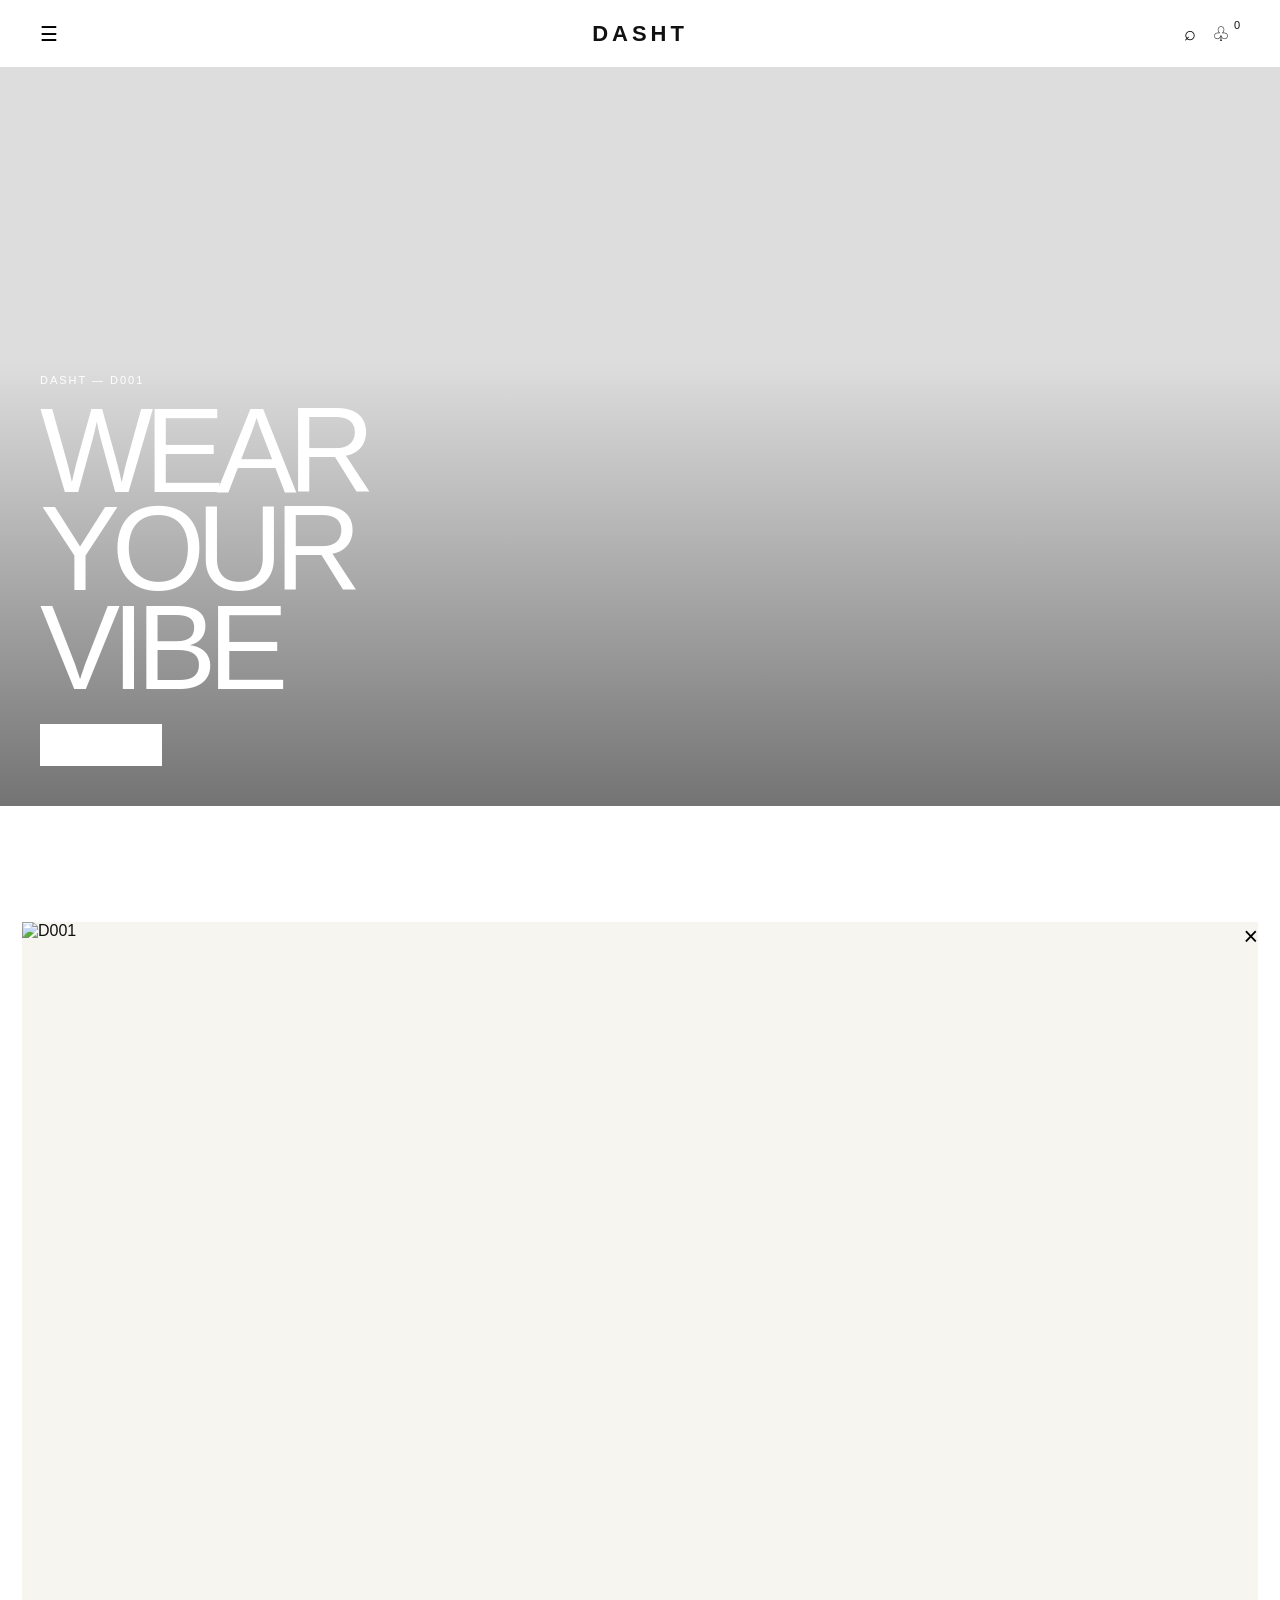
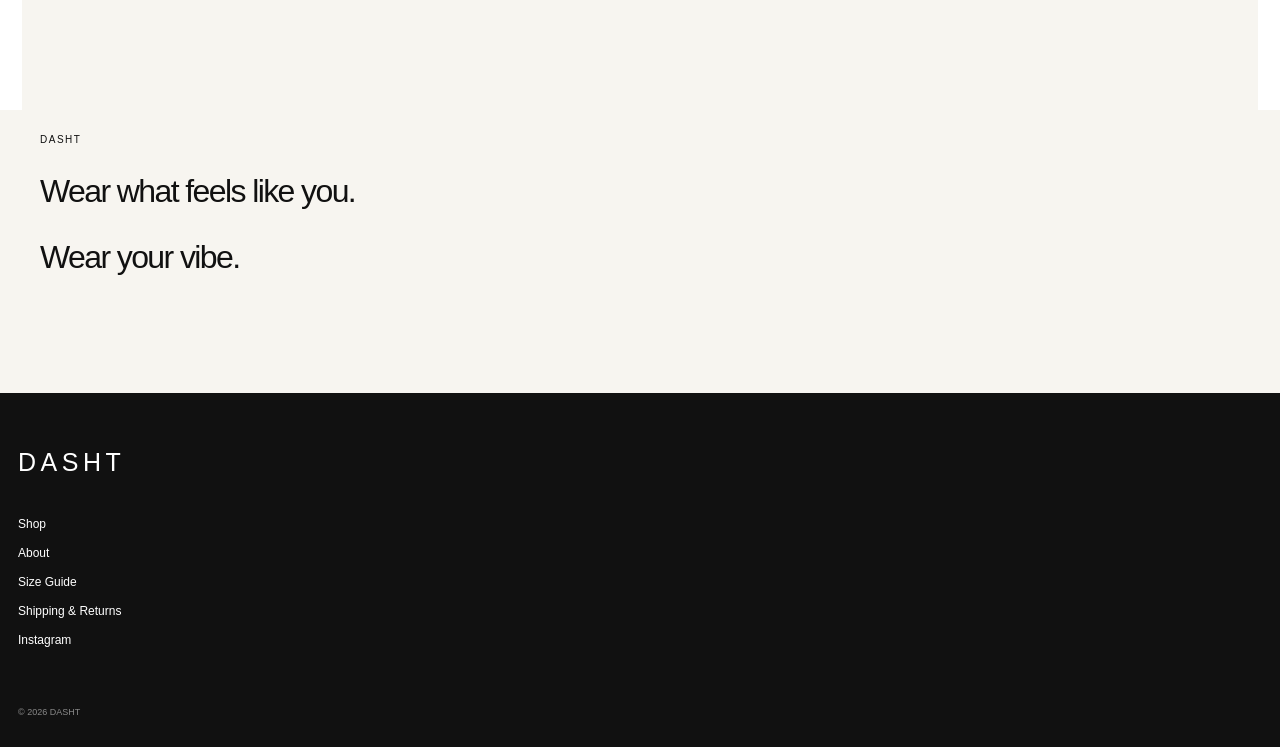
==== index.html @ ffdd3805 "Dasht website index" ====
<!DOCTYPE html>
<html lang="en">
<head>
<meta charset="UTF-8">
<meta name="viewport" content="width=device-width, initial-scale=1.0">
<title>DASHT — Wear Your Vibe</title>

<style>
*{
  box-sizing:border-box;
  margin:0;
  padding:0;
}

:root{
  --black:#111111;
  --white:#ffffff;
  --cream:#f7f5f0;
  --grey:#777;
  --line:#ddddda;
}

body{
  font-family:Arial,Helvetica,sans-serif;
  color:var(--black);
  background:var(--white);
}

button{
  font-family:inherit;
  cursor:pointer;
}

a{
  color:inherit;
  text-decoration:none;
}

/* HEADER */

.header{
  height:68px;
  border-bottom:1px solid var(--line);
  display:flex;
  align-items:center;
  justify-content:space-between;
  padding:0 18px;
  position:sticky;
  top:0;
  background:white;
  z-index:50;
}

.menu-btn,
.header-icon{
  border:0;
  background:none;
  font-size:20px;
}

.logo{
  position:absolute;
  left:50%;
  transform:translateX(-50%);
  font-size:22px;
  font-weight:bold;
  letter-spacing:.18em;
}

.header-right{
  display:flex;
  align-items:center;
  gap:16px;
}

.cart-count{
  font-size:11px;
  margin-left:-12px;
  margin-top:-17px;
}

/* MENU */

.menu{
  position:fixed;
  left:0;
  top:0;
  height:100vh;
  width:min(360px,88%);
  background:white;
  z-index:100;
  transform:translateX(-100%);
  transition:.35s ease;
  padding:25px;
}

.menu.open{
  transform:translateX(0);
}

.menu-top{
  display:flex;
  justify-content:space-between;
  align-items:center;
  margin-bottom:55px;
}

.menu-close{
  border:0;
  background:none;
  font-size:25px;
}

.menu a{
  display:block;
  font-size:25px;
  padding:14px 0;
  border-bottom:1px solid var(--line);
}

.menu-small{
  margin-top:45px;
}

.menu-small a{
  font-size:13px;
  border:0;
  padding:8px 0;
}

.menu-overlay{
  position:fixed;
  inset:0;
  background:rgba(0,0,0,.35);
  z-index:90;
  display:none;
}

.menu-overlay.open{
  display:block;
}

/* HERO */

.hero{
  min-height:78vh;
  background:#ddd;
  position:relative;
  display:flex;
  align-items:flex-end;
  padding:25px 18px;
  overflow:hidden;
}

.hero-photo{
  position:absolute;
  inset:0;
  background:
    linear-gradient(
      to top,
      rgba(0,0,0,.48),
      transparent 60%
    ),
    url("https://images.unsplash.com/photo-1521572163474-6864f9cf17ab?auto=format&fit=crop&w=1800&q=85")
    center/cover;
}

.hero-content{
  position:relative;
  color:white;
  z-index:2;
}

.hero-small{
  font-size:11px;
  letter-spacing:.18em;
  text-transform:uppercase;
  margin-bottom:15px;
}

.hero h1{
  font-size:clamp(55px,14vw,120px);
  line-height:.82;
  font-weight:500;
  letter-spacing:-.07em;
  text-transform:uppercase;
}

.hero-button{
  display:inline-block;
  background:white;
  padding:15px 24px;
  margin-top:28px;
  font-size:11px;
  letter-spacing:.14em;
  text-transform:uppercase;
}

/* COLLECTION */

.collection{
  padding:70px 18px;
}

.collection-head{
  display:flex;
  justify-content:space-between;
  align-items:end;
  margin-bottom:30px;
}

.collection-head h2{
  font-size:46px;
  font-weight:400;
  letter-spacing:-.06em;
}

.collection-head span{
  font-size:10px;
  letter-spacing:.15em;
  text-transform:uppercase;
}

/* PRODUCTS */

.products{
  display:grid;
  grid-template-columns:repeat(2,1fr);
  gap:12px;
}

.product-image{
  aspect-ratio:.78;
  background:var(--cream);
  position:relative;
  overflow:hidden;
}

.product-image img{
  width:100%;
  height:100%;
  object-fit:cover;
}

.product-info{
  padding:12px 2px 35px;
}

.product-name{
  font-size:13px;
  margin-bottom:5px;
}

.product-price{
  font-size:13px;
}

.product-colors{
  display:flex;
  gap:6px;
  margin-top:10px;
}

.color-dot{
  width:16px;
  height:16px;
  border-radius:50%;
  border:1px solid #bbb;
}

.black{
  background:#111;
}

.white{
  background:#fff;
}

.quick-add{
  width:100%;
  border:1px solid var(--black);
  background:white;
  padding:12px;
  margin-top:12px;
  font-size:10px;
  letter-spacing:.12em;
  text-transform:uppercase;
}

/* PRODUCT MODAL */

.modal-overlay{
  position:fixed;
  inset:0;
  background:rgba(0,0,0,.4);
  z-index:110;
  display:none;
}

.modal-overlay.open{
  display:block;
}

.product-modal{
  position:fixed;
  bottom:0;
  left:0;
  width:100%;
  max-height:90vh;
  background:white;
  z-index:120;
  transform:translateY(100%);
  transition:.35s ease;
  overflow:auto;
  padding:22px;
}

.product-modal.open{
  transform:translateY(0);
}

.modal-close{
  border:0;
  background:none;
  font-size:25px;
  float:right;
}

.modal-image{
  width:100%;
  aspect-ratio:1;
  background:var(--cream);
  margin-bottom:22px;
}

.modal-image img{
  width:100%;
  height:100%;
  object-fit:cover;
}

.modal-name{
  font-size:26px;
  font-weight:400;
  letter-spacing:-.04em;
}

.modal-price{
  margin-top:8px;
  font-size:15px;
}

.option-title{
  margin-top:25px;
  font-size:10px;
  text-transform:uppercase;
  letter-spacing:.14em;
}

.options{
  display:flex;
  gap:8px;
  margin-top:10px;
}

.option{
  background:white;
  border:1px solid #bbb;
  padding:12px 20px;
  font-size:11px;
}

.option.selected{
  border-color:black;
  background:black;
  color:white;
}

.add-cart{
  width:100%;
  margin-top:28px;
  background:black;
  color:white;
  border:0;
  padding:17px;
  font-size:11px;
  letter-spacing:.15em;
  text-transform:uppercase;
}

/* ABOUT */

.about{
  background:var(--cream);
  padding:80px 18px;
}

.about-label{
  font-size:10px;
  text-transform:uppercase;
  letter-spacing:.15em;
  margin-bottom:30px;
}

.about-text{
  font-size:32px;
  line-height:1.02;
  letter-spacing:-.05em;
}

/* CART */

.cart{
  position:fixed;
  right:0;
  top:0;
  height:100vh;
  width:min(430px,92%);
  background:white;
  z-index:150;
  transform:translateX(100%);
  transition:.35s ease;
  padding:25px;
  overflow:auto;
}

.cart.open{
  transform:translateX(0);
}

.cart-head{
  display:flex;
  justify-content:space-between;
  padding-bottom:22px;
  border-bottom:1px solid var(--line);
}

.cart-close{
  border:0;
  background:none;
  font-size:24px;
}

.cart-item{
  padding:20px 0;
  border-bottom:1px solid var(--line);
}

.cart-item-title{
  font-size:14px;
}

.cart-item-info{
  font-size:11px;
  color:var(--grey);
  margin-top:7px;
}

.cart-total{
  margin-top:30px;
}

.total-row{
  display:flex;
  justify-content:space-between;
  margin-bottom:10px;
  font-size:13px;
}

.total-row.final{
  font-size:18px;
  padding-top:15px;
  border-top:1px solid var(--line);
}

.checkout-button{
  width:100%;
  background:black;
  color:white;
  border:0;
  padding:17px;
  margin-top:25px;
  text-transform:uppercase;
  letter-spacing:.14em;
  font-size:11px;
}

/* FOOTER */

footer{
  background:#111;
  color:white;
  padding:55px 18px 30px;
}

.footer-logo{
  font-size:25px;
  letter-spacing:.18em;
  margin-bottom:40px;
}

.footer-links a{
  display:block;
  font-size:12px;
  margin-bottom:15px;
}

.copyright{
  margin-top:60px;
  font-size:9px;
  opacity:.5;
}

/* DESKTOP */

@media(min-width:800px){

  .header{
    padding:0 40px;
  }

  .products{
    grid-template-columns:repeat(4,1fr);
    gap:18px;
  }

  .collection{
    padding:100px 40px;
  }

  .hero{
    min-height:82vh;
    padding:40px;
  }

  .about{
    padding:120px 40px;
  }

}

</style>
</head>

<body>

<!-- HEADER -->

<header class="header">

  <button class="menu-btn" onclick="openMenu()">☰</button>

  <div class="logo">DASHT</div>

  <div class="header-right">

    <button class="header-icon">⌕</button>

    <button class="header-icon" onclick="openCart()">♧</button>

    <span class="cart-count" id="cartCount">0</span>

  </div>

</header>


<!-- MENU -->

<div class="menu-overlay" id="menuOverlay" onclick="closeMenu()"></div>

<div class="menu" id="menu">

  <div class="menu-top">

    <strong>DASHT</strong>

    <button class="menu-close" onclick="closeMenu()">×</button>

  </div>

  <a href="#collection" onclick="closeMenu()">Shop</a>
  <a href="#collection" onclick="closeMenu()">D001</a>
  <a href="#about" onclick="closeMenu()">About Dasht</a>

  <div class="menu-small">

    <a href="#">Size Guide</a>
    <a href="#">Shipping & Returns</a>
    <a href="#">Contact</a>
    <a href="#">Instagram</a>

  </div>

</div>


<!-- HERO -->

<section class="hero">

  <div class="hero-photo"></div>

  <div class="hero-content">

    <div class="hero-small">
      DASHT — D001
    </div>

    <h1>
      Wear<br>
      Your<br>
      Vibe
    </h1>

    <a class="hero-button" href="#collection">
      Shop D001
    </a>

  </div>

</section>


<!-- COLLECTION -->

<section class="collection" id="collection">

  <div class="collection-head">

    <h2>D001</h2>

    <span>4 Articles</span>

  </div>


  <div class="products">


    <!-- PRODUCT 1 -->

    <article class="product">

      <div class="product-image">

        <img
          src="https://images.unsplash.com/photo-1521572163474-6864f9cf17ab?auto=format&fit=crop&w=900&q=85"
          alt="D001"
        >

      </div>

      <div class="product-info">

        <div class="product-name">
          D001 — 01
        </div>

        <div class="product-price">
          Rs. 1,699
        </div>

        <div class="product-colors">

          <span class="color-dot black"></span>
          <span class="color-dot white"></span>

        </div>

        <button
          class="quick-add"
          onclick="openProduct('D001 — 01')"
        >
          Quick Add
        </button>

      </div>

    </article>


    <!-- PRODUCT 2 -->

    <article class="product">

      <div class="product-image">

        <img
          src="https://images.unsplash.com/photo-1583743814966-8936f37f4678?auto=format&fit=crop&w=900&q=85"
          alt="D001"
        >

      </div>

      <div class="product-info">

        <div class="product-name">
          D001 — 02
        </div>

        <div class="product-price">
          Rs. 1,699
        </div>

        <div class="product-colors">

          <span class="color-dot black"></span>
          <span class="color-dot white"></span>

        </div>

        <button
          class="quick-add"
          onclick="openProduct('D001 — 02')"
        >
          Quick Add
        </button>

      </div>

    </article>


    <!-- PRODUCT 3 -->

    <article class="product">

      <div class="product-image">

        <img
          src="https://images.unsplash.com/photo-1503341504253-dff4815485f1?auto=format&fit=crop&w=900&q=85"
          alt="D001"
        >

      </div>

      <div class="product-info">

        <div class="product-name">
          D001 — 03
        </div>

        <div class="product-price">
          Rs. 1,699
        </div>

        <div class="product-colors">

          <span class="color-dot black"></span>
          <span class="color-dot white"></span>

        </div>

        <button
          class="quick-add"
          onclick="openProduct('D001 — 03')"
        >
          Quick Add
        </button>

      </div>

    </article>


    <!-- PRODUCT 4 -->

    <article class="product">

      <div class="product-image">

        <img
          src="https://images.unsplash.com/photo-1618354691373-d851c5c3a990?auto=format&fit=crop&w=900&q=85"
          alt="D001"
        >

      </div>

      <div class="product-info">

        <div class="product-name">
          D001 — 04
        </div>

        <div class="product-price">
          Rs. 1,699
        </div>

        <div class="product-colors">

          <span class="color-dot black"></span>
          <span class="color-dot white"></span>

        </div>

        <button
          class="quick-add"
          onclick="openProduct('D001 — 04')"
        >
          Quick Add
        </button>

      </div>

    </article>

  </div>

</section>


<!-- ABOUT -->

<section class="about" id="about">

  <div class="about-label">
    DASHT
  </div>

  <div class="about-text">

    Wear what feels like you.
    <br><br>
    Wear your vibe.

  </div>

</section>


<!-- FOOTER -->

<footer>

  <div class="footer-logo">
    DASHT
  </div>

  <div class="footer-links">

    <a href="#collection">Shop</a>
    <a href="#about">About</a>
    <a href="#">Size Guide</a>
    <a href="#">Shipping & Returns</a>
    <a href="#">Instagram</a>

  </div>

  <div class="copyright">
    © 2026 DASHT
  </div>

</footer>


<!-- PRODUCT MODAL -->

<div class="modal-overlay" id="modalOverlay"></div>

<div class="product-modal" id="productModal">

  <button class="modal-close" onclick="closeProduct()">×</button>

  <div class="modal-image">

    <img
      id="modalImage"
      src="https://images.unsplash.com/photo-1521572163474-6864f9cf17ab?auto=format&fit=crop&w=900&q=85"
      alt="D001"
    >

  </div>

  <div class="modal-name" id="modalName">
    D001
  </div>

  <div class="modal-price">
    Rs. 1,699
  </div>


  <div class="option-title">
    Color
  </div>

  <div class="options">

    <button
      class="option selected"
      onclick="selectOption(this)"
    >
      Black
    </button>

    <button
      class="option"
      onclick="selectOption(this)"
    >
      White
    </button>

  </div>


  <div class="option-title">
    Size
  </div>

  <div class="options">

    <button
      class="option"
      onclick="selectOption(this)"
    >
      S
    </button>

    <button
      class="option selected"
      onclick="selectOption(this)"
    >
      M
    </button>

    <button
      class="option"
      onclick="selectOption(this)"
    >
      L
    </button>

  </div>


  <button
    class="add-cart"
    onclick="addToCart()"
  >
    Add to Bag
  </button>

</div>


<!-- CART -->

<div class="cart" id="cart">

  <div class="cart-head">

    <strong>Your Bag</strong>

    <button
      class="cart-close"
      onclick="closeCart()"
    >
      ×
    </button>

  </div>

  <div id="cartItems"></div>


  <div class="cart-total">

    <div class="total-row">

      <span>Subtotal</span>

      <span>
        Rs. <span id="subtotal">0</span>
      </span>

    </div>


    <div class="total-row">

      <span>Shipping</span>

      <span>Rs. 250</span>

    </div>


    <div class="total-row final">

      <strong>Total</strong>

      <strong>
        Rs. <span id="total">250</span>
      </strong>

    </div>


    <button class="checkout-button">
      Checkout
    </button>

  </div>

</div>


<script>

let cart = [];

let currentProduct = "";


function openMenu(){

  document
    .getElementById("menu")
    .classList.add("open");

  document
    .getElementById("menuOverlay")
    .classList.add("open");

}


function closeMenu(){

  document
    .getElementById("menu")
    .classList.remove("open");

  document
    .getElementById("menuOverlay")
    .classList.remove("open");

}


function openProduct(name){

  currentProduct = name;

  document
    .getElementById("modalName")
    .innerText = name;

  document
    .getElementById("productModal")
    .classList.add("open");

  document
    .getElementById("modalOverlay")
    .classList.add("open");

}


function closeProduct(){

  document
    .getElementById("productModal")
    .classList.remove("open");

  document
    .getElementById("modalOverlay")
    .classList.remove("open");

}


function selectOption(button){

  const parent = button.parentElement;

  parent
    .querySelectorAll(".option")
    .forEach(option => {

      option.classList.remove("selected");

    });

  button.classList.add("selected");

}


function addToCart(){

  const selected =
    document.querySelectorAll(
      "#productModal .option.selected"
    );

  const color = selected[0].innerText;

  const size = selected[1].innerText;

  cart.push({

    product:currentProduct,

    color:color,

    size:size,

    price:1699

  });

  updateCart();

  closeProduct();

  openCart();

}


function updateCart(){

  const container =
    document.getElementById("cartItems");

  const count =
    document.getElementById("cartCount");

  count.innerText = cart.length;


  if(cart.length === 0){

    container.innerHTML =
      "<p style='margin-top:25px;color:#777;font-size:13px'>Your bag is empty.</p>";

    document.getElementById("subtotal")
      .innerText = "0";

    document.getElementById("total")
      .innerText = "250";

    return;

  }


  let subtotal = 0;

  container.innerHTML = "";


  cart.forEach((item,index)=>{

    subtotal += item.price;


    const div =
      document.createElement("div");

    div.className = "cart-item";


    div.innerHTML = `

      <div class="cart-item-title">
        ${item.product}
      </div>

      <div class="cart-item-info">
        ${item.color} / ${item.size}
        <br>
        Rs. ${item.price.toLocaleString()}
      </div>

      <button
        onclick="removeItem(${index})"
        style="
          border:0;
          background:none;
          margin-top:10px;
          text-decoration:underline;
          font-size:10px;
        "
      >
        Remove
      </button>

    `;


    container.appendChild(div);

  });


  document.getElementById("subtotal")
    .innerText =
    subtotal.toLocaleString();


  document.getElementById("total")
    .innerText =
    (subtotal + 250).toLocaleString();

}


function removeItem(index){

  cart.splice(index,1);

  updateCart();

}


function openCart(){

  updateCart();

  document
    .getElementById("cart")
    .classList.add("open");

}


function closeCart(){

  document
    .getElementById("cart")
    .classList.remove("open");

}


document
  .getElementById("modalOverlay")
  .addEventListener(
    "click",
    closeProduct
  );

</script>

</body>
</html>
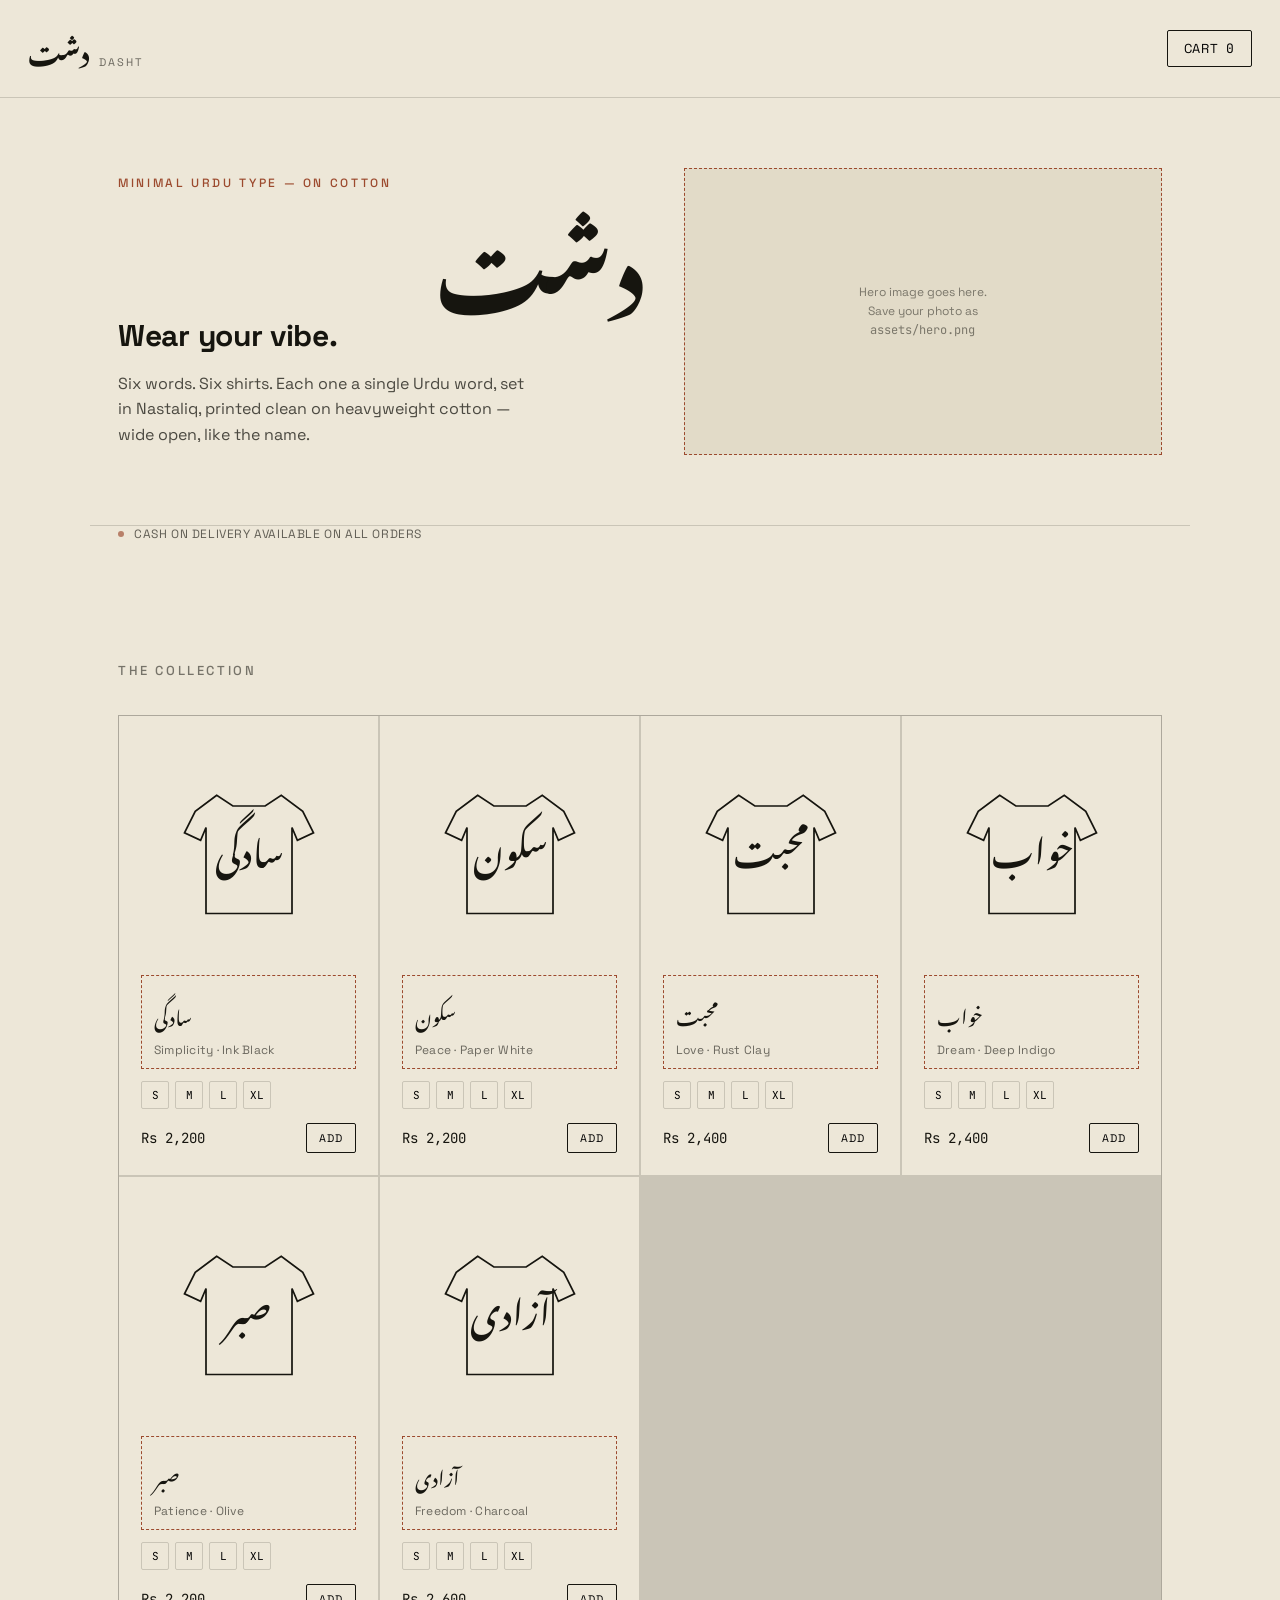
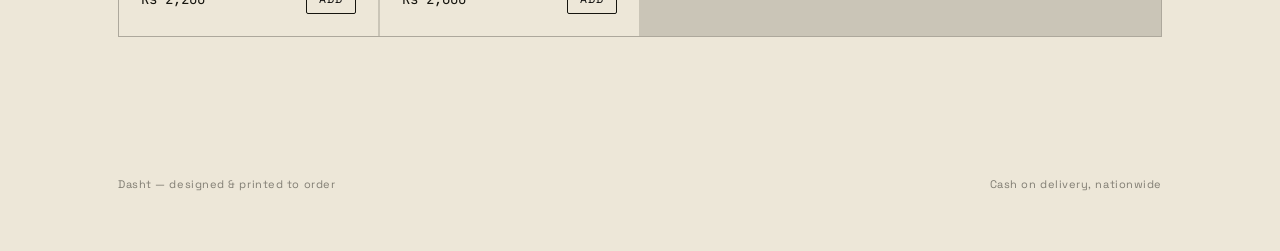
==== commit c37b41e6: "Add files via upload" ====
--- a/index.html
+++ b/index.html
@@ -3,1248 +3,497 @@
 <head>
 <meta charset="UTF-8">
 <meta name="viewport" content="width=device-width, initial-scale=1.0">
-<title>DASHT — Wear Your Vibe</title>
-
+<title>دشت — Dasht | Minimal Urdu Tees</title>
+<link rel="preconnect" href="https://fonts.googleapis.com">
+<link href="https://fonts.googleapis.com/css2?family=Noto+Nastaliq+Urdu:wght@400;700&family=Space+Grotesk:wght@400;500;700&family=JetBrains+Mono:wght@400;500&display=swap" rel="stylesheet">
 <style>
-*{
-  box-sizing:border-box;
-  margin:0;
-  padding:0;
-}
-
-:root{
-  --black:#111111;
-  --white:#ffffff;
-  --cream:#f7f5f0;
-  --grey:#777;
-  --line:#ddddda;
-}
-
-body{
-  font-family:Arial,Helvetica,sans-serif;
-  color:var(--black);
-  background:var(--white);
-}
-
-button{
-  font-family:inherit;
-  cursor:pointer;
-}
-
-a{
-  color:inherit;
-  text-decoration:none;
-}
-
-/* HEADER */
-
-.header{
-  height:68px;
-  border-bottom:1px solid var(--line);
-  display:flex;
-  align-items:center;
-  justify-content:space-between;
-  padding:0 18px;
-  position:sticky;
-  top:0;
-  background:white;
-  z-index:50;
-}
-
-.menu-btn,
-.header-icon{
-  border:0;
-  background:none;
-  font-size:20px;
-}
-
-.logo{
-  position:absolute;
-  left:50%;
-  transform:translateX(-50%);
-  font-size:22px;
-  font-weight:bold;
-  letter-spacing:.18em;
-}
-
-.header-right{
-  display:flex;
-  align-items:center;
-  gap:16px;
-}
-
-.cart-count{
-  font-size:11px;
-  margin-left:-12px;
-  margin-top:-17px;
-}
-
-/* MENU */
-
-.menu{
-  position:fixed;
-  left:0;
-  top:0;
-  height:100vh;
-  width:min(360px,88%);
-  background:white;
-  z-index:100;
-  transform:translateX(-100%);
-  transition:.35s ease;
-  padding:25px;
-}
-
-.menu.open{
-  transform:translateX(0);
-}
-
-.menu-top{
-  display:flex;
-  justify-content:space-between;
-  align-items:center;
-  margin-bottom:55px;
-}
-
-.menu-close{
-  border:0;
-  background:none;
-  font-size:25px;
-}
-
-.menu a{
-  display:block;
-  font-size:25px;
-  padding:14px 0;
-  border-bottom:1px solid var(--line);
-}
-
-.menu-small{
-  margin-top:45px;
-}
-
-.menu-small a{
-  font-size:13px;
-  border:0;
-  padding:8px 0;
-}
-
-.menu-overlay{
-  position:fixed;
-  inset:0;
-  background:rgba(0,0,0,.35);
-  z-index:90;
-  display:none;
-}
-
-.menu-overlay.open{
-  display:block;
-}
-
-/* HERO */
-
-.hero{
-  min-height:78vh;
-  background:#ddd;
-  position:relative;
-  display:flex;
-  align-items:flex-end;
-  padding:25px 18px;
-  overflow:hidden;
-}
-
-.hero-photo{
-  position:absolute;
-  inset:0;
-  background:
-    linear-gradient(
-      to top,
-      rgba(0,0,0,.48),
-      transparent 60%
-    ),
-    url("https://images.unsplash.com/photo-1521572163474-6864f9cf17ab?auto=format&fit=crop&w=1800&q=85")
-    center/cover;
-}
-
-.hero-content{
-  position:relative;
-  color:white;
-  z-index:2;
-}
-
-.hero-small{
-  font-size:11px;
-  letter-spacing:.18em;
-  text-transform:uppercase;
-  margin-bottom:15px;
-}
-
-.hero h1{
-  font-size:clamp(55px,14vw,120px);
-  line-height:.82;
-  font-weight:500;
-  letter-spacing:-.07em;
-  text-transform:uppercase;
-}
-
-.hero-button{
-  display:inline-block;
-  background:white;
-  padding:15px 24px;
-  margin-top:28px;
-  font-size:11px;
-  letter-spacing:.14em;
-  text-transform:uppercase;
-}
-
-/* COLLECTION */
-
-.collection{
-  padding:70px 18px;
-}
-
-.collection-head{
-  display:flex;
-  justify-content:space-between;
-  align-items:end;
-  margin-bottom:30px;
-}
-
-.collection-head h2{
-  font-size:46px;
-  font-weight:400;
-  letter-spacing:-.06em;
-}
-
-.collection-head span{
-  font-size:10px;
-  letter-spacing:.15em;
-  text-transform:uppercase;
-}
-
-/* PRODUCTS */
-
-.products{
-  display:grid;
-  grid-template-columns:repeat(2,1fr);
-  gap:12px;
-}
-
-.product-image{
-  aspect-ratio:.78;
-  background:var(--cream);
-  position:relative;
-  overflow:hidden;
-}
-
-.product-image img{
-  width:100%;
-  height:100%;
-  object-fit:cover;
-}
-
-.product-info{
-  padding:12px 2px 35px;
-}
-
-.product-name{
-  font-size:13px;
-  margin-bottom:5px;
-}
-
-.product-price{
-  font-size:13px;
-}
-
-.product-colors{
-  display:flex;
-  gap:6px;
-  margin-top:10px;
-}
-
-.color-dot{
-  width:16px;
-  height:16px;
-  border-radius:50%;
-  border:1px solid #bbb;
-}
-
-.black{
-  background:#111;
-}
-
-.white{
-  background:#fff;
-}
-
-.quick-add{
-  width:100%;
-  border:1px solid var(--black);
-  background:white;
-  padding:12px;
-  margin-top:12px;
-  font-size:10px;
-  letter-spacing:.12em;
-  text-transform:uppercase;
-}
-
-/* PRODUCT MODAL */
-
-.modal-overlay{
-  position:fixed;
-  inset:0;
-  background:rgba(0,0,0,.4);
-  z-index:110;
-  display:none;
-}
-
-.modal-overlay.open{
-  display:block;
-}
-
-.product-modal{
-  position:fixed;
-  bottom:0;
-  left:0;
-  width:100%;
-  max-height:90vh;
-  background:white;
-  z-index:120;
-  transform:translateY(100%);
-  transition:.35s ease;
-  overflow:auto;
-  padding:22px;
-}
-
-.product-modal.open{
-  transform:translateY(0);
-}
-
-.modal-close{
-  border:0;
-  background:none;
-  font-size:25px;
-  float:right;
-}
-
-.modal-image{
-  width:100%;
-  aspect-ratio:1;
-  background:var(--cream);
-  margin-bottom:22px;
-}
-
-.modal-image img{
-  width:100%;
-  height:100%;
-  object-fit:cover;
-}
-
-.modal-name{
-  font-size:26px;
-  font-weight:400;
-  letter-spacing:-.04em;
-}
-
-.modal-price{
-  margin-top:8px;
-  font-size:15px;
-}
-
-.option-title{
-  margin-top:25px;
-  font-size:10px;
-  text-transform:uppercase;
-  letter-spacing:.14em;
-}
-
-.options{
-  display:flex;
-  gap:8px;
-  margin-top:10px;
-}
-
-.option{
-  background:white;
-  border:1px solid #bbb;
-  padding:12px 20px;
-  font-size:11px;
-}
-
-.option.selected{
-  border-color:black;
-  background:black;
-  color:white;
-}
-
-.add-cart{
-  width:100%;
-  margin-top:28px;
-  background:black;
-  color:white;
-  border:0;
-  padding:17px;
-  font-size:11px;
-  letter-spacing:.15em;
-  text-transform:uppercase;
-}
-
-/* ABOUT */
-
-.about{
-  background:var(--cream);
-  padding:80px 18px;
-}
-
-.about-label{
-  font-size:10px;
-  text-transform:uppercase;
-  letter-spacing:.15em;
-  margin-bottom:30px;
-}
-
-.about-text{
-  font-size:32px;
-  line-height:1.02;
-  letter-spacing:-.05em;
-}
-
-/* CART */
-
-.cart{
-  position:fixed;
-  right:0;
-  top:0;
-  height:100vh;
-  width:min(430px,92%);
-  background:white;
-  z-index:150;
-  transform:translateX(100%);
-  transition:.35s ease;
-  padding:25px;
-  overflow:auto;
-}
-
-.cart.open{
-  transform:translateX(0);
-}
-
-.cart-head{
-  display:flex;
-  justify-content:space-between;
-  padding-bottom:22px;
-  border-bottom:1px solid var(--line);
-}
-
-.cart-close{
-  border:0;
-  background:none;
-  font-size:24px;
-}
-
-.cart-item{
-  padding:20px 0;
-  border-bottom:1px solid var(--line);
-}
-
-.cart-item-title{
-  font-size:14px;
-}
-
-.cart-item-info{
-  font-size:11px;
-  color:var(--grey);
-  margin-top:7px;
-}
-
-.cart-total{
-  margin-top:30px;
-}
-
-.total-row{
-  display:flex;
-  justify-content:space-between;
-  margin-bottom:10px;
-  font-size:13px;
-}
-
-.total-row.final{
-  font-size:18px;
-  padding-top:15px;
-  border-top:1px solid var(--line);
-}
-
-.checkout-button{
-  width:100%;
-  background:black;
-  color:white;
-  border:0;
-  padding:17px;
-  margin-top:25px;
-  text-transform:uppercase;
-  letter-spacing:.14em;
-  font-size:11px;
-}
-
-/* FOOTER */
-
-footer{
-  background:#111;
-  color:white;
-  padding:55px 18px 30px;
-}
-
-.footer-logo{
-  font-size:25px;
-  letter-spacing:.18em;
-  margin-bottom:40px;
-}
-
-.footer-links a{
-  display:block;
-  font-size:12px;
-  margin-bottom:15px;
-}
-
-.copyright{
-  margin-top:60px;
-  font-size:9px;
-  opacity:.5;
-}
-
-/* DESKTOP */
-
-@media(min-width:800px){
-
-  .header{
-    padding:0 40px;
-  }
-
-  .products{
-    grid-template-columns:repeat(4,1fr);
-    gap:18px;
-  }
-
-  .collection{
-    padding:100px 40px;
-  }
-
+  :root{
+    --ink:#16150F;
+    --paper:#EDE7D8;
+    --paper-dim:#E2DBC8;
+    --indigo:#2C3A63;
+    --rust:#9C4A2E;
+    --line: rgba(22,21,15,0.16);
+  }
+  *{box-sizing:border-box; margin:0; padding:0;}
+  body{
+    background:var(--paper);
+    color:var(--ink);
+    font-family:'Space Grotesk', sans-serif;
+    -webkit-font-smoothing:antialiased;
+  }
+  .urdu{ font-family:'Noto Nastaliq Urdu', serif; direction:rtl; }
+  .mono{ font-family:'JetBrains Mono', monospace; }
+  a{ color:inherit; text-decoration:none; }
+  button{ font-family:inherit; cursor:pointer; border:none; background:none; }
+  input, textarea{ font-family:inherit; }
+
+  /* ---------- NAV ---------- */
+  header{
+    position:sticky; top:0; z-index:40;
+    background:var(--paper);
+    border-bottom:1px solid var(--line);
+    display:flex; align-items:center; justify-content:space-between;
+    padding:16px 28px;
+  }
+  .brand{ display:flex; align-items:center; gap:12px; }
+  .brand img{ height:50px; width:auto; display:block; }
+  .brand-fallback{ display:flex; align-items:baseline; gap:10px; }
+  .brand-fallback .urdu{ font-size:26px; font-weight:700; }
+  .brand-fallback .latin{ font-size:11px; letter-spacing:.18em; text-transform:uppercase; opacity:.6; }
+  .cart-btn{
+    display:flex; align-items:center; gap:8px;
+    font-size:13px; letter-spacing:.05em; text-transform:uppercase;
+    border:1px solid var(--ink); padding:9px 16px; border-radius:2px;
+    transition:background .15s, color .15s;
+  }
+  .cart-btn:hover{ background:var(--ink); color:var(--paper); }
+  .cart-count{ font-family:'JetBrains Mono', monospace; }
+
+  /* ---------- HERO ---------- */
   .hero{
-    min-height:82vh;
-    padding:40px;
-  }
-
-  .about{
-    padding:120px 40px;
-  }
-
-}
-
+    position:relative;
+    max-width:1100px; margin:0 auto;
+    border-bottom:1px solid var(--line);
+    display:grid; grid-template-columns:1.1fr 1fr; align-items:center;
+    gap:40px;
+    padding:70px 28px;
+  }
+  .hero-copy .eyebrow{
+    font-size:12px; letter-spacing:.22em; text-transform:uppercase;
+    color:var(--rust); margin-bottom:18px; font-weight:500;
+  }
+  .hero-copy .urdu{
+    font-size:clamp(48px, 7vw, 88px);
+    line-height:1.05; font-weight:700; margin-bottom:14px;
+  }
+  .hero-copy .tagline{
+    font-family:'Space Grotesk', sans-serif;
+    font-size:clamp(22px, 3vw, 30px);
+    font-weight:700; letter-spacing:-0.01em;
+    margin-bottom:16px;
+  }
+  .hero-copy .sub{
+    max-width:420px; font-size:16px; line-height:1.6; opacity:.75;
+  }
+  .hero-image{
+    width:100%; aspect-ratio:5/3;
+    border:1px dashed var(--rust);
+    display:flex; align-items:center; justify-content:center;
+    overflow:hidden; background:var(--paper-dim);
+  }
+  .hero-image img{ width:100%; height:100%; object-fit:cover; display:block; }
+  .hero-image .placeholder-text{
+    font-size:12px; opacity:.5; text-align:center; padding:20px; line-height:1.6;
+  }
+  @media (max-width:760px){
+    .hero{ grid-template-columns:1fr; padding:50px 20px; }
+    .hero-image{ order:-1; aspect-ratio:16/10; }
+  }
+
+  /* ---------- PRODUCT GRID ---------- */
+  .shop{ max-width:1100px; margin:0 auto; padding:70px 28px 100px; }
+  .shop h2{
+    font-size:13px; letter-spacing:.2em; text-transform:uppercase;
+    opacity:.55; margin-bottom:36px; font-weight:500;
+  }
+  .grid{
+    display:grid; grid-template-columns:repeat(auto-fill, minmax(230px, 1fr));
+    gap:2px; background:var(--line);
+    border:1px solid var(--line);
+  }
+  .card{ background:var(--paper); padding:26px 22px 22px; display:flex; flex-direction:column; position:relative; }
+  .tee-art{ width:100%; aspect-ratio:1/1; display:flex; align-items:center; justify-content:center; margin-bottom:18px; }
+  .tee-svg path.body{ fill:none; stroke:var(--ink); stroke-width:1.6; }
+  .tee-word{ font-family:'Noto Nastaliq Urdu', serif; font-size:34px; fill:var(--ink); }
+  .card-tag{ border:1px dashed var(--rust); padding:12px 12px 10px; display:flex; flex-direction:column; gap:4px; }
+  .card-word{ font-family:'Noto Nastaliq Urdu', serif; font-size:20px; }
+  .card-meaning{ font-size:12px; opacity:.6; letter-spacing:.02em; }
+  .card-bottom{ display:flex; align-items:center; justify-content:space-between; margin-top:14px; }
+  .card-price{ font-family:'JetBrains Mono', monospace; font-size:14px; }
+  .add-btn{ font-size:11px; letter-spacing:.08em; text-transform:uppercase; border:1px solid var(--ink); padding:7px 12px; border-radius:2px; transition:background .15s, color .15s; }
+  .add-btn:hover{ background:var(--ink); color:var(--paper); }
+  .add-btn.added{ background:var(--indigo); border-color:var(--indigo); color:var(--paper); }
+  .size-row{ display:flex; gap:6px; margin-top:12px; }
+  .size-btn{ font-family:'JetBrains Mono', monospace; font-size:11px; width:28px; height:28px; border:1px solid var(--line); display:flex; align-items:center; justify-content:center; border-radius:2px; }
+  .size-btn.selected{ border-color:var(--ink); background:var(--ink); color:var(--paper); }
+
+  .cod-strip{
+    max-width:1100px; margin:0 auto; padding:0 28px 50px;
+    display:flex; align-items:center; gap:10px;
+    font-size:12px; letter-spacing:.05em; text-transform:uppercase; opacity:.65;
+  }
+  .cod-dot{ width:6px; height:6px; border-radius:50%; background:var(--rust); }
+
+  /* ---------- CART DRAWER ---------- */
+  .overlay{ position:fixed; inset:0; background:rgba(22,21,15,0.4); opacity:0; pointer-events:none; transition:opacity .25s; z-index:50; }
+  .overlay.open{ opacity:1; pointer-events:all; }
+  .drawer{
+    position:fixed; top:0; right:0; height:100%; width:min(420px, 92vw);
+    background:var(--paper); z-index:60;
+    transform:translateX(100%); transition:transform .3s ease;
+    display:flex; flex-direction:column; border-left:1px solid var(--line);
+  }
+  .drawer.open{ transform:translateX(0); }
+  .drawer-head{ padding:22px 24px; border-bottom:1px solid var(--line); display:flex; align-items:center; justify-content:space-between; }
+  .drawer-head h3{ font-size:13px; letter-spacing:.18em; text-transform:uppercase; }
+  .close-btn{ font-size:20px; line-height:1; }
+  .drawer-body{ flex:1; overflow-y:auto; padding:8px 24px; }
+
+  .drawer-item{ display:flex; justify-content:space-between; align-items:flex-start; padding:16px 0; border-bottom:1px solid var(--line); gap:10px; }
+  .di-word{ font-family:'Noto Nastaliq Urdu', serif; font-size:20px; }
+  .di-meta{ font-size:11px; opacity:.55; margin-top:3px; }
+  .di-qty{ display:flex; align-items:center; gap:8px; margin-top:8px; }
+  .qty-btn{ width:20px; height:20px; border:1px solid var(--line); font-size:12px; border-radius:2px; }
+  .di-remove{ font-size:11px; opacity:.5; text-decoration:underline; margin-top:8px; display:inline-block; }
+  .di-price{ font-family:'JetBrains Mono', monospace; font-size:13px; white-space:nowrap; }
+  .empty-cart{ padding:40px 0; text-align:center; opacity:.5; font-size:13px; }
+
+  .drawer-foot{ padding:20px 24px; border-top:1px solid var(--line); }
+  .total-row{ display:flex; justify-content:space-between; margin-bottom:16px; font-size:14px; }
+  .total-row .mono{ font-size:16px; }
+  .primary-btn{
+    display:block; width:100%; text-align:center;
+    background:var(--indigo); color:var(--paper);
+    padding:14px; font-size:13px; letter-spacing:.1em; text-transform:uppercase;
+    border-radius:2px; transition:opacity .15s;
+  }
+  .primary-btn:hover{ opacity:.85; }
+  .primary-btn.disabled{ opacity:.35; pointer-events:none; }
+  .foot-note{ font-size:10.5px; opacity:.5; margin-top:10px; line-height:1.5; }
+
+  /* ---------- CHECKOUT FORM (inside drawer, step 2) ---------- */
+  .field{ margin-bottom:14px; }
+  .field label{ display:block; font-size:11px; letter-spacing:.08em; text-transform:uppercase; opacity:.6; margin-bottom:6px; }
+  .field input, .field textarea{
+    width:100%; border:1px solid var(--line); background:var(--paper);
+    padding:10px 12px; font-size:14px; border-radius:2px; color:var(--ink);
+  }
+  .field input:focus, .field textarea:focus{ outline:2px solid var(--indigo); outline-offset:1px; }
+  .field textarea{ resize:vertical; min-height:60px; }
+  .back-link{ font-size:11px; letter-spacing:.05em; text-transform:uppercase; opacity:.6; margin-bottom:16px; display:inline-block; }
+  .back-link:hover{ opacity:1; }
+  .order-summary-mini{ font-size:11px; opacity:.6; margin-bottom:18px; line-height:1.7; border-bottom:1px solid var(--line); padding-bottom:14px; }
+  .error-text{ font-size:11px; color:var(--rust); margin-top:-8px; margin-bottom:12px; display:none; }
+
+  /* ---------- SUCCESS STATE ---------- */
+  .success-state{ padding:60px 10px; text-align:center; }
+  .success-state .urdu{ font-size:40px; margin-bottom:16px; }
+  .success-state h4{ font-size:16px; margin-bottom:10px; }
+  .success-state p{ font-size:13px; opacity:.65; line-height:1.6; margin-bottom:24px; }
+
+  footer{
+    max-width:1100px; margin:0 auto; padding:40px 28px 60px;
+    display:flex; justify-content:space-between; flex-wrap:wrap; gap:16px;
+    font-size:11px; opacity:.5; letter-spacing:.05em;
+  }
+
+  @media (max-width:560px){
+    header{ padding:14px 18px; }
+    .shop{ padding:50px 18px 70px; }
+    .cod-strip{ padding:0 18px 40px; }
+  }
 </style>
 </head>
-
 <body>
 
-<!-- HEADER -->
-
-<header class="header">
-
-  <button class="menu-btn" onclick="openMenu()">☰</button>
-
-  <div class="logo">DASHT</div>
-
-  <div class="header-right">
-
-    <button class="header-icon">⌕</button>
-
-    <button class="header-icon" onclick="openCart()">♧</button>
-
-    <span class="cart-count" id="cartCount">0</span>
-
-  </div>
-
+<header>
+  <div class="brand">
+    <img src="assets/logo.png" alt="Dasht" onerror="this.style.display='none'; document.getElementById('brandFallback').style.display='flex';">
+    <div class="brand-fallback" id="brandFallback" style="display:none;">
+      <span class="urdu">دشت</span>
+      <span class="latin">Dasht</span>
+    </div>
+  </div>
+  <button class="cart-btn" onclick="openCart()">
+    Cart <span class="cart-count mono" id="cartCount">0</span>
+  </button>
 </header>
 
-
-<!-- MENU -->
-
-<div class="menu-overlay" id="menuOverlay" onclick="closeMenu()"></div>
-
-<div class="menu" id="menu">
-
-  <div class="menu-top">
-
-    <strong>DASHT</strong>
-
-    <button class="menu-close" onclick="closeMenu()">×</button>
-
-  </div>
-
-  <a href="#collection" onclick="closeMenu()">Shop</a>
-  <a href="#collection" onclick="closeMenu()">D001</a>
-  <a href="#about" onclick="closeMenu()">About Dasht</a>
-
-  <div class="menu-small">
-
-    <a href="#">Size Guide</a>
-    <a href="#">Shipping & Returns</a>
-    <a href="#">Contact</a>
-    <a href="#">Instagram</a>
-
+<section class="hero">
+  <div class="hero-copy">
+    <div class="eyebrow">Minimal Urdu Type — On Cotton</div>
+    <div class="urdu">دشت</div>
+    <h1 class="tagline">Wear your vibe.</h1>
+    <p class="sub">Six words. Six shirts. Each one a single Urdu word, set in Nastaliq, printed clean on heavyweight cotton — wide open, like the name.</p>
+  </div>
+  <div class="hero-image">
+    <img src="assets/hero.png" alt="Dasht hero" onerror="this.style.display='none'; this.nextElementSibling.style.display='flex';">
+    <div class="placeholder-text" style="display:flex; flex-direction:column; align-items:center; justify-content:center; height:100%;">
+      Hero image goes here.<br>Save your photo as <span class="mono">assets/hero.png</span>
+    </div>
+  </div>
+</section>
+
+<div class="cod-strip"><span class="cod-dot"></span> Cash on delivery available on all orders</div>
+
+<section class="shop" id="shop">
+  <h2>The Collection</h2>
+  <div class="grid" id="grid"></div>
+</section>
+
+<footer>
+  <span>Dasht — designed &amp; printed to order</span>
+  <span>Cash on delivery, nationwide</span>
+</footer>
+
+<div class="overlay" id="overlay" onclick="closeCart()"></div>
+<div class="drawer" id="drawer">
+
+  <!-- STEP 1: CART -->
+  <div id="cartView">
+    <div class="drawer-head">
+      <h3>Your Cart</h3>
+      <button class="close-btn" onclick="closeCart()">&times;</button>
+    </div>
+    <div class="drawer-body" id="drawerItems"></div>
+    <div class="drawer-foot">
+      <div class="total-row"><span>Total</span><span class="mono" id="cartTotal">Rs 0</span></div>
+      <button class="primary-btn" id="toCheckoutBtn" onclick="goToCheckout()">Checkout — Cash on Delivery</button>
+      <p class="foot-note">No card needed. Pay in cash when your order arrives.</p>
+    </div>
+  </div>
+
+  <!-- STEP 2: CHECKOUT FORM -->
+  <div id="checkoutView" style="display:none;">
+    <div class="drawer-head">
+      <h3>Delivery Details</h3>
+      <button class="close-btn" onclick="closeCart()">&times;</button>
+    </div>
+    <div class="drawer-body">
+      <a class="back-link" onclick="backToCart()">&larr; Back to cart</a>
+      <div class="order-summary-mini" id="orderSummaryMini"></div>
+      <form id="checkoutForm">
+        <div class="field">
+          <label for="fName">Full name</label>
+          <input type="text" id="fName" required>
+        </div>
+        <div class="field">
+          <label for="fPhone">Phone number</label>
+          <input type="tel" id="fPhone" required placeholder="03XX-XXXXXXX">
+        </div>
+        <div class="field">
+          <label for="fAddress">Delivery address</label>
+          <textarea id="fAddress" required></textarea>
+        </div>
+        <div class="field">
+          <label for="fCity">City</label>
+          <input type="text" id="fCity" required>
+        </div>
+        <div class="field">
+          <label for="fNotes">Notes (optional)</label>
+          <textarea id="fNotes" placeholder="Landmark, delivery time preference, etc."></textarea>
+        </div>
+      </form>
+    </div>
+    <div class="drawer-foot">
+      <div class="total-row"><span>Total (Cash on Delivery)</span><span class="mono" id="checkoutTotal">Rs 0</span></div>
+      <button class="primary-btn" id="placeOrderBtn" onclick="placeOrder()">Place Order</button>
+      <p class="foot-note">By placing this order you agree to pay cash on delivery. We'll call to confirm before dispatch.</p>
+    </div>
+  </div>
+
+  <!-- STEP 3: SUCCESS -->
+  <div id="successView" style="display:none;">
+    <div class="drawer-head">
+      <h3>Order Placed</h3>
+      <button class="close-btn" onclick="closeCart()">&times;</button>
+    </div>
+    <div class="drawer-body">
+      <div class="success-state">
+        <div class="urdu">شکریہ</div>
+        <h4>Thank you — your order is in.</h4>
+        <p>We've received your details and will call to confirm before we dispatch. Pay in cash when it arrives.</p>
+        <button class="primary-btn" style="display:inline-block; width:auto; padding:12px 24px;" onclick="closeCart()">Continue shopping</button>
+      </div>
+    </div>
   </div>
 
 </div>
 
-
-<!-- HERO -->
-
-<section class="hero">
-
-  <div class="hero-photo"></div>
-
-  <div class="hero-content">
-
-    <div class="hero-small">
-      DASHT — D001
-    </div>
-
-    <h1>
-      Wear<br>
-      Your<br>
-      Vibe
-    </h1>
-
-    <a class="hero-button" href="#collection">
-      Shop D001
-    </a>
-
-  </div>
-
-</section>
-
-
-<!-- COLLECTION -->
-
-<section class="collection" id="collection">
-
-  <div class="collection-head">
-
-    <h2>D001</h2>
-
-    <span>4 Articles</span>
-
-  </div>
-
-
-  <div class="products">
-
-
-    <!-- PRODUCT 1 -->
-
-    <article class="product">
-
-      <div class="product-image">
-
-        <img
-          src="https://images.unsplash.com/photo-1521572163474-6864f9cf17ab?auto=format&fit=crop&w=900&q=85"
-          alt="D001"
-        >
-
+<script>
+/* ====== EDIT THIS: paste your Google Apps Script Web App URL here ====== */
+const GOOGLE_SCRIPT_URL = "PASTE_YOUR_APPS_SCRIPT_WEB_APP_URL_HERE";
+
+const PRODUCTS = [
+  { id:'sadagi',  word:'سادگی', meaning:'Simplicity', price:2200, color:'Ink Black' },
+  { id:'sukoon',  word:'سکون',  meaning:'Peace',       price:2200, color:'Paper White' },
+  { id:'mohabbat',word:'محبت',  meaning:'Love',        price:2400, color:'Rust Clay' },
+  { id:'khwab',   word:'خواب',  meaning:'Dream',       price:2400, color:'Deep Indigo' },
+  { id:'sabr',    word:'صبر',   meaning:'Patience',    price:2200, color:'Olive' },
+  { id:'azadi',   word:'آزادی', meaning:'Freedom',     price:2600, color:'Charcoal' },
+];
+const SIZES = ['S','M','L','XL'];
+
+let cart = JSON.parse(localStorage.getItem('dasht_cart') || '[]');
+let selectedSize = {};
+
+function teeSVG(p){
+  return `<svg class="tee-svg" viewBox="0 0 160 160" width="80%" height="80%">
+    <path class="body" d="M50 30 L30 45 L20 65 L35 72 L40 60 L40 140 L120 140 L120 60 L125 72 L140 65 L130 45 L110 30 L95 40 L65 40 Z" />
+    <text x="80" y="98" text-anchor="middle" class="tee-word">${p.word}</text>
+  </svg>`;
+}
+
+function renderGrid(){
+  const grid = document.getElementById('grid');
+  grid.innerHTML = PRODUCTS.map(p => {
+    selectedSize[p.id] = selectedSize[p.id] || null;
+    return `
+    <div class="card">
+      <div class="tee-art">${teeSVG(p)}</div>
+      <div class="card-tag">
+        <span class="card-word">${p.word}</span>
+        <span class="card-meaning">${p.meaning} · ${p.color}</span>
       </div>
-
-      <div class="product-info">
-
-        <div class="product-name">
-          D001 — 01
-        </div>
-
-        <div class="product-price">
-          Rs. 1,699
-        </div>
-
-        <div class="product-colors">
-
-          <span class="color-dot black"></span>
-          <span class="color-dot white"></span>
-
-        </div>
-
-        <button
-          class="quick-add"
-          onclick="openProduct('D001 — 01')"
-        >
-          Quick Add
-        </button>
-
+      <div class="size-row" id="sizes-${p.id}">
+        ${SIZES.map(s => `<button class="size-btn" onclick="pickSize('${p.id}','${s}')" id="size-${p.id}-${s}">${s}</button>`).join('')}
       </div>
-
-    </article>
-
-
-    <!-- PRODUCT 2 -->
-
-    <article class="product">
-
-      <div class="product-image">
-
-        <img
-          src="https://images.unsplash.com/photo-1583743814966-8936f37f4678?auto=format&fit=crop&w=900&q=85"
-          alt="D001"
-        >
-
+      <div class="card-bottom">
+        <span class="card-price mono">Rs ${p.price.toLocaleString()}</span>
+        <button class="add-btn" id="add-${p.id}" onclick="addToCart('${p.id}')">Add</button>
       </div>
-
-      <div class="product-info">
-
-        <div class="product-name">
-          D001 — 02
-        </div>
-
-        <div class="product-price">
-          Rs. 1,699
-        </div>
-
-        <div class="product-colors">
-
-          <span class="color-dot black"></span>
-          <span class="color-dot white"></span>
-
-        </div>
-
-        <button
-          class="quick-add"
-          onclick="openProduct('D001 — 02')"
-        >
-          Quick Add
-        </button>
-
+    </div>`;
+  }).join('');
+}
+
+function pickSize(pid, size){
+  selectedSize[pid] = size;
+  SIZES.forEach(s => document.getElementById(`size-${pid}-${s}`).classList.toggle('selected', s === size));
+}
+
+function addToCart(pid){
+  const size = selectedSize[pid];
+  if(!size){
+    const row = document.getElementById(`sizes-${pid}`);
+    row.style.outline = '1px solid #9C4A2E';
+    setTimeout(()=> row.style.outline = 'none', 900);
+    return;
+  }
+  const product = PRODUCTS.find(p => p.id === pid);
+  const existing = cart.find(i => i.id === pid && i.size === size);
+  if(existing){ existing.qty += 1; }
+  else{ cart.push({ id:pid, word:product.word, meaning:product.meaning, price:product.price, size, qty:1 }); }
+  saveCart();
+  const btn = document.getElementById(`add-${pid}`);
+  btn.textContent = 'Added ✓'; btn.classList.add('added');
+  setTimeout(()=>{ btn.textContent = 'Add'; btn.classList.remove('added'); }, 1200);
+}
+
+function changeQty(idx, delta){
+  cart[idx].qty += delta;
+  if(cart[idx].qty <= 0) cart.splice(idx, 1);
+  saveCart();
+}
+function removeItem(idx){ cart.splice(idx, 1); saveCart(); }
+
+function saveCart(){
+  localStorage.setItem('dasht_cart', JSON.stringify(cart));
+  renderCart();
+}
+
+function cartTotal(){ return cart.reduce((a,i) => a + i.qty * i.price, 0); }
+
+function renderCart(){
+  const itemsEl = document.getElementById('drawerItems');
+  const countEl = document.getElementById('cartCount');
+  const totalEl = document.getElementById('cartTotal');
+  const toCheckoutBtn = document.getElementById('toCheckoutBtn');
+
+  countEl.textContent = cart.reduce((a,i) => a + i.qty, 0);
+  totalEl.textContent = `Rs ${cartTotal().toLocaleString()}`;
+
+  if(cart.length === 0){
+    itemsEl.innerHTML = `<div class="empty-cart">Your cart is empty.<br>Add a word that means something to you.</div>`;
+    toCheckoutBtn.classList.add('disabled');
+  } else {
+    toCheckoutBtn.classList.remove('disabled');
+    itemsEl.innerHTML = cart.map((item, idx) => `
+      <div class="drawer-item">
+        <div>
+          <div class="di-word">${item.word}</div>
+          <div class="di-meta">${item.meaning} · Size ${item.size}</div>
+          <div class="di-qty">
+            <button class="qty-btn" onclick="changeQty(${idx},-1)">−</button>
+            <span class="mono">${item.qty}</span>
+            <button class="qty-btn" onclick="changeQty(${idx},1)">+</button>
+          </div>
+          <span class="di-remove" onclick="removeItem(${idx})">Remove</span>
+        </div>
+        <span class="di-price mono">Rs ${(item.price * item.qty).toLocaleString()}</span>
       </div>
-
-    </article>
-
-
-    <!-- PRODUCT 3 -->
-
-    <article class="product">
-
-      <div class="product-image">
-
-        <img
-          src="https://images.unsplash.com/photo-1503341504253-dff4815485f1?auto=format&fit=crop&w=900&q=85"
-          alt="D001"
-        >
-
-      </div>
-
-      <div class="product-info">
-
-        <div class="product-name">
-          D001 — 03
-        </div>
-
-        <div class="product-price">
-          Rs. 1,699
-        </div>
-
-        <div class="product-colors">
-
-          <span class="color-dot black"></span>
-          <span class="color-dot white"></span>
-
-        </div>
-
-        <button
-          class="quick-add"
-          onclick="openProduct('D001 — 03')"
-        >
-          Quick Add
-        </button>
-
-      </div>
-
-    </article>
-
-
-    <!-- PRODUCT 4 -->
-
-    <article class="product">
-
-      <div class="product-image">
-
-        <img
-          src="https://images.unsplash.com/photo-1618354691373-d851c5c3a990?auto=format&fit=crop&w=900&q=85"
-          alt="D001"
-        >
-
-      </div>
-
-      <div class="product-info">
-
-        <div class="product-name">
-          D001 — 04
-        </div>
-
-        <div class="product-price">
-          Rs. 1,699
-        </div>
-
-        <div class="product-colors">
-
-          <span class="color-dot black"></span>
-          <span class="color-dot white"></span>
-
-        </div>
-
-        <button
-          class="quick-add"
-          onclick="openProduct('D001 — 04')"
-        >
-          Quick Add
-        </button>
-
-      </div>
-
-    </article>
-
-  </div>
-
-</section>
-
-
-<!-- ABOUT -->
-
-<section class="about" id="about">
-
-  <div class="about-label">
-    DASHT
-  </div>
-
-  <div class="about-text">
-
-    Wear what feels like you.
-    <br><br>
-    Wear your vibe.
-
-  </div>
-
-</section>
-
-
-<!-- FOOTER -->
-
-<footer>
-
-  <div class="footer-logo">
-    DASHT
-  </div>
-
-  <div class="footer-links">
-
-    <a href="#collection">Shop</a>
-    <a href="#about">About</a>
-    <a href="#">Size Guide</a>
-    <a href="#">Shipping & Returns</a>
-    <a href="#">Instagram</a>
-
-  </div>
-
-  <div class="copyright">
-    © 2026 DASHT
-  </div>
-
-</footer>
-
-
-<!-- PRODUCT MODAL -->
-
-<div class="modal-overlay" id="modalOverlay"></div>
-
-<div class="product-modal" id="productModal">
-
-  <button class="modal-close" onclick="closeProduct()">×</button>
-
-  <div class="modal-image">
-
-    <img
-      id="modalImage"
-      src="https://images.unsplash.com/photo-1521572163474-6864f9cf17ab?auto=format&fit=crop&w=900&q=85"
-      alt="D001"
-    >
-
-  </div>
-
-  <div class="modal-name" id="modalName">
-    D001
-  </div>
-
-  <div class="modal-price">
-    Rs. 1,699
-  </div>
-
-
-  <div class="option-title">
-    Color
-  </div>
-
-  <div class="options">
-
-    <button
-      class="option selected"
-      onclick="selectOption(this)"
-    >
-      Black
-    </button>
-
-    <button
-      class="option"
-      onclick="selectOption(this)"
-    >
-      White
-    </button>
-
-  </div>
-
-
-  <div class="option-title">
-    Size
-  </div>
-
-  <div class="options">
-
-    <button
-      class="option"
-      onclick="selectOption(this)"
-    >
-      S
-    </button>
-
-    <button
-      class="option selected"
-      onclick="selectOption(this)"
-    >
-      M
-    </button>
-
-    <button
-      class="option"
-      onclick="selectOption(this)"
-    >
-      L
-    </button>
-
-  </div>
-
-
-  <button
-    class="add-cart"
-    onclick="addToCart()"
-  >
-    Add to Bag
-  </button>
-
-</div>
-
-
-<!-- CART -->
-
-<div class="cart" id="cart">
-
-  <div class="cart-head">
-
-    <strong>Your Bag</strong>
-
-    <button
-      class="cart-close"
-      onclick="closeCart()"
-    >
-      ×
-    </button>
-
-  </div>
-
-  <div id="cartItems"></div>
-
-
-  <div class="cart-total">
-
-    <div class="total-row">
-
-      <span>Subtotal</span>
-
-      <span>
-        Rs. <span id="subtotal">0</span>
-      </span>
-
-    </div>
-
-
-    <div class="total-row">
-
-      <span>Shipping</span>
-
-      <span>Rs. 250</span>
-
-    </div>
-
-
-    <div class="total-row final">
-
-      <strong>Total</strong>
-
-      <strong>
-        Rs. <span id="total">250</span>
-      </strong>
-
-    </div>
-
-
-    <button class="checkout-button">
-      Checkout
-    </button>
-
-  </div>
-
-</div>
-
-
-<script>
-
-let cart = [];
-
-let currentProduct = "";
-
-
-function openMenu(){
-
-  document
-    .getElementById("menu")
-    .classList.add("open");
-
-  document
-    .getElementById("menuOverlay")
-    .classList.add("open");
-
-}
-
-
-function closeMenu(){
-
-  document
-    .getElementById("menu")
-    .classList.remove("open");
-
-  document
-    .getElementById("menuOverlay")
-    .classList.remove("open");
-
-}
-
-
-function openProduct(name){
-
-  currentProduct = name;
-
-  document
-    .getElementById("modalName")
-    .innerText = name;
-
-  document
-    .getElementById("productModal")
-    .classList.add("open");
-
-  document
-    .getElementById("modalOverlay")
-    .classList.add("open");
-
-}
-
-
-function closeProduct(){
-
-  document
-    .getElementById("productModal")
-    .classList.remove("open");
-
-  document
-    .getElementById("modalOverlay")
-    .classList.remove("open");
-
-}
-
-
-function selectOption(button){
-
-  const parent = button.parentElement;
-
-  parent
-    .querySelectorAll(".option")
-    .forEach(option => {
-
-      option.classList.remove("selected");
-
+    `).join('');
+  }
+}
+
+function openCart(){
+  document.getElementById('overlay').classList.add('open');
+  document.getElementById('drawer').classList.add('open');
+  backToCart();
+}
+function closeCart(){
+  document.getElementById('overlay').classList.remove('open');
+  document.getElementById('drawer').classList.remove('open');
+}
+
+function goToCheckout(){
+  if(cart.length === 0) return;
+  document.getElementById('cartView').style.display = 'none';
+  document.getElementById('checkoutView').style.display = 'block';
+  document.getElementById('successView').style.display = 'none';
+  document.getElementById('orderSummaryMini').innerHTML = cart.map(i =>
+    `${i.meaning} (${i.word}) · Size ${i.size} × ${i.qty} — Rs ${(i.price*i.qty).toLocaleString()}`
+  ).join('<br>');
+  document.getElementById('checkoutTotal').textContent = `Rs ${cartTotal().toLocaleString()}`;
+}
+
+function backToCart(){
+  document.getElementById('cartView').style.display = 'block';
+  document.getElementById('checkoutView').style.display = 'none';
+  document.getElementById('successView').style.display = 'none';
+}
+
+async function placeOrder(){
+  const name = document.getElementById('fName').value.trim();
+  const phone = document.getElementById('fPhone').value.trim();
+  const address = document.getElementById('fAddress').value.trim();
+  const city = document.getElementById('fCity').value.trim();
+  const notes = document.getElementById('fNotes').value.trim();
+
+  if(!name || !phone || !address || !city){
+    document.getElementById('checkoutForm').reportValidity();
+    return;
+  }
+
+  const itemsText = cart.map(i => `${i.meaning} (${i.word}) x${i.qty} [${i.size}]`).join(', ');
+  const payload = { name, phone, address, city, notes, items: itemsText, total: cartTotal() };
+
+  const btn = document.getElementById('placeOrderBtn');
+  btn.textContent = 'Placing order...';
+  btn.classList.add('disabled');
+
+  try{
+    await fetch(GOOGLE_SCRIPT_URL, {
+      method: 'POST',
+      mode: 'no-cors',
+      headers: { 'Content-Type': 'text/plain' },
+      body: JSON.stringify(payload)
     });
-
-  button.classList.add("selected");
-
-}
-
-
-function addToCart(){
-
-  const selected =
-    document.querySelectorAll(
-      "#productModal .option.selected"
-    );
-
-  const color = selected[0].innerText;
-
-  const size = selected[1].innerText;
-
-  cart.push({
-
-    product:currentProduct,
-
-    color:color,
-
-    size:size,
-
-    price:1699
-
-  });
-
-  updateCart();
-
-  closeProduct();
-
-  openCart();
-
-}
-
-
-function updateCart(){
-
-  const container =
-    document.getElementById("cartItems");
-
-  const count =
-    document.getElementById("cartCount");
-
-  count.innerText = cart.length;
-
-
-  if(cart.length === 0){
-
-    container.innerHTML =
-      "<p style='margin-top:25px;color:#777;font-size:13px'>Your bag is empty.</p>";
-
-    document.getElementById("subtotal")
-      .innerText = "0";
-
-    document.getElementById("total")
-      .innerText = "250";
-
-    return;
-
-  }
-
-
-  let subtotal = 0;
-
-  container.innerHTML = "";
-
-
-  cart.forEach((item,index)=>{
-
-    subtotal += item.price;
-
-
-    const div =
-      document.createElement("div");
-
-    div.className = "cart-item";
-
-
-    div.innerHTML = `
-
-      <div class="cart-item-title">
-        ${item.product}
-      </div>
-
-      <div class="cart-item-info">
-        ${item.color} / ${item.size}
-        <br>
-        Rs. ${item.price.toLocaleString()}
-      </div>
-
-      <button
-        onclick="removeItem(${index})"
-        style="
-          border:0;
-          background:none;
-          margin-top:10px;
-          text-decoration:underline;
-          font-size:10px;
-        "
-      >
-        Remove
-      </button>
-
-    `;
-
-
-    container.appendChild(div);
-
-  });
-
-
-  document.getElementById("subtotal")
-    .innerText =
-    subtotal.toLocaleString();
-
-
-  document.getElementById("total")
-    .innerText =
-    (subtotal + 250).toLocaleString();
-
-}
-
-
-function removeItem(index){
-
-  cart.splice(index,1);
-
-  updateCart();
-
-}
-
-
-function openCart(){
-
-  updateCart();
-
-  document
-    .getElementById("cart")
-    .classList.add("open");
-
-}
-
-
-function closeCart(){
-
-  document
-    .getElementById("cart")
-    .classList.remove("open");
-
-}
-
-
-document
-  .getElementById("modalOverlay")
-  .addEventListener(
-    "click",
-    closeProduct
-  );
-
+  } catch(err){
+    console.error('Order send failed', err);
+  }
+
+  cart = [];
+  saveCart();
+  document.getElementById('cartView').style.display = 'none';
+  document.getElementById('checkoutView').style.display = 'none';
+  document.getElementById('successView').style.display = 'block';
+  btn.textContent = 'Place Order';
+  btn.classList.remove('disabled');
+}
+
+renderGrid();
+renderCart();
 </script>
-
 </body>
 </html>
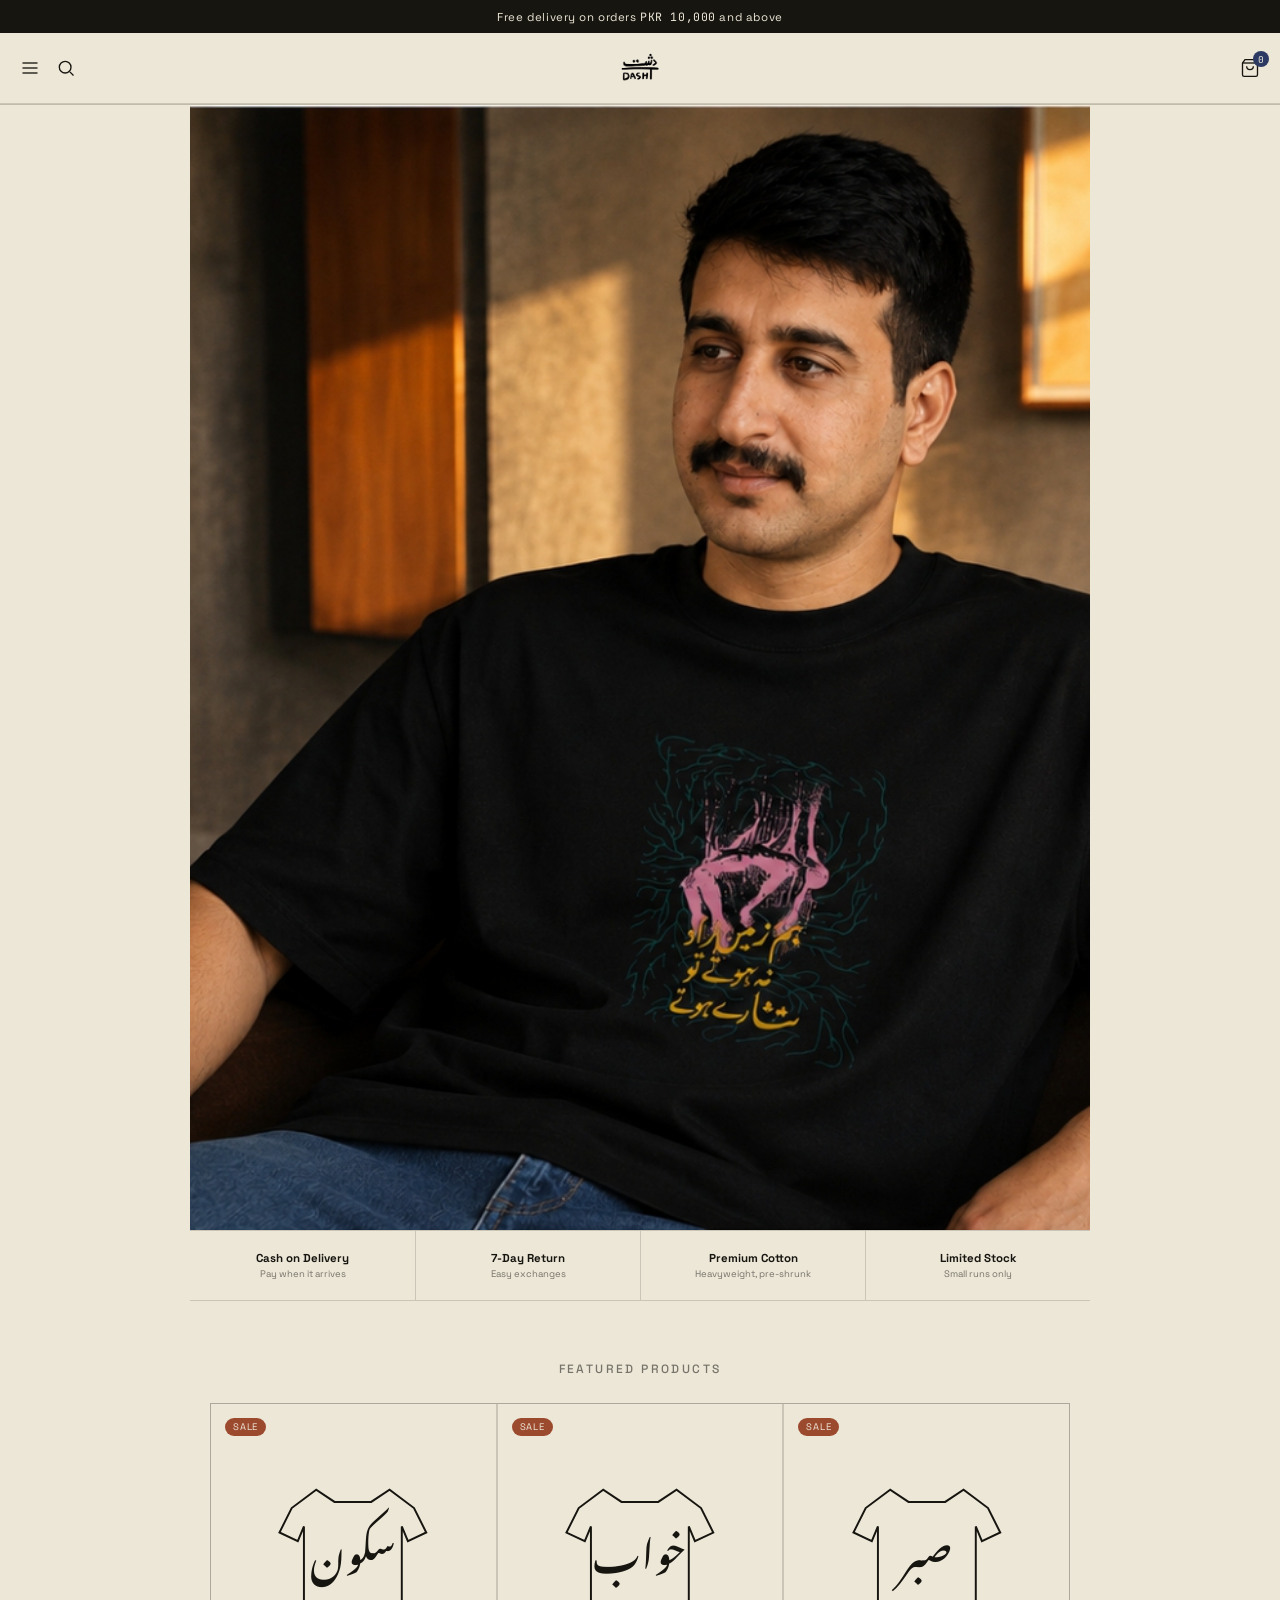
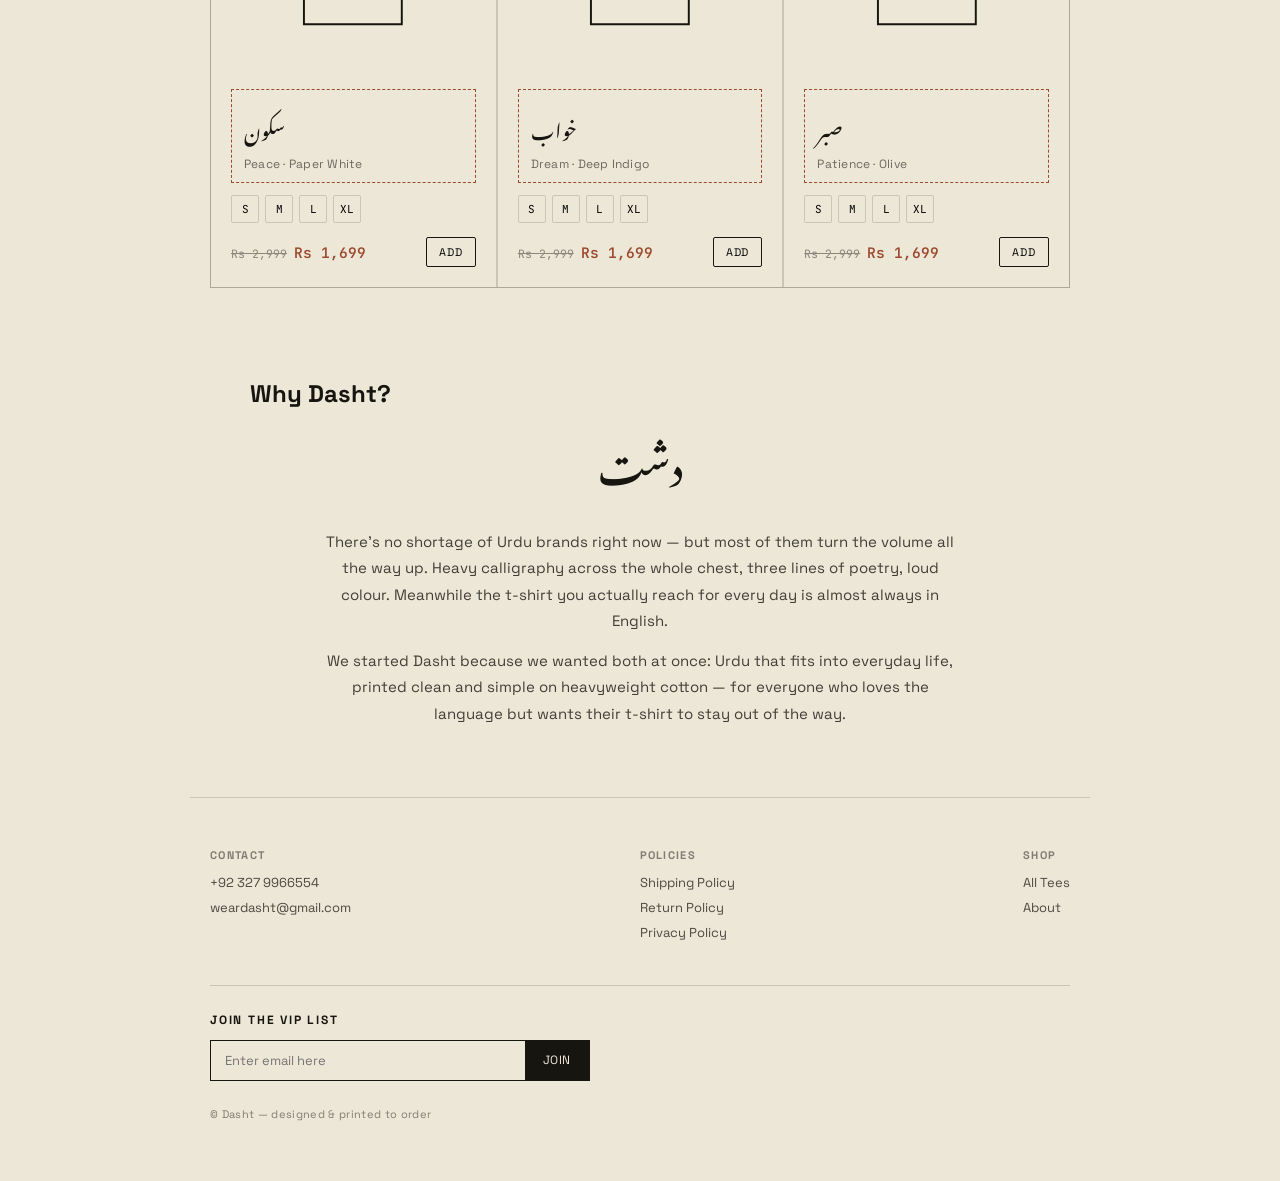
==== commit 8689c8da: "Add files via upload" ====
--- a/index.html
+++ b/index.html
@@ -8,138 +8,151 @@
 <link href="https://fonts.googleapis.com/css2?family=Noto+Nastaliq+Urdu:wght@400;700&family=Space+Grotesk:wght@400;500;700&family=JetBrains+Mono:wght@400;500&display=swap" rel="stylesheet">
 <style>
   :root{
-    --ink:#16150F;
-    --paper:#EDE7D8;
-    --paper-dim:#E2DBC8;
-    --indigo:#2C3A63;
-    --rust:#9C4A2E;
-    --line: rgba(22,21,15,0.16);
+    --ink:#16150F; --paper:#EDE7D8; --paper-dim:#E2DBC8;
+    --indigo:#2C3A63; --rust:#9C4A2E; --line: rgba(22,21,15,0.16);
   }
   *{box-sizing:border-box; margin:0; padding:0;}
-  body{
-    background:var(--paper);
-    color:var(--ink);
-    font-family:'Space Grotesk', sans-serif;
-    -webkit-font-smoothing:antialiased;
-  }
+  body{ background:var(--paper); color:var(--ink); font-family:'Space Grotesk', sans-serif; -webkit-font-smoothing:antialiased; }
   .urdu{ font-family:'Noto Nastaliq Urdu', serif; direction:rtl; }
   .mono{ font-family:'JetBrains Mono', monospace; }
   a{ color:inherit; text-decoration:none; }
   button{ font-family:inherit; cursor:pointer; border:none; background:none; }
   input, textarea{ font-family:inherit; }
-
-  /* ---------- NAV ---------- */
+  section{ scroll-margin-top:110px; }
+  svg.icon{ width:20px; height:20px; stroke:var(--ink); fill:none; stroke-width:1.6; }
+
+  /* ---------- ANNOUNCEMENT BAR ---------- */
+  .announce{
+    background:var(--ink); color:var(--paper); text-align:center;
+    font-size:11.5px; letter-spacing:.05em; padding:9px 12px;
+  }
+
+  /* ---------- HEADER ---------- */
   header{
     position:sticky; top:0; z-index:40;
-    background:var(--paper);
+    background:var(--paper); border-bottom:1px solid var(--line);
+    display:grid; grid-template-columns:1fr auto 1fr;
+    align-items:center; padding:14px 20px;
+  }
+  .head-left{ display:flex; align-items:center; gap:16px; }
+  .head-right{ display:flex; align-items:center; gap:16px; justify-content:flex-end; }
+  .icon-btn{ display:flex; align-items:center; justify-content:center; position:relative; }
+  .brand{ display:flex; justify-content:center; }
+  .brand img{ height:42px; width:auto; display:block; }
+  .brand-fallback{ display:flex; align-items:baseline; gap:8px; }
+  .brand-fallback .urdu{ font-size:24px; font-weight:700; }
+  .brand-fallback .latin{ font-size:10px; letter-spacing:.18em; text-transform:uppercase; opacity:.6; }
+  .cart-count{
+    position:absolute; top:-7px; right:-9px; background:var(--indigo); color:var(--paper);
+    font-size:9.5px; font-family:'JetBrains Mono', monospace; width:16px; height:16px;
+    border-radius:50%; display:flex; align-items:center; justify-content:center;
+  }
+
+  /* search bar */
+  .search-bar{
+    max-height:0; overflow:hidden; transition:max-height .25s ease;
+    background:var(--paper-dim); border-bottom:1px solid var(--line);
+  }
+  .search-bar.open{ max-height:70px; }
+  .search-bar input{
+    width:100%; border:none; background:transparent; padding:16px 20px;
+    font-size:14px; color:var(--ink); outline:none;
+  }
+
+  /* mobile nav drawer */
+  .nav-overlay{ position:fixed; inset:0; background:rgba(22,21,15,0.4); opacity:0; pointer-events:none; transition:opacity .2s; z-index:55; }
+  .nav-overlay.open{ opacity:1; pointer-events:all; }
+  .nav-drawer{
+    position:fixed; top:0; left:0; height:100%; width:min(280px, 80vw);
+    background:var(--paper); z-index:56; border-right:1px solid var(--line);
+    transform:translateX(-100%); transition:transform .3s ease;
+    display:flex; flex-direction:column; padding:22px 0;
+  }
+  .nav-drawer.open{ transform:translateX(0); }
+  .nav-drawer-head{ display:flex; justify-content:space-between; align-items:center; padding:0 22px 22px; border-bottom:1px solid var(--line); margin-bottom:10px; }
+  .nav-drawer a{
+    display:block; padding:14px 22px; font-size:15px; letter-spacing:.02em;
     border-bottom:1px solid var(--line);
-    display:flex; align-items:center; justify-content:space-between;
-    padding:16px 28px;
-  }
-  .brand{ display:flex; align-items:center; gap:12px; }
-  .brand img{ height:50px; width:auto; display:block; }
-  .brand-fallback{ display:flex; align-items:baseline; gap:10px; }
-  .brand-fallback .urdu{ font-size:26px; font-weight:700; }
-  .brand-fallback .latin{ font-size:11px; letter-spacing:.18em; text-transform:uppercase; opacity:.6; }
-  .cart-btn{
-    display:flex; align-items:center; gap:8px;
-    font-size:13px; letter-spacing:.05em; text-transform:uppercase;
-    border:1px solid var(--ink); padding:9px 16px; border-radius:2px;
-    transition:background .15s, color .15s;
-  }
-  .cart-btn:hover{ background:var(--ink); color:var(--paper); }
-  .cart-count{ font-family:'JetBrains Mono', monospace; }
+  }
+  .nav-drawer a:active{ background:var(--paper-dim); }
 
   /* ---------- HERO ---------- */
-  .hero{
-    position:relative;
-    max-width:1100px; margin:0 auto;
-    border-bottom:1px solid var(--line);
-    display:grid; grid-template-columns:1.1fr 1fr; align-items:center;
-    gap:40px;
-    padding:70px 28px;
-  }
-  .hero-copy .eyebrow{
-    font-size:12px; letter-spacing:.22em; text-transform:uppercase;
-    color:var(--rust); margin-bottom:18px; font-weight:500;
-  }
-  .hero-copy .urdu{
-    font-size:clamp(48px, 7vw, 88px);
-    line-height:1.05; font-weight:700; margin-bottom:14px;
-  }
-  .hero-copy .tagline{
-    font-family:'Space Grotesk', sans-serif;
-    font-size:clamp(22px, 3vw, 30px);
-    font-weight:700; letter-spacing:-0.01em;
-    margin-bottom:16px;
-  }
-  .hero-copy .sub{
-    max-width:420px; font-size:16px; line-height:1.6; opacity:.75;
-  }
-  .hero-image{
-    width:100%; aspect-ratio:5/3;
-    border:1px dashed var(--rust);
-    display:flex; align-items:center; justify-content:center;
-    overflow:hidden; background:var(--paper-dim);
-  }
-  .hero-image img{ width:100%; height:100%; object-fit:cover; display:block; }
-  .hero-image .placeholder-text{
-    font-size:12px; opacity:.5; text-align:center; padding:20px; line-height:1.6;
-  }
-  @media (max-width:760px){
-    .hero{ grid-template-columns:1fr; padding:50px 20px; }
-    .hero-image{ order:-1; aspect-ratio:16/10; }
-  }
-
-  /* ---------- PRODUCT GRID ---------- */
-  .shop{ max-width:1100px; margin:0 auto; padding:70px 28px 100px; }
-  .shop h2{
-    font-size:13px; letter-spacing:.2em; text-transform:uppercase;
-    opacity:.55; margin-bottom:36px; font-weight:500;
-  }
-  .grid{
-    display:grid; grid-template-columns:repeat(auto-fill, minmax(230px, 1fr));
-    gap:2px; background:var(--line);
-    border:1px solid var(--line);
-  }
-  .card{ background:var(--paper); padding:26px 22px 22px; display:flex; flex-direction:column; position:relative; }
-  .tee-art{ width:100%; aspect-ratio:1/1; display:flex; align-items:center; justify-content:center; margin-bottom:18px; }
+  .hero{ position:relative; max-width:900px; margin:0 auto; border-bottom:1px solid var(--line); }
+  .hero-slider{ position:relative; width:100%; aspect-ratio:4/5; overflow:hidden; background:var(--paper-dim); }
+  .hero-slide{ position:absolute; inset:0; opacity:0; transition:opacity .6s ease; }
+  .hero-slide.active{ opacity:1; }
+  .hero-slide img{ width:100%; height:100%; object-fit:cover; display:block; }
+  .hero-slide .placeholder-text{ display:flex; align-items:center; justify-content:center; height:100%; font-size:12px; opacity:.5; text-align:center; padding:20px; line-height:1.6; }
+  .hero-dots{ position:absolute; bottom:16px; left:0; right:0; display:flex; justify-content:center; gap:6px; }
+  .hero-dot{ width:6px; height:6px; border-radius:50%; background:rgba(237,231,216,0.5); }
+  .hero-dot.active{ background:var(--paper); }
+  .hero-caption{ text-align:center; padding:26px 20px 30px; }
+  .hero-caption .urdu{ font-size:clamp(38px, 8vw, 56px); line-height:1; margin-bottom:10px; }
+  .hero-caption .tagline{ font-size:clamp(19px,4vw,24px); font-weight:700; margin-bottom:10px; }
+  .hero-caption .sub{ font-size:14px; opacity:.7; max-width:380px; margin:0 auto 18px; line-height:1.6; }
+  .hero-cta{ display:inline-block; background:var(--indigo); color:var(--paper); padding:12px 26px; font-size:13px; letter-spacing:.08em; text-transform:uppercase; border-radius:2px; }
+
+  /* ---------- TRUST STRIP ---------- */
+  .trust-strip{ max-width:900px; margin:0 auto; display:grid; grid-template-columns:repeat(4, 1fr); border-bottom:1px solid var(--line); }
+  .trust-item{ padding:20px 8px; text-align:center; border-left:1px solid var(--line); }
+  .trust-item:first-child{ border-left:none; }
+  .trust-item .t-title{ font-size:11.5px; font-weight:700; margin-bottom:3px; }
+  .trust-item .t-sub{ font-size:9.5px; opacity:.55; line-height:1.3; }
+
+  /* ---------- PRODUCTS ---------- */
+  .shop{ max-width:900px; margin:0 auto; padding:60px 20px 20px; }
+  .shop h2, .story h2{ font-size:12px; letter-spacing:.2em; text-transform:uppercase; opacity:.55; margin-bottom:26px; font-weight:500; text-align:center; }
+  .grid{ display:grid; grid-template-columns:repeat(auto-fill, minmax(220px, 1fr)); gap:2px; background:var(--line); border:1px solid var(--line); }
+  .card{ background:var(--paper); padding:24px 20px 20px; display:flex; flex-direction:column; position:relative; }
+  .card-badge{ position:absolute; top:14px; left:14px; font-size:9.5px; letter-spacing:.08em; text-transform:uppercase; background:var(--rust); color:var(--paper); padding:3px 8px; border-radius:12px; }
+  .tee-art{ width:100%; aspect-ratio:1/1; display:flex; align-items:center; justify-content:center; margin-bottom:16px; }
   .tee-svg path.body{ fill:none; stroke:var(--ink); stroke-width:1.6; }
   .tee-word{ font-family:'Noto Nastaliq Urdu', serif; font-size:34px; fill:var(--ink); }
   .card-tag{ border:1px dashed var(--rust); padding:12px 12px 10px; display:flex; flex-direction:column; gap:4px; }
   .card-word{ font-family:'Noto Nastaliq Urdu', serif; font-size:20px; }
   .card-meaning{ font-size:12px; opacity:.6; letter-spacing:.02em; }
   .card-bottom{ display:flex; align-items:center; justify-content:space-between; margin-top:14px; }
-  .card-price{ font-family:'JetBrains Mono', monospace; font-size:14px; }
+  .price-block{ display:flex; align-items:baseline; gap:7px; }
+  .price-original{ font-family:'JetBrains Mono', monospace; font-size:11.5px; opacity:.45; text-decoration:line-through; }
+  .price-sale{ font-family:'JetBrains Mono', monospace; font-size:14.5px; color:var(--rust); font-weight:600; }
   .add-btn{ font-size:11px; letter-spacing:.08em; text-transform:uppercase; border:1px solid var(--ink); padding:7px 12px; border-radius:2px; transition:background .15s, color .15s; }
   .add-btn:hover{ background:var(--ink); color:var(--paper); }
   .add-btn.added{ background:var(--indigo); border-color:var(--indigo); color:var(--paper); }
   .size-row{ display:flex; gap:6px; margin-top:12px; }
   .size-btn{ font-family:'JetBrains Mono', monospace; font-size:11px; width:28px; height:28px; border:1px solid var(--line); display:flex; align-items:center; justify-content:center; border-radius:2px; }
   .size-btn.selected{ border-color:var(--ink); background:var(--ink); color:var(--paper); }
-
-  .cod-strip{
-    max-width:1100px; margin:0 auto; padding:0 28px 50px;
-    display:flex; align-items:center; gap:10px;
-    font-size:12px; letter-spacing:.05em; text-transform:uppercase; opacity:.65;
-  }
-  .cod-dot{ width:6px; height:6px; border-radius:50%; background:var(--rust); }
+  .no-results{ text-align:center; padding:40px 20px; opacity:.5; font-size:13px; grid-column:1/-1; background:var(--paper); }
+
+  /* ---------- WHY DASHT ---------- */
+  .why{ max-width:820px; margin:0 auto; padding:70px 20px; }
+  .why-grid{ display:grid; grid-template-columns:1fr; gap:2px; background:var(--line); border:1px solid var(--line); margin-top:10px; }
+  @media (min-width:640px){ .why-grid{ grid-template-columns:repeat(3,1fr); } }
+  .why-item{ background:var(--paper); padding:26px 22px; text-align:center; }
+  .why-item svg{ margin-bottom:12px; }
+  .why-item h3{ font-size:14px; margin-bottom:8px; }
+  .why-item p{ font-size:12.5px; opacity:.65; line-height:1.6; }
+
+  /* ---------- STORY ---------- */
+  .story{ max-width:760px; margin:0 auto; padding:20px 20px 80px; text-align:center; }
+  .story .urdu{ font-size:40px; margin-bottom:20px; }
+  .story p{ font-size:15px; line-height:1.75; opacity:.8; }
+  .story p + p{ margin-top:14px; }
 
   /* ---------- CART DRAWER ---------- */
   .overlay{ position:fixed; inset:0; background:rgba(22,21,15,0.4); opacity:0; pointer-events:none; transition:opacity .25s; z-index:50; }
   .overlay.open{ opacity:1; pointer-events:all; }
   .drawer{
     position:fixed; top:0; right:0; height:100%; width:min(420px, 92vw);
-    background:var(--paper); z-index:60;
-    transform:translateX(100%); transition:transform .3s ease;
+    background:var(--paper); z-index:60; transform:translateX(100%); transition:transform .3s ease;
     display:flex; flex-direction:column; border-left:1px solid var(--line);
   }
   .drawer.open{ transform:translateX(0); }
+  .drawer-view{ display:none; flex-direction:column; height:100%; }
+  .drawer-view.active{ display:flex; }
   .drawer-head{ padding:22px 24px; border-bottom:1px solid var(--line); display:flex; align-items:center; justify-content:space-between; }
   .drawer-head h3{ font-size:13px; letter-spacing:.18em; text-transform:uppercase; }
   .close-btn{ font-size:20px; line-height:1; }
   .drawer-body{ flex:1; overflow-y:auto; padding:8px 24px; }
-
   .drawer-item{ display:flex; justify-content:space-between; align-items:flex-start; padding:16px 0; border-bottom:1px solid var(--line); gap:10px; }
   .di-word{ font-family:'Noto Nastaliq Urdu', serif; font-size:20px; }
   .di-meta{ font-size:11px; opacity:.55; margin-top:3px; }
@@ -148,157 +161,196 @@
   .di-remove{ font-size:11px; opacity:.5; text-decoration:underline; margin-top:8px; display:inline-block; }
   .di-price{ font-family:'JetBrains Mono', monospace; font-size:13px; white-space:nowrap; }
   .empty-cart{ padding:40px 0; text-align:center; opacity:.5; font-size:13px; }
-
-  .drawer-foot{ padding:20px 24px; border-top:1px solid var(--line); }
-  .total-row{ display:flex; justify-content:space-between; margin-bottom:16px; font-size:14px; }
+  .drawer-foot{ padding:18px 24px 22px; border-top:1px solid var(--line); }
+  .sum-row{ display:flex; justify-content:space-between; font-size:13px; margin-bottom:8px; opacity:.75; }
+  .sum-row.total-row{ font-size:14px; opacity:1; margin-top:10px; padding-top:10px; border-top:1px solid var(--line); margin-bottom:16px; }
+  .sum-row .mono{ font-size:14px; }
   .total-row .mono{ font-size:16px; }
-  .primary-btn{
-    display:block; width:100%; text-align:center;
-    background:var(--indigo); color:var(--paper);
-    padding:14px; font-size:13px; letter-spacing:.1em; text-transform:uppercase;
-    border-radius:2px; transition:opacity .15s;
-  }
+  .free-ship-note{ font-size:11px; color:var(--indigo); margin-bottom:10px; }
+  .primary-btn{ display:block; width:100%; text-align:center; background:var(--indigo); color:var(--paper); padding:14px; font-size:13px; letter-spacing:.1em; text-transform:uppercase; border-radius:2px; transition:opacity .15s; }
   .primary-btn:hover{ opacity:.85; }
   .primary-btn.disabled{ opacity:.35; pointer-events:none; }
   .foot-note{ font-size:10.5px; opacity:.5; margin-top:10px; line-height:1.5; }
-
-  /* ---------- CHECKOUT FORM (inside drawer, step 2) ---------- */
   .field{ margin-bottom:14px; }
   .field label{ display:block; font-size:11px; letter-spacing:.08em; text-transform:uppercase; opacity:.6; margin-bottom:6px; }
-  .field input, .field textarea{
-    width:100%; border:1px solid var(--line); background:var(--paper);
-    padding:10px 12px; font-size:14px; border-radius:2px; color:var(--ink);
-  }
+  .field input, .field textarea{ width:100%; border:1px solid var(--line); background:var(--paper); padding:10px 12px; font-size:14px; border-radius:2px; color:var(--ink); }
   .field input:focus, .field textarea:focus{ outline:2px solid var(--indigo); outline-offset:1px; }
   .field textarea{ resize:vertical; min-height:60px; }
   .back-link{ font-size:11px; letter-spacing:.05em; text-transform:uppercase; opacity:.6; margin-bottom:16px; display:inline-block; }
-  .back-link:hover{ opacity:1; }
   .order-summary-mini{ font-size:11px; opacity:.6; margin-bottom:18px; line-height:1.7; border-bottom:1px solid var(--line); padding-bottom:14px; }
-  .error-text{ font-size:11px; color:var(--rust); margin-top:-8px; margin-bottom:12px; display:none; }
-
-  /* ---------- SUCCESS STATE ---------- */
   .success-state{ padding:60px 10px; text-align:center; }
   .success-state .urdu{ font-size:40px; margin-bottom:16px; }
   .success-state h4{ font-size:16px; margin-bottom:10px; }
   .success-state p{ font-size:13px; opacity:.65; line-height:1.6; margin-bottom:24px; }
 
-  footer{
-    max-width:1100px; margin:0 auto; padding:40px 28px 60px;
-    display:flex; justify-content:space-between; flex-wrap:wrap; gap:16px;
-    font-size:11px; opacity:.5; letter-spacing:.05em;
-  }
+  /* ---------- POLICY MODAL ---------- */
+  .policy-modal{ position:fixed; inset:0; z-index:70; display:none; align-items:center; justify-content:center; padding:20px; background:rgba(22,21,15,0.5); }
+  .policy-modal.open{ display:flex; }
+  .policy-box{ background:var(--paper); max-width:520px; width:100%; max-height:80vh; overflow-y:auto; padding:32px 28px; border:1px solid var(--line); position:relative; }
+  .policy-box h3{ font-size:16px; margin-bottom:16px; }
+  .policy-box p{ font-size:13.5px; line-height:1.75; opacity:.8; margin-bottom:12px; }
+  .policy-close{ position:absolute; top:18px; right:20px; font-size:20px; }
+
+  /* ---------- FOOTER ---------- */
+  footer{ max-width:900px; margin:0 auto; padding:50px 20px 60px; border-top:1px solid var(--line); }
+  .footer-top{ display:flex; justify-content:space-between; flex-wrap:wrap; gap:30px; margin-bottom:36px; }
+  .footer-col h4{ font-size:11px; letter-spacing:.12em; text-transform:uppercase; opacity:.5; margin-bottom:12px; }
+  .footer-col a, .footer-col span{ display:block; font-size:13px; opacity:.75; margin-bottom:8px; }
+  .footer-col a:hover{ opacity:1; text-decoration:underline; }
+  .vip{ border-top:1px solid var(--line); padding-top:26px; margin-bottom:26px; }
+  .vip h4{ font-size:12px; letter-spacing:.15em; text-transform:uppercase; margin-bottom:12px; }
+  .vip-form{ display:flex; max-width:380px; border:1px solid var(--ink); }
+  .vip-form input{ flex:1; border:none; background:transparent; padding:11px 14px; font-size:13px; outline:none; }
+  .vip-form button{ padding:11px 18px; background:var(--ink); color:var(--paper); font-size:12px; letter-spacing:.05em; text-transform:uppercase; }
+  .vip-msg{ font-size:11.5px; margin-top:8px; opacity:.7; }
+  .footer-bottom{ font-size:11px; opacity:.5; letter-spacing:.03em; }
 
   @media (max-width:560px){
-    header{ padding:14px 18px; }
-    .shop{ padding:50px 18px 70px; }
-    .cod-strip{ padding:0 18px 40px; }
+    header{ padding:12px 16px; }
+    .shop, .why, .story{ padding-left:16px; padding-right:16px; }
   }
 </style>
 </head>
-<body>
+<body id="top">
+
+<div class="announce">Free delivery on orders <span class="mono">PKR 10,000</span> and above</div>
 
 <header>
+  <div class="head-left">
+    <button class="icon-btn" onclick="toggleNav(true)" aria-label="Menu">
+      <svg class="icon" viewBox="0 0 24 24"><line x1="3" y1="6" x2="21" y2="6"/><line x1="3" y1="12" x2="21" y2="12"/><line x1="3" y1="18" x2="21" y2="18"/></svg>
+    </button>
+    <button class="icon-btn" onclick="toggleSearch()" aria-label="Search">
+      <svg class="icon" viewBox="0 0 24 24"><circle cx="11" cy="11" r="7"/><line x1="21" y1="21" x2="16.65" y2="16.65"/></svg>
+    </button>
+  </div>
   <div class="brand">
     <img src="assets/logo.png" alt="Dasht" onerror="this.style.display='none'; document.getElementById('brandFallback').style.display='flex';">
     <div class="brand-fallback" id="brandFallback" style="display:none;">
-      <span class="urdu">دشت</span>
-      <span class="latin">Dasht</span>
-    </div>
-  </div>
-  <button class="cart-btn" onclick="openCart()">
-    Cart <span class="cart-count mono" id="cartCount">0</span>
-  </button>
+      <span class="urdu">دشت</span><span class="latin">Dasht</span>
+    </div>
+  </div>
+  <div class="head-right">
+    <button class="icon-btn" onclick="openCart()" aria-label="Cart">
+      <svg class="icon" viewBox="0 0 24 24"><path d="M6 2 3 6v14a2 2 0 0 0 2 2h14a2 2 0 0 0 2-2V6l-3-4Z"/><line x1="3" y1="6" x2="21" y2="6"/><path d="M16 10a4 4 0 0 1-8 0"/></svg>
+      <span class="cart-count" id="cartCount">0</span>
+    </button>
+  </div>
 </header>
 
+<div class="search-bar" id="searchBar">
+  <input type="text" id="searchInput" placeholder="Search words, meanings..." oninput="applySearch()">
+</div>
+
+<div class="nav-overlay" id="navOverlay" onclick="toggleNav(false)"></div>
+<nav class="nav-drawer" id="navDrawer">
+  <div class="nav-drawer-head">
+    <span class="urdu" style="font-size:22px;">دشت</span>
+    <button class="close-btn" onclick="toggleNav(false)">&times;</button>
+  </div>
+  <a href="#top" onclick="toggleNav(false)">Home</a>
+  <a href="#shop" onclick="toggleNav(false)">Tees</a>
+  <a href="#why" onclick="toggleNav(false)">About</a>
+  <a href="#footer-contact" onclick="toggleNav(false)">Contact</a>
+  <a href="#footer-policies" onclick="toggleNav(false)">Policies</a>
+</nav>
+
 <section class="hero">
-  <div class="hero-copy">
-    <div class="eyebrow">Minimal Urdu Type — On Cotton</div>
-    <div class="urdu">دشت</div>
-    <h1 class="tagline">Wear your vibe.</h1>
-    <p class="sub">Six words. Six shirts. Each one a single Urdu word, set in Nastaliq, printed clean on heavyweight cotton — wide open, like the name.</p>
-  </div>
-  <div class="hero-image">
-    <img src="assets/hero.png" alt="Dasht hero" onerror="this.style.display='none'; this.nextElementSibling.style.display='flex';">
-    <div class="placeholder-text" style="display:flex; flex-direction:column; align-items:center; justify-content:center; height:100%;">
-      Hero image goes here.<br>Save your photo as <span class="mono">assets/hero.png</span>
+  <div class="hero-slider" id="heroSlider">
+    <div class="hero-slide active" data-slide="0">
+      <img src="assets/hero.png" alt="Dasht" onerror="this.style.display='none'; this.nextElementSibling.style.display='flex';">
+      <div class="placeholder-text" style="display:none;">Hero image — save as <span class="mono">assets/hero.png</span></div>
     </div>
   </div>
 </section>
 
-<div class="cod-strip"><span class="cod-dot"></span> Cash on delivery available on all orders</div>
+<div class="trust-strip">
+  <div class="trust-item"><div class="t-title">Cash on Delivery</div><div class="t-sub">Pay when it arrives</div></div>
+  <div class="trust-item"><div class="t-title">7-Day Return</div><div class="t-sub">Easy exchanges</div></div>
+  <div class="trust-item"><div class="t-title">Premium Cotton</div><div class="t-sub">Heavyweight, pre-shrunk</div></div>
+  <div class="trust-item"><div class="t-title">Limited Stock</div><div class="t-sub">Small runs only</div></div>
+</div>
 
 <section class="shop" id="shop">
-  <h2>The Collection</h2>
+  <h2>Featured Products</h2>
   <div class="grid" id="grid"></div>
 </section>
 
+<section class="why" id="why">
+  <h2>Why Dasht?</h2>
+  <div class="urdu" style="text-align:center; font-size:40px; margin-bottom:20px;">دشت</div>
+  <p style="font-size:15px; line-height:1.75; opacity:.8; text-align:center; max-width:640px; margin:0 auto;">There's no shortage of Urdu brands right now — but most of them turn the volume all the way up. Heavy calligraphy across the whole chest, three lines of poetry, loud colour. Meanwhile the t-shirt you actually reach for every day is almost always in English.</p>
+  <p style="font-size:15px; line-height:1.75; opacity:.8; text-align:center; max-width:640px; margin:14px auto 0;">We started Dasht because we wanted both at once: Urdu that fits into everyday life, printed clean and simple on heavyweight cotton — for everyone who loves the language but wants their t-shirt to stay out of the way.</p>
+</section>
+
 <footer>
-  <span>Dasht — designed &amp; printed to order</span>
-  <span>Cash on delivery, nationwide</span>
+  <div class="footer-top">
+    <div class="footer-col" id="footer-contact">
+      <h4>Contact</h4>
+      <span>+92 327 9966554</span>
+      <span>weardasht@gmail.com</span>
+    </div>
+    <div class="footer-col" id="footer-policies">
+      <h4>Policies</h4>
+      <a onclick="openPolicy('shipping')">Shipping Policy</a>
+      <a onclick="openPolicy('returns')">Return Policy</a>
+      <a onclick="openPolicy('privacy')">Privacy Policy</a>
+    </div>
+    <div class="footer-col">
+      <h4>Shop</h4>
+      <a href="#shop">All Tees</a>
+      <a href="#why">About</a>
+    </div>
+  </div>
+  <div class="vip">
+    <h4>Join the VIP List</h4>
+    <form class="vip-form" onsubmit="return joinVIP(event)">
+      <input type="email" id="vipEmail" placeholder="Enter email here" required>
+      <button type="submit">Join</button>
+    </form>
+    <div class="vip-msg" id="vipMsg"></div>
+  </div>
+  <div class="footer-bottom">© Dasht — designed &amp; printed to order</div>
 </footer>
 
+<!-- CART / CHECKOUT DRAWER -->
 <div class="overlay" id="overlay" onclick="closeCart()"></div>
 <div class="drawer" id="drawer">
-
-  <!-- STEP 1: CART -->
-  <div id="cartView">
-    <div class="drawer-head">
-      <h3>Your Cart</h3>
-      <button class="close-btn" onclick="closeCart()">&times;</button>
-    </div>
+  <div id="cartView" class="drawer-view active">
+    <div class="drawer-head"><h3>Your Cart</h3><button class="close-btn" onclick="closeCart()">&times;</button></div>
     <div class="drawer-body" id="drawerItems"></div>
     <div class="drawer-foot">
-      <div class="total-row"><span>Total</span><span class="mono" id="cartTotal">Rs 0</span></div>
+      <div class="sum-row total-row"><span>Total</span><span class="mono" id="cartTotal">Rs 0</span></div>
       <button class="primary-btn" id="toCheckoutBtn" onclick="goToCheckout()">Checkout — Cash on Delivery</button>
-      <p class="foot-note">No card needed. Pay in cash when your order arrives.</p>
-    </div>
-  </div>
-
-  <!-- STEP 2: CHECKOUT FORM -->
-  <div id="checkoutView" style="display:none;">
-    <div class="drawer-head">
-      <h3>Delivery Details</h3>
-      <button class="close-btn" onclick="closeCart()">&times;</button>
-    </div>
+      <p class="foot-note">Shipping is calculated at checkout.</p>
+    </div>
+  </div>
+
+  <div id="checkoutView" class="drawer-view">
+    <div class="drawer-head"><h3>Delivery Details</h3><button class="close-btn" onclick="closeCart()">&times;</button></div>
     <div class="drawer-body">
       <a class="back-link" onclick="backToCart()">&larr; Back to cart</a>
       <div class="order-summary-mini" id="orderSummaryMini"></div>
       <form id="checkoutForm">
-        <div class="field">
-          <label for="fName">Full name</label>
-          <input type="text" id="fName" required>
-        </div>
-        <div class="field">
-          <label for="fPhone">Phone number</label>
-          <input type="tel" id="fPhone" required placeholder="03XX-XXXXXXX">
-        </div>
-        <div class="field">
-          <label for="fAddress">Delivery address</label>
-          <textarea id="fAddress" required></textarea>
-        </div>
-        <div class="field">
-          <label for="fCity">City</label>
-          <input type="text" id="fCity" required>
-        </div>
-        <div class="field">
-          <label for="fNotes">Notes (optional)</label>
-          <textarea id="fNotes" placeholder="Landmark, delivery time preference, etc."></textarea>
-        </div>
+        <div class="field"><label for="fName">Full name</label><input type="text" id="fName" required></div>
+        <div class="field"><label for="fPhone">Phone number</label><input type="tel" id="fPhone" required placeholder="03XX-XXXXXXX"></div>
+        <div class="field"><label for="fAddress">Delivery address</label><textarea id="fAddress" required></textarea></div>
+        <div class="field"><label for="fCity">City</label><input type="text" id="fCity" required></div>
+        <div class="field"><label for="fNotes">Notes (optional)</label><textarea id="fNotes" placeholder="Landmark, delivery time preference, etc."></textarea></div>
       </form>
     </div>
     <div class="drawer-foot">
-      <div class="total-row"><span>Total (Cash on Delivery)</span><span class="mono" id="checkoutTotal">Rs 0</span></div>
+      <div class="sum-row"><span>Subtotal</span><span class="mono" id="checkoutSubtotal">Rs 0</span></div>
+      <div class="sum-row"><span>Shipping</span><span class="mono" id="checkoutShipping">Rs 0</span></div>
+      <div class="free-ship-note" id="freeShipNote" style="display:none;">You've unlocked free delivery 🎉</div>
+      <div class="sum-row total-row"><span>Total (Cash on Delivery)</span><span class="mono" id="checkoutTotal">Rs 0</span></div>
       <button class="primary-btn" id="placeOrderBtn" onclick="placeOrder()">Place Order</button>
       <p class="foot-note">By placing this order you agree to pay cash on delivery. We'll call to confirm before dispatch.</p>
     </div>
   </div>
 
-  <!-- STEP 3: SUCCESS -->
-  <div id="successView" style="display:none;">
-    <div class="drawer-head">
-      <h3>Order Placed</h3>
-      <button class="close-btn" onclick="closeCart()">&times;</button>
-    </div>
+  <div id="successView" class="drawer-view">
+    <div class="drawer-head"><h3>Order Placed</h3><button class="close-btn" onclick="closeCart()">&times;</button></div>
     <div class="drawer-body">
       <div class="success-state">
         <div class="urdu">شکریہ</div>
@@ -308,25 +360,53 @@
       </div>
     </div>
   </div>
-
+</div>
+
+<!-- POLICY MODALS -->
+<div class="policy-modal" id="shippingModal">
+  <div class="policy-box">
+    <button class="policy-close" onclick="closePolicy('shipping')">&times;</button>
+    <h3>Shipping Policy</h3>
+    <p>All orders are processed within 1–2 business days. Standard delivery across Pakistan takes 3–5 business days depending on your city.</p>
+    <p>A flat shipping charge of Rs. 250 applies to orders under Rs. 10,000. Orders of Rs. 10,000 or more ship free.</p>
+    <p>Cash on delivery is available nationwide — pay in cash when your order arrives. Once your order ships, we'll call to confirm delivery details.</p>
+  </div>
+</div>
+<div class="policy-modal" id="returnsModal">
+  <div class="policy-box">
+    <button class="policy-close" onclick="closePolicy('returns')">&times;</button>
+    <h3>Return &amp; Exchange Policy</h3>
+    <p>We want you to love your Dasht tee. If something's wrong — wrong size, damaged in transit, or not what you expected — let us know within 7 days of delivery and we'll arrange an exchange or refund.</p>
+    <p>Items must be unworn, unwashed, and in original condition with tags attached.</p>
+    <p>To start a return, contact us with your order number and reason for return.</p>
+  </div>
+</div>
+<div class="policy-modal" id="privacyModal">
+  <div class="policy-box">
+    <button class="policy-close" onclick="closePolicy('privacy')">&times;</button>
+    <h3>Privacy Policy</h3>
+    <p>We collect only what's needed to process your order: your name, phone number, delivery address, and city. This information is used solely to fulfil and confirm your order.</p>
+    <p>If you join our VIP list, we'll store your email to send occasional updates about new drops. You can ask us to remove it at any time.</p>
+    <p>We do not sell or share your information with third parties beyond what's needed to deliver your order.</p>
+  </div>
 </div>
 
 <script>
 /* ====== EDIT THIS: paste your Google Apps Script Web App URL here ====== */
-const GOOGLE_SCRIPT_URL = "PASTE_YOUR_APPS_SCRIPT_WEB_APP_URL_HERE";
+const GOOGLE_SCRIPT_URL = "https://script.google.com/macros/s/AKfycby_vba8ogC1zI4aVTiuYxy3ouU8z4x2f2NqTO0Dm0UZgAqIwfAOsah394qesOoWHpOJ/exec";
+const SHIPPING_FEE = 250;
+const FREE_SHIPPING_THRESHOLD = 10000;
 
 const PRODUCTS = [
-  { id:'sadagi',  word:'سادگی', meaning:'Simplicity', price:2200, color:'Ink Black' },
-  { id:'sukoon',  word:'سکون',  meaning:'Peace',       price:2200, color:'Paper White' },
-  { id:'mohabbat',word:'محبت',  meaning:'Love',        price:2400, color:'Rust Clay' },
-  { id:'khwab',   word:'خواب',  meaning:'Dream',       price:2400, color:'Deep Indigo' },
-  { id:'sabr',    word:'صبر',   meaning:'Patience',    price:2200, color:'Olive' },
-  { id:'azadi',   word:'آزادی', meaning:'Freedom',     price:2600, color:'Charcoal' },
+  { id:'sukoon', word:'سکون', meaning:'Peace',    originalPrice:2999, salePrice:1699, color:'Paper White' },
+  { id:'khwab',  word:'خواب', meaning:'Dream',    originalPrice:2999, salePrice:1699, color:'Deep Indigo' },
+  { id:'sabr',   word:'صبر',  meaning:'Patience', originalPrice:2999, salePrice:1699, color:'Olive' },
 ];
 const SIZES = ['S','M','L','XL'];
 
 let cart = JSON.parse(localStorage.getItem('dasht_cart') || '[]');
 let selectedSize = {};
+let searchTerm = '';
 
 function teeSVG(p){
   return `<svg class="tee-svg" viewBox="0 0 160 160" width="80%" height="80%">
@@ -337,10 +417,18 @@
 
 function renderGrid(){
   const grid = document.getElementById('grid');
-  grid.innerHTML = PRODUCTS.map(p => {
+  const visible = PRODUCTS.filter(p =>
+    !searchTerm || p.meaning.toLowerCase().includes(searchTerm) || p.word.includes(searchTerm)
+  );
+  if(visible.length === 0){
+    grid.innerHTML = `<div class="no-results">No tees match "${searchTerm}"</div>`;
+    return;
+  }
+  grid.innerHTML = visible.map(p => {
     selectedSize[p.id] = selectedSize[p.id] || null;
     return `
     <div class="card">
+      <span class="card-badge">Sale</span>
       <div class="tee-art">${teeSVG(p)}</div>
       <div class="card-tag">
         <span class="card-word">${p.word}</span>
@@ -350,11 +438,29 @@
         ${SIZES.map(s => `<button class="size-btn" onclick="pickSize('${p.id}','${s}')" id="size-${p.id}-${s}">${s}</button>`).join('')}
       </div>
       <div class="card-bottom">
-        <span class="card-price mono">Rs ${p.price.toLocaleString()}</span>
+        <div class="price-block">
+          <span class="price-original mono">Rs ${p.originalPrice.toLocaleString()}</span>
+          <span class="price-sale mono">Rs ${p.salePrice.toLocaleString()}</span>
+        </div>
         <button class="add-btn" id="add-${p.id}" onclick="addToCart('${p.id}')">Add</button>
       </div>
     </div>`;
   }).join('');
+}
+
+function applySearch(){
+  searchTerm = document.getElementById('searchInput').value.trim().toLowerCase();
+  renderGrid();
+}
+function toggleSearch(){
+  const bar = document.getElementById('searchBar');
+  bar.classList.toggle('open');
+  if(bar.classList.contains('open')) document.getElementById('searchInput').focus();
+}
+
+function toggleNav(open){
+  document.getElementById('navDrawer').classList.toggle('open', open);
+  document.getElementById('navOverlay').classList.toggle('open', open);
 }
 
 function pickSize(pid, size){
@@ -373,7 +479,7 @@
   const product = PRODUCTS.find(p => p.id === pid);
   const existing = cart.find(i => i.id === pid && i.size === size);
   if(existing){ existing.qty += 1; }
-  else{ cart.push({ id:pid, word:product.word, meaning:product.meaning, price:product.price, size, qty:1 }); }
+  else{ cart.push({ id:pid, word:product.word, meaning:product.meaning, price:product.salePrice, size, qty:1 }); }
   saveCart();
   const btn = document.getElementById(`add-${pid}`);
   btn.textContent = 'Added ✓'; btn.classList.add('added');
@@ -392,16 +498,17 @@
   renderCart();
 }
 
-function cartTotal(){ return cart.reduce((a,i) => a + i.qty * i.price, 0); }
+function subtotal(){ return cart.reduce((a,i) => a + i.qty * i.price, 0); }
+function shippingCost(){ return (cart.length === 0 || subtotal() >= FREE_SHIPPING_THRESHOLD) ? 0 : SHIPPING_FEE; }
+function grandTotal(){ return subtotal() + shippingCost(); }
 
 function renderCart(){
   const itemsEl = document.getElementById('drawerItems');
   const countEl = document.getElementById('cartCount');
-  const totalEl = document.getElementById('cartTotal');
   const toCheckoutBtn = document.getElementById('toCheckoutBtn');
 
   countEl.textContent = cart.reduce((a,i) => a + i.qty, 0);
-  totalEl.textContent = `Rs ${cartTotal().toLocaleString()}`;
+  document.getElementById('cartTotal').textContent = `Rs ${subtotal().toLocaleString()}`;
 
   if(cart.length === 0){
     itemsEl.innerHTML = `<div class="empty-cart">Your cart is empty.<br>Add a word that means something to you.</div>`;
@@ -438,19 +545,23 @@
 
 function goToCheckout(){
   if(cart.length === 0) return;
-  document.getElementById('cartView').style.display = 'none';
-  document.getElementById('checkoutView').style.display = 'block';
-  document.getElementById('successView').style.display = 'none';
+  document.getElementById('cartView').classList.remove('active');
+  document.getElementById('checkoutView').classList.add('active');
+  document.getElementById('successView').classList.remove('active');
   document.getElementById('orderSummaryMini').innerHTML = cart.map(i =>
     `${i.meaning} (${i.word}) · Size ${i.size} × ${i.qty} — Rs ${(i.price*i.qty).toLocaleString()}`
   ).join('<br>');
-  document.getElementById('checkoutTotal').textContent = `Rs ${cartTotal().toLocaleString()}`;
+  const ship = shippingCost();
+  document.getElementById('checkoutSubtotal').textContent = `Rs ${subtotal().toLocaleString()}`;
+  document.getElementById('checkoutShipping').textContent = ship === 0 ? 'Free' : `Rs ${ship.toLocaleString()}`;
+  document.getElementById('checkoutTotal').textContent = `Rs ${grandTotal().toLocaleString()}`;
+  document.getElementById('freeShipNote').style.display = ship === 0 ? 'block' : 'none';
 }
 
 function backToCart(){
-  document.getElementById('cartView').style.display = 'block';
-  document.getElementById('checkoutView').style.display = 'none';
-  document.getElementById('successView').style.display = 'none';
+  document.getElementById('cartView').classList.add('active');
+  document.getElementById('checkoutView').classList.remove('active');
+  document.getElementById('successView').classList.remove('active');
 }
 
 async function placeOrder(){
@@ -466,7 +577,12 @@
   }
 
   const itemsText = cart.map(i => `${i.meaning} (${i.word}) x${i.qty} [${i.size}]`).join(', ');
-  const payload = { name, phone, address, city, notes, items: itemsText, total: cartTotal() };
+  const ship = shippingCost();
+  const payload = {
+    type: 'order', name, phone, address, city, notes,
+    items: itemsText,
+    total: `Rs ${grandTotal().toLocaleString()} (shipping: ${ship === 0 ? 'Free' : 'Rs ' + ship})`
+  };
 
   const btn = document.getElementById('placeOrderBtn');
   btn.textContent = 'Placing order...';
@@ -474,23 +590,41 @@
 
   try{
     await fetch(GOOGLE_SCRIPT_URL, {
-      method: 'POST',
-      mode: 'no-cors',
+      method: 'POST', mode: 'no-cors',
       headers: { 'Content-Type': 'text/plain' },
       body: JSON.stringify(payload)
     });
-  } catch(err){
-    console.error('Order send failed', err);
-  }
+  } catch(err){ console.error('Order send failed', err); }
 
   cart = [];
   saveCart();
-  document.getElementById('cartView').style.display = 'none';
-  document.getElementById('checkoutView').style.display = 'none';
-  document.getElementById('successView').style.display = 'block';
+  document.getElementById('cartView').classList.remove('active');
+  document.getElementById('checkoutView').classList.remove('active');
+  document.getElementById('successView').classList.add('active');
   btn.textContent = 'Place Order';
   btn.classList.remove('disabled');
 }
+
+async function joinVIP(e){
+  e.preventDefault();
+  const email = document.getElementById('vipEmail').value.trim();
+  const msg = document.getElementById('vipMsg');
+  if(!email) return false;
+  msg.textContent = 'Joining...';
+  try{
+    await fetch(GOOGLE_SCRIPT_URL, {
+      method: 'POST', mode: 'no-cors',
+      headers: { 'Content-Type': 'text/plain' },
+      body: JSON.stringify({ type: 'newsletter', email })
+    });
+  } catch(err){ console.error('VIP signup failed', err); }
+  msg.textContent = "You're on the list.";
+  document.getElementById('vipEmail').value = '';
+  return false;
+}
+
+function openPolicy(name){ document.getElementById(name + 'Modal').classList.add('open'); }
+function closePolicy(name){ document.getElementById(name + 'Modal').classList.remove('open'); }
 
 renderGrid();
 renderCart();
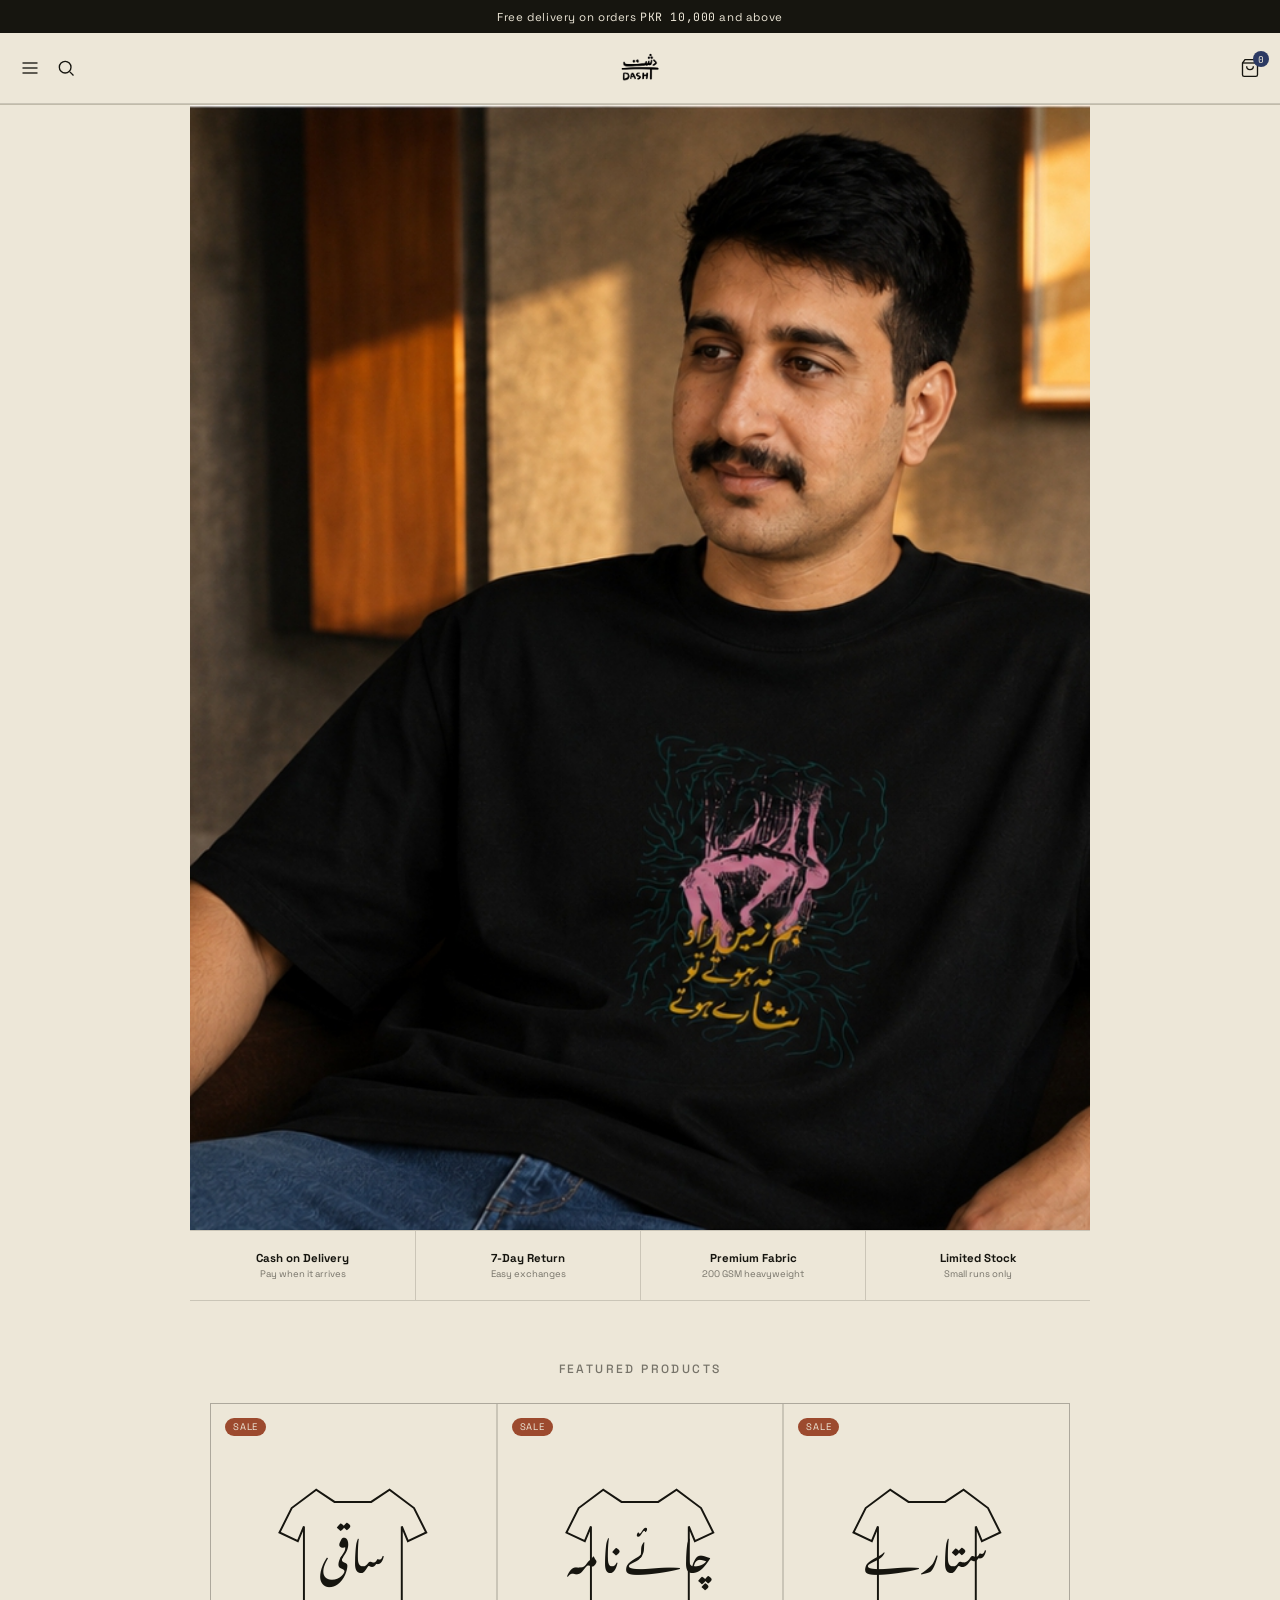
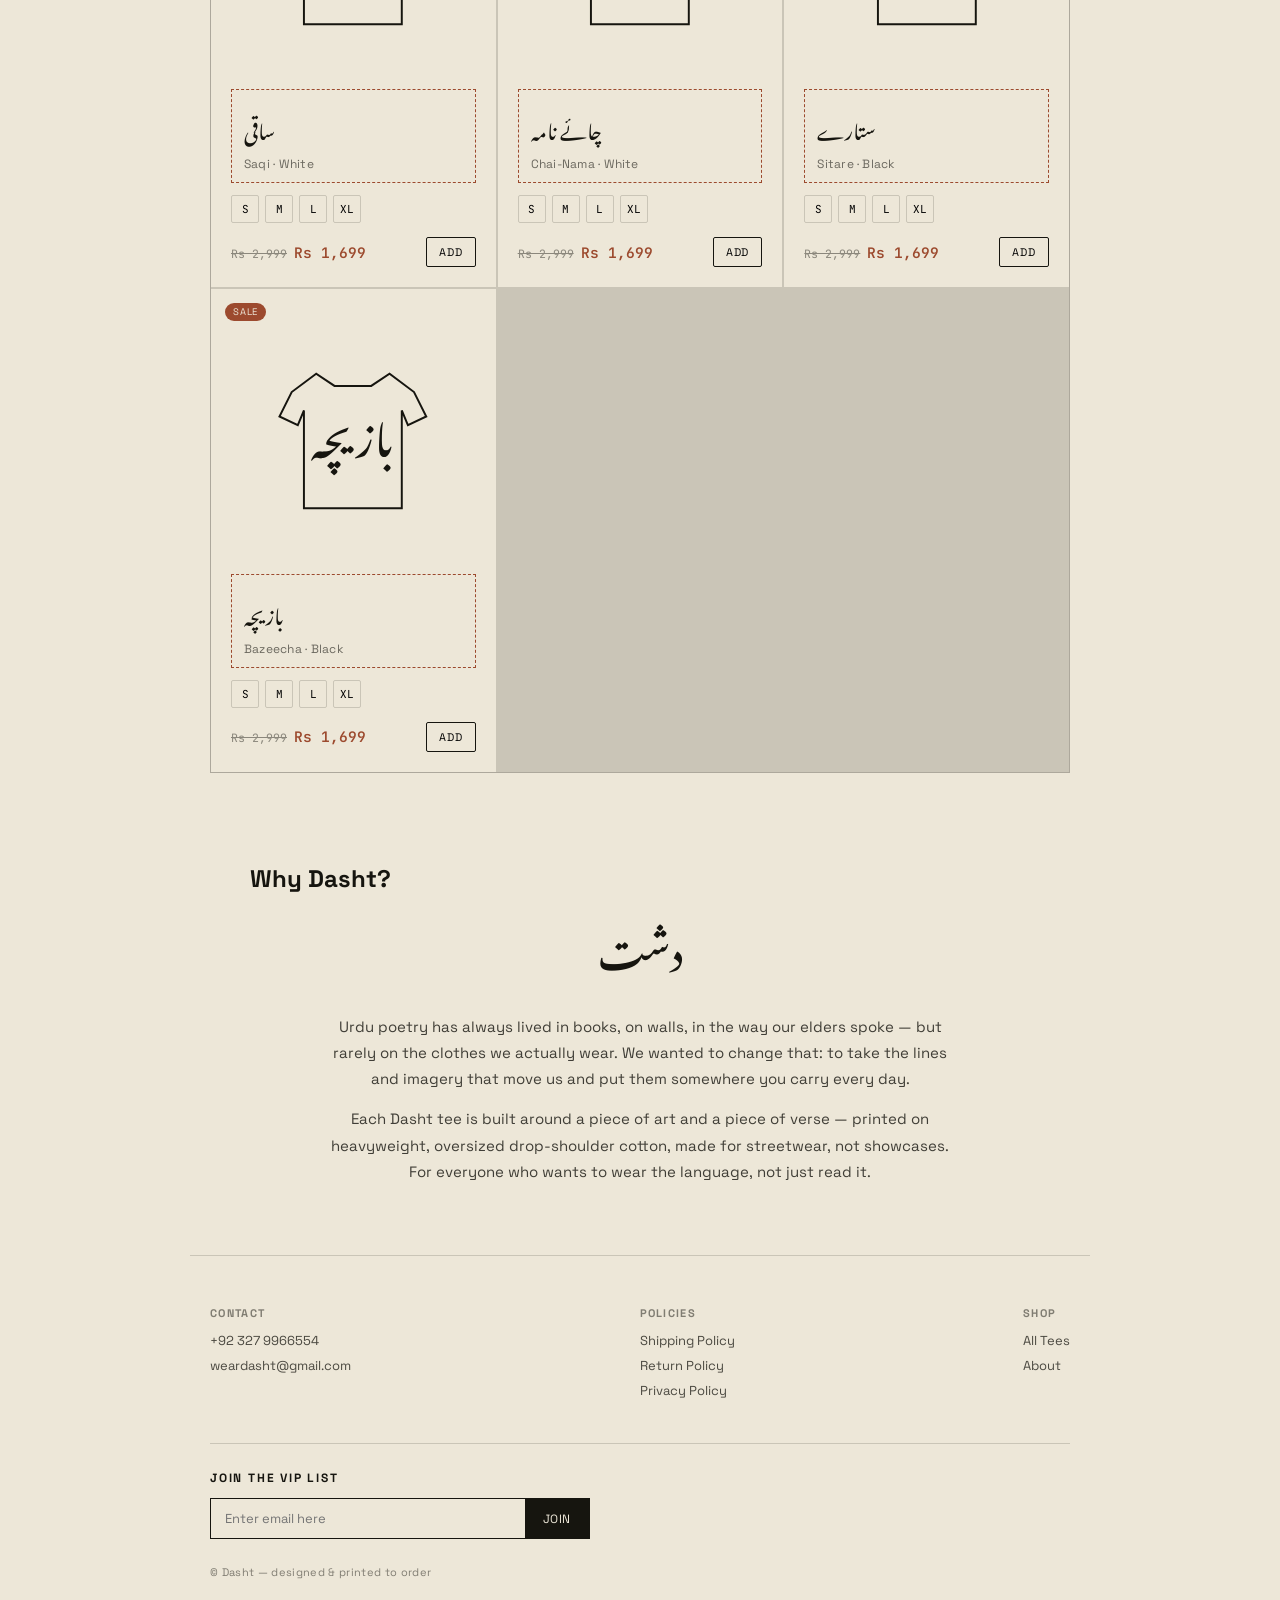
==== commit a2c0af5b: "Add files via upload" ====
--- a/index.html
+++ b/index.html
@@ -6,210 +6,7 @@
 <title>دشت — Dasht | Minimal Urdu Tees</title>
 <link rel="preconnect" href="https://fonts.googleapis.com">
 <link href="https://fonts.googleapis.com/css2?family=Noto+Nastaliq+Urdu:wght@400;700&family=Space+Grotesk:wght@400;500;700&family=JetBrains+Mono:wght@400;500&display=swap" rel="stylesheet">
-<style>
-  :root{
-    --ink:#16150F; --paper:#EDE7D8; --paper-dim:#E2DBC8;
-    --indigo:#2C3A63; --rust:#9C4A2E; --line: rgba(22,21,15,0.16);
-  }
-  *{box-sizing:border-box; margin:0; padding:0;}
-  body{ background:var(--paper); color:var(--ink); font-family:'Space Grotesk', sans-serif; -webkit-font-smoothing:antialiased; }
-  .urdu{ font-family:'Noto Nastaliq Urdu', serif; direction:rtl; }
-  .mono{ font-family:'JetBrains Mono', monospace; }
-  a{ color:inherit; text-decoration:none; }
-  button{ font-family:inherit; cursor:pointer; border:none; background:none; }
-  input, textarea{ font-family:inherit; }
-  section{ scroll-margin-top:110px; }
-  svg.icon{ width:20px; height:20px; stroke:var(--ink); fill:none; stroke-width:1.6; }
-
-  /* ---------- ANNOUNCEMENT BAR ---------- */
-  .announce{
-    background:var(--ink); color:var(--paper); text-align:center;
-    font-size:11.5px; letter-spacing:.05em; padding:9px 12px;
-  }
-
-  /* ---------- HEADER ---------- */
-  header{
-    position:sticky; top:0; z-index:40;
-    background:var(--paper); border-bottom:1px solid var(--line);
-    display:grid; grid-template-columns:1fr auto 1fr;
-    align-items:center; padding:14px 20px;
-  }
-  .head-left{ display:flex; align-items:center; gap:16px; }
-  .head-right{ display:flex; align-items:center; gap:16px; justify-content:flex-end; }
-  .icon-btn{ display:flex; align-items:center; justify-content:center; position:relative; }
-  .brand{ display:flex; justify-content:center; }
-  .brand img{ height:42px; width:auto; display:block; }
-  .brand-fallback{ display:flex; align-items:baseline; gap:8px; }
-  .brand-fallback .urdu{ font-size:24px; font-weight:700; }
-  .brand-fallback .latin{ font-size:10px; letter-spacing:.18em; text-transform:uppercase; opacity:.6; }
-  .cart-count{
-    position:absolute; top:-7px; right:-9px; background:var(--indigo); color:var(--paper);
-    font-size:9.5px; font-family:'JetBrains Mono', monospace; width:16px; height:16px;
-    border-radius:50%; display:flex; align-items:center; justify-content:center;
-  }
-
-  /* search bar */
-  .search-bar{
-    max-height:0; overflow:hidden; transition:max-height .25s ease;
-    background:var(--paper-dim); border-bottom:1px solid var(--line);
-  }
-  .search-bar.open{ max-height:70px; }
-  .search-bar input{
-    width:100%; border:none; background:transparent; padding:16px 20px;
-    font-size:14px; color:var(--ink); outline:none;
-  }
-
-  /* mobile nav drawer */
-  .nav-overlay{ position:fixed; inset:0; background:rgba(22,21,15,0.4); opacity:0; pointer-events:none; transition:opacity .2s; z-index:55; }
-  .nav-overlay.open{ opacity:1; pointer-events:all; }
-  .nav-drawer{
-    position:fixed; top:0; left:0; height:100%; width:min(280px, 80vw);
-    background:var(--paper); z-index:56; border-right:1px solid var(--line);
-    transform:translateX(-100%); transition:transform .3s ease;
-    display:flex; flex-direction:column; padding:22px 0;
-  }
-  .nav-drawer.open{ transform:translateX(0); }
-  .nav-drawer-head{ display:flex; justify-content:space-between; align-items:center; padding:0 22px 22px; border-bottom:1px solid var(--line); margin-bottom:10px; }
-  .nav-drawer a{
-    display:block; padding:14px 22px; font-size:15px; letter-spacing:.02em;
-    border-bottom:1px solid var(--line);
-  }
-  .nav-drawer a:active{ background:var(--paper-dim); }
-
-  /* ---------- HERO ---------- */
-  .hero{ position:relative; max-width:900px; margin:0 auto; border-bottom:1px solid var(--line); }
-  .hero-slider{ position:relative; width:100%; aspect-ratio:4/5; overflow:hidden; background:var(--paper-dim); }
-  .hero-slide{ position:absolute; inset:0; opacity:0; transition:opacity .6s ease; }
-  .hero-slide.active{ opacity:1; }
-  .hero-slide img{ width:100%; height:100%; object-fit:cover; display:block; }
-  .hero-slide .placeholder-text{ display:flex; align-items:center; justify-content:center; height:100%; font-size:12px; opacity:.5; text-align:center; padding:20px; line-height:1.6; }
-  .hero-dots{ position:absolute; bottom:16px; left:0; right:0; display:flex; justify-content:center; gap:6px; }
-  .hero-dot{ width:6px; height:6px; border-radius:50%; background:rgba(237,231,216,0.5); }
-  .hero-dot.active{ background:var(--paper); }
-  .hero-caption{ text-align:center; padding:26px 20px 30px; }
-  .hero-caption .urdu{ font-size:clamp(38px, 8vw, 56px); line-height:1; margin-bottom:10px; }
-  .hero-caption .tagline{ font-size:clamp(19px,4vw,24px); font-weight:700; margin-bottom:10px; }
-  .hero-caption .sub{ font-size:14px; opacity:.7; max-width:380px; margin:0 auto 18px; line-height:1.6; }
-  .hero-cta{ display:inline-block; background:var(--indigo); color:var(--paper); padding:12px 26px; font-size:13px; letter-spacing:.08em; text-transform:uppercase; border-radius:2px; }
-
-  /* ---------- TRUST STRIP ---------- */
-  .trust-strip{ max-width:900px; margin:0 auto; display:grid; grid-template-columns:repeat(4, 1fr); border-bottom:1px solid var(--line); }
-  .trust-item{ padding:20px 8px; text-align:center; border-left:1px solid var(--line); }
-  .trust-item:first-child{ border-left:none; }
-  .trust-item .t-title{ font-size:11.5px; font-weight:700; margin-bottom:3px; }
-  .trust-item .t-sub{ font-size:9.5px; opacity:.55; line-height:1.3; }
-
-  /* ---------- PRODUCTS ---------- */
-  .shop{ max-width:900px; margin:0 auto; padding:60px 20px 20px; }
-  .shop h2, .story h2{ font-size:12px; letter-spacing:.2em; text-transform:uppercase; opacity:.55; margin-bottom:26px; font-weight:500; text-align:center; }
-  .grid{ display:grid; grid-template-columns:repeat(auto-fill, minmax(220px, 1fr)); gap:2px; background:var(--line); border:1px solid var(--line); }
-  .card{ background:var(--paper); padding:24px 20px 20px; display:flex; flex-direction:column; position:relative; }
-  .card-badge{ position:absolute; top:14px; left:14px; font-size:9.5px; letter-spacing:.08em; text-transform:uppercase; background:var(--rust); color:var(--paper); padding:3px 8px; border-radius:12px; }
-  .tee-art{ width:100%; aspect-ratio:1/1; display:flex; align-items:center; justify-content:center; margin-bottom:16px; }
-  .tee-svg path.body{ fill:none; stroke:var(--ink); stroke-width:1.6; }
-  .tee-word{ font-family:'Noto Nastaliq Urdu', serif; font-size:34px; fill:var(--ink); }
-  .card-tag{ border:1px dashed var(--rust); padding:12px 12px 10px; display:flex; flex-direction:column; gap:4px; }
-  .card-word{ font-family:'Noto Nastaliq Urdu', serif; font-size:20px; }
-  .card-meaning{ font-size:12px; opacity:.6; letter-spacing:.02em; }
-  .card-bottom{ display:flex; align-items:center; justify-content:space-between; margin-top:14px; }
-  .price-block{ display:flex; align-items:baseline; gap:7px; }
-  .price-original{ font-family:'JetBrains Mono', monospace; font-size:11.5px; opacity:.45; text-decoration:line-through; }
-  .price-sale{ font-family:'JetBrains Mono', monospace; font-size:14.5px; color:var(--rust); font-weight:600; }
-  .add-btn{ font-size:11px; letter-spacing:.08em; text-transform:uppercase; border:1px solid var(--ink); padding:7px 12px; border-radius:2px; transition:background .15s, color .15s; }
-  .add-btn:hover{ background:var(--ink); color:var(--paper); }
-  .add-btn.added{ background:var(--indigo); border-color:var(--indigo); color:var(--paper); }
-  .size-row{ display:flex; gap:6px; margin-top:12px; }
-  .size-btn{ font-family:'JetBrains Mono', monospace; font-size:11px; width:28px; height:28px; border:1px solid var(--line); display:flex; align-items:center; justify-content:center; border-radius:2px; }
-  .size-btn.selected{ border-color:var(--ink); background:var(--ink); color:var(--paper); }
-  .no-results{ text-align:center; padding:40px 20px; opacity:.5; font-size:13px; grid-column:1/-1; background:var(--paper); }
-
-  /* ---------- WHY DASHT ---------- */
-  .why{ max-width:820px; margin:0 auto; padding:70px 20px; }
-  .why-grid{ display:grid; grid-template-columns:1fr; gap:2px; background:var(--line); border:1px solid var(--line); margin-top:10px; }
-  @media (min-width:640px){ .why-grid{ grid-template-columns:repeat(3,1fr); } }
-  .why-item{ background:var(--paper); padding:26px 22px; text-align:center; }
-  .why-item svg{ margin-bottom:12px; }
-  .why-item h3{ font-size:14px; margin-bottom:8px; }
-  .why-item p{ font-size:12.5px; opacity:.65; line-height:1.6; }
-
-  /* ---------- STORY ---------- */
-  .story{ max-width:760px; margin:0 auto; padding:20px 20px 80px; text-align:center; }
-  .story .urdu{ font-size:40px; margin-bottom:20px; }
-  .story p{ font-size:15px; line-height:1.75; opacity:.8; }
-  .story p + p{ margin-top:14px; }
-
-  /* ---------- CART DRAWER ---------- */
-  .overlay{ position:fixed; inset:0; background:rgba(22,21,15,0.4); opacity:0; pointer-events:none; transition:opacity .25s; z-index:50; }
-  .overlay.open{ opacity:1; pointer-events:all; }
-  .drawer{
-    position:fixed; top:0; right:0; height:100%; width:min(420px, 92vw);
-    background:var(--paper); z-index:60; transform:translateX(100%); transition:transform .3s ease;
-    display:flex; flex-direction:column; border-left:1px solid var(--line);
-  }
-  .drawer.open{ transform:translateX(0); }
-  .drawer-view{ display:none; flex-direction:column; height:100%; }
-  .drawer-view.active{ display:flex; }
-  .drawer-head{ padding:22px 24px; border-bottom:1px solid var(--line); display:flex; align-items:center; justify-content:space-between; }
-  .drawer-head h3{ font-size:13px; letter-spacing:.18em; text-transform:uppercase; }
-  .close-btn{ font-size:20px; line-height:1; }
-  .drawer-body{ flex:1; overflow-y:auto; padding:8px 24px; }
-  .drawer-item{ display:flex; justify-content:space-between; align-items:flex-start; padding:16px 0; border-bottom:1px solid var(--line); gap:10px; }
-  .di-word{ font-family:'Noto Nastaliq Urdu', serif; font-size:20px; }
-  .di-meta{ font-size:11px; opacity:.55; margin-top:3px; }
-  .di-qty{ display:flex; align-items:center; gap:8px; margin-top:8px; }
-  .qty-btn{ width:20px; height:20px; border:1px solid var(--line); font-size:12px; border-radius:2px; }
-  .di-remove{ font-size:11px; opacity:.5; text-decoration:underline; margin-top:8px; display:inline-block; }
-  .di-price{ font-family:'JetBrains Mono', monospace; font-size:13px; white-space:nowrap; }
-  .empty-cart{ padding:40px 0; text-align:center; opacity:.5; font-size:13px; }
-  .drawer-foot{ padding:18px 24px 22px; border-top:1px solid var(--line); }
-  .sum-row{ display:flex; justify-content:space-between; font-size:13px; margin-bottom:8px; opacity:.75; }
-  .sum-row.total-row{ font-size:14px; opacity:1; margin-top:10px; padding-top:10px; border-top:1px solid var(--line); margin-bottom:16px; }
-  .sum-row .mono{ font-size:14px; }
-  .total-row .mono{ font-size:16px; }
-  .free-ship-note{ font-size:11px; color:var(--indigo); margin-bottom:10px; }
-  .primary-btn{ display:block; width:100%; text-align:center; background:var(--indigo); color:var(--paper); padding:14px; font-size:13px; letter-spacing:.1em; text-transform:uppercase; border-radius:2px; transition:opacity .15s; }
-  .primary-btn:hover{ opacity:.85; }
-  .primary-btn.disabled{ opacity:.35; pointer-events:none; }
-  .foot-note{ font-size:10.5px; opacity:.5; margin-top:10px; line-height:1.5; }
-  .field{ margin-bottom:14px; }
-  .field label{ display:block; font-size:11px; letter-spacing:.08em; text-transform:uppercase; opacity:.6; margin-bottom:6px; }
-  .field input, .field textarea{ width:100%; border:1px solid var(--line); background:var(--paper); padding:10px 12px; font-size:14px; border-radius:2px; color:var(--ink); }
-  .field input:focus, .field textarea:focus{ outline:2px solid var(--indigo); outline-offset:1px; }
-  .field textarea{ resize:vertical; min-height:60px; }
-  .back-link{ font-size:11px; letter-spacing:.05em; text-transform:uppercase; opacity:.6; margin-bottom:16px; display:inline-block; }
-  .order-summary-mini{ font-size:11px; opacity:.6; margin-bottom:18px; line-height:1.7; border-bottom:1px solid var(--line); padding-bottom:14px; }
-  .success-state{ padding:60px 10px; text-align:center; }
-  .success-state .urdu{ font-size:40px; margin-bottom:16px; }
-  .success-state h4{ font-size:16px; margin-bottom:10px; }
-  .success-state p{ font-size:13px; opacity:.65; line-height:1.6; margin-bottom:24px; }
-
-  /* ---------- POLICY MODAL ---------- */
-  .policy-modal{ position:fixed; inset:0; z-index:70; display:none; align-items:center; justify-content:center; padding:20px; background:rgba(22,21,15,0.5); }
-  .policy-modal.open{ display:flex; }
-  .policy-box{ background:var(--paper); max-width:520px; width:100%; max-height:80vh; overflow-y:auto; padding:32px 28px; border:1px solid var(--line); position:relative; }
-  .policy-box h3{ font-size:16px; margin-bottom:16px; }
-  .policy-box p{ font-size:13.5px; line-height:1.75; opacity:.8; margin-bottom:12px; }
-  .policy-close{ position:absolute; top:18px; right:20px; font-size:20px; }
-
-  /* ---------- FOOTER ---------- */
-  footer{ max-width:900px; margin:0 auto; padding:50px 20px 60px; border-top:1px solid var(--line); }
-  .footer-top{ display:flex; justify-content:space-between; flex-wrap:wrap; gap:30px; margin-bottom:36px; }
-  .footer-col h4{ font-size:11px; letter-spacing:.12em; text-transform:uppercase; opacity:.5; margin-bottom:12px; }
-  .footer-col a, .footer-col span{ display:block; font-size:13px; opacity:.75; margin-bottom:8px; }
-  .footer-col a:hover{ opacity:1; text-decoration:underline; }
-  .vip{ border-top:1px solid var(--line); padding-top:26px; margin-bottom:26px; }
-  .vip h4{ font-size:12px; letter-spacing:.15em; text-transform:uppercase; margin-bottom:12px; }
-  .vip-form{ display:flex; max-width:380px; border:1px solid var(--ink); }
-  .vip-form input{ flex:1; border:none; background:transparent; padding:11px 14px; font-size:13px; outline:none; }
-  .vip-form button{ padding:11px 18px; background:var(--ink); color:var(--paper); font-size:12px; letter-spacing:.05em; text-transform:uppercase; }
-  .vip-msg{ font-size:11.5px; margin-top:8px; opacity:.7; }
-  .footer-bottom{ font-size:11px; opacity:.5; letter-spacing:.03em; }
-
-  @media (max-width:560px){
-    header{ padding:12px 16px; }
-    .shop, .why, .story{ padding-left:16px; padding-right:16px; }
-  }
-</style>
+<link rel="stylesheet" href="style.css">
 </head>
 <body id="top">
 
@@ -267,7 +64,7 @@
 <div class="trust-strip">
   <div class="trust-item"><div class="t-title">Cash on Delivery</div><div class="t-sub">Pay when it arrives</div></div>
   <div class="trust-item"><div class="t-title">7-Day Return</div><div class="t-sub">Easy exchanges</div></div>
-  <div class="trust-item"><div class="t-title">Premium Cotton</div><div class="t-sub">Heavyweight, pre-shrunk</div></div>
+  <div class="trust-item"><div class="t-title">Premium Fabric</div><div class="t-sub">200 GSM heavyweight</div></div>
   <div class="trust-item"><div class="t-title">Limited Stock</div><div class="t-sub">Small runs only</div></div>
 </div>
 
@@ -279,8 +76,8 @@
 <section class="why" id="why">
   <h2>Why Dasht?</h2>
   <div class="urdu" style="text-align:center; font-size:40px; margin-bottom:20px;">دشت</div>
-  <p style="font-size:15px; line-height:1.75; opacity:.8; text-align:center; max-width:640px; margin:0 auto;">There's no shortage of Urdu brands right now — but most of them turn the volume all the way up. Heavy calligraphy across the whole chest, three lines of poetry, loud colour. Meanwhile the t-shirt you actually reach for every day is almost always in English.</p>
-  <p style="font-size:15px; line-height:1.75; opacity:.8; text-align:center; max-width:640px; margin:14px auto 0;">We started Dasht because we wanted both at once: Urdu that fits into everyday life, printed clean and simple on heavyweight cotton — for everyone who loves the language but wants their t-shirt to stay out of the way.</p>
+  <p style="font-size:15px; line-height:1.75; opacity:.8; text-align:center; max-width:640px; margin:0 auto;">Urdu poetry has always lived in books, on walls, in the way our elders spoke — but rarely on the clothes we actually wear. We wanted to change that: to take the lines and imagery that move us and put them somewhere you carry every day.</p>
+  <p style="font-size:15px; line-height:1.75; opacity:.8; text-align:center; max-width:640px; margin:14px auto 0;">Each Dasht tee is built around a piece of art and a piece of verse — printed on heavyweight, oversized drop-shoulder cotton, made for streetwear, not showcases. For everyone who wants to wear the language, not just read it.</p>
 </section>
 
 <footer>
@@ -391,243 +188,6 @@
   </div>
 </div>
 
-<script>
-/* ====== EDIT THIS: paste your Google Apps Script Web App URL here ====== */
-const GOOGLE_SCRIPT_URL = "https://script.google.com/macros/s/AKfycby_vba8ogC1zI4aVTiuYxy3ouU8z4x2f2NqTO0Dm0UZgAqIwfAOsah394qesOoWHpOJ/exec";
-const SHIPPING_FEE = 250;
-const FREE_SHIPPING_THRESHOLD = 10000;
-
-const PRODUCTS = [
-  { id:'sukoon', word:'سکون', meaning:'Peace',    originalPrice:2999, salePrice:1699, color:'Paper White' },
-  { id:'khwab',  word:'خواب', meaning:'Dream',    originalPrice:2999, salePrice:1699, color:'Deep Indigo' },
-  { id:'sabr',   word:'صبر',  meaning:'Patience', originalPrice:2999, salePrice:1699, color:'Olive' },
-];
-const SIZES = ['S','M','L','XL'];
-
-let cart = JSON.parse(localStorage.getItem('dasht_cart') || '[]');
-let selectedSize = {};
-let searchTerm = '';
-
-function teeSVG(p){
-  return `<svg class="tee-svg" viewBox="0 0 160 160" width="80%" height="80%">
-    <path class="body" d="M50 30 L30 45 L20 65 L35 72 L40 60 L40 140 L120 140 L120 60 L125 72 L140 65 L130 45 L110 30 L95 40 L65 40 Z" />
-    <text x="80" y="98" text-anchor="middle" class="tee-word">${p.word}</text>
-  </svg>`;
-}
-
-function renderGrid(){
-  const grid = document.getElementById('grid');
-  const visible = PRODUCTS.filter(p =>
-    !searchTerm || p.meaning.toLowerCase().includes(searchTerm) || p.word.includes(searchTerm)
-  );
-  if(visible.length === 0){
-    grid.innerHTML = `<div class="no-results">No tees match "${searchTerm}"</div>`;
-    return;
-  }
-  grid.innerHTML = visible.map(p => {
-    selectedSize[p.id] = selectedSize[p.id] || null;
-    return `
-    <div class="card">
-      <span class="card-badge">Sale</span>
-      <div class="tee-art">${teeSVG(p)}</div>
-      <div class="card-tag">
-        <span class="card-word">${p.word}</span>
-        <span class="card-meaning">${p.meaning} · ${p.color}</span>
-      </div>
-      <div class="size-row" id="sizes-${p.id}">
-        ${SIZES.map(s => `<button class="size-btn" onclick="pickSize('${p.id}','${s}')" id="size-${p.id}-${s}">${s}</button>`).join('')}
-      </div>
-      <div class="card-bottom">
-        <div class="price-block">
-          <span class="price-original mono">Rs ${p.originalPrice.toLocaleString()}</span>
-          <span class="price-sale mono">Rs ${p.salePrice.toLocaleString()}</span>
-        </div>
-        <button class="add-btn" id="add-${p.id}" onclick="addToCart('${p.id}')">Add</button>
-      </div>
-    </div>`;
-  }).join('');
-}
-
-function applySearch(){
-  searchTerm = document.getElementById('searchInput').value.trim().toLowerCase();
-  renderGrid();
-}
-function toggleSearch(){
-  const bar = document.getElementById('searchBar');
-  bar.classList.toggle('open');
-  if(bar.classList.contains('open')) document.getElementById('searchInput').focus();
-}
-
-function toggleNav(open){
-  document.getElementById('navDrawer').classList.toggle('open', open);
-  document.getElementById('navOverlay').classList.toggle('open', open);
-}
-
-function pickSize(pid, size){
-  selectedSize[pid] = size;
-  SIZES.forEach(s => document.getElementById(`size-${pid}-${s}`).classList.toggle('selected', s === size));
-}
-
-function addToCart(pid){
-  const size = selectedSize[pid];
-  if(!size){
-    const row = document.getElementById(`sizes-${pid}`);
-    row.style.outline = '1px solid #9C4A2E';
-    setTimeout(()=> row.style.outline = 'none', 900);
-    return;
-  }
-  const product = PRODUCTS.find(p => p.id === pid);
-  const existing = cart.find(i => i.id === pid && i.size === size);
-  if(existing){ existing.qty += 1; }
-  else{ cart.push({ id:pid, word:product.word, meaning:product.meaning, price:product.salePrice, size, qty:1 }); }
-  saveCart();
-  const btn = document.getElementById(`add-${pid}`);
-  btn.textContent = 'Added ✓'; btn.classList.add('added');
-  setTimeout(()=>{ btn.textContent = 'Add'; btn.classList.remove('added'); }, 1200);
-}
-
-function changeQty(idx, delta){
-  cart[idx].qty += delta;
-  if(cart[idx].qty <= 0) cart.splice(idx, 1);
-  saveCart();
-}
-function removeItem(idx){ cart.splice(idx, 1); saveCart(); }
-
-function saveCart(){
-  localStorage.setItem('dasht_cart', JSON.stringify(cart));
-  renderCart();
-}
-
-function subtotal(){ return cart.reduce((a,i) => a + i.qty * i.price, 0); }
-function shippingCost(){ return (cart.length === 0 || subtotal() >= FREE_SHIPPING_THRESHOLD) ? 0 : SHIPPING_FEE; }
-function grandTotal(){ return subtotal() + shippingCost(); }
-
-function renderCart(){
-  const itemsEl = document.getElementById('drawerItems');
-  const countEl = document.getElementById('cartCount');
-  const toCheckoutBtn = document.getElementById('toCheckoutBtn');
-
-  countEl.textContent = cart.reduce((a,i) => a + i.qty, 0);
-  document.getElementById('cartTotal').textContent = `Rs ${subtotal().toLocaleString()}`;
-
-  if(cart.length === 0){
-    itemsEl.innerHTML = `<div class="empty-cart">Your cart is empty.<br>Add a word that means something to you.</div>`;
-    toCheckoutBtn.classList.add('disabled');
-  } else {
-    toCheckoutBtn.classList.remove('disabled');
-    itemsEl.innerHTML = cart.map((item, idx) => `
-      <div class="drawer-item">
-        <div>
-          <div class="di-word">${item.word}</div>
-          <div class="di-meta">${item.meaning} · Size ${item.size}</div>
-          <div class="di-qty">
-            <button class="qty-btn" onclick="changeQty(${idx},-1)">−</button>
-            <span class="mono">${item.qty}</span>
-            <button class="qty-btn" onclick="changeQty(${idx},1)">+</button>
-          </div>
-          <span class="di-remove" onclick="removeItem(${idx})">Remove</span>
-        </div>
-        <span class="di-price mono">Rs ${(item.price * item.qty).toLocaleString()}</span>
-      </div>
-    `).join('');
-  }
-}
-
-function openCart(){
-  document.getElementById('overlay').classList.add('open');
-  document.getElementById('drawer').classList.add('open');
-  backToCart();
-}
-function closeCart(){
-  document.getElementById('overlay').classList.remove('open');
-  document.getElementById('drawer').classList.remove('open');
-}
-
-function goToCheckout(){
-  if(cart.length === 0) return;
-  document.getElementById('cartView').classList.remove('active');
-  document.getElementById('checkoutView').classList.add('active');
-  document.getElementById('successView').classList.remove('active');
-  document.getElementById('orderSummaryMini').innerHTML = cart.map(i =>
-    `${i.meaning} (${i.word}) · Size ${i.size} × ${i.qty} — Rs ${(i.price*i.qty).toLocaleString()}`
-  ).join('<br>');
-  const ship = shippingCost();
-  document.getElementById('checkoutSubtotal').textContent = `Rs ${subtotal().toLocaleString()}`;
-  document.getElementById('checkoutShipping').textContent = ship === 0 ? 'Free' : `Rs ${ship.toLocaleString()}`;
-  document.getElementById('checkoutTotal').textContent = `Rs ${grandTotal().toLocaleString()}`;
-  document.getElementById('freeShipNote').style.display = ship === 0 ? 'block' : 'none';
-}
-
-function backToCart(){
-  document.getElementById('cartView').classList.add('active');
-  document.getElementById('checkoutView').classList.remove('active');
-  document.getElementById('successView').classList.remove('active');
-}
-
-async function placeOrder(){
-  const name = document.getElementById('fName').value.trim();
-  const phone = document.getElementById('fPhone').value.trim();
-  const address = document.getElementById('fAddress').value.trim();
-  const city = document.getElementById('fCity').value.trim();
-  const notes = document.getElementById('fNotes').value.trim();
-
-  if(!name || !phone || !address || !city){
-    document.getElementById('checkoutForm').reportValidity();
-    return;
-  }
-
-  const itemsText = cart.map(i => `${i.meaning} (${i.word}) x${i.qty} [${i.size}]`).join(', ');
-  const ship = shippingCost();
-  const payload = {
-    type: 'order', name, phone, address, city, notes,
-    items: itemsText,
-    total: `Rs ${grandTotal().toLocaleString()} (shipping: ${ship === 0 ? 'Free' : 'Rs ' + ship})`
-  };
-
-  const btn = document.getElementById('placeOrderBtn');
-  btn.textContent = 'Placing order...';
-  btn.classList.add('disabled');
-
-  try{
-    await fetch(GOOGLE_SCRIPT_URL, {
-      method: 'POST', mode: 'no-cors',
-      headers: { 'Content-Type': 'text/plain' },
-      body: JSON.stringify(payload)
-    });
-  } catch(err){ console.error('Order send failed', err); }
-
-  cart = [];
-  saveCart();
-  document.getElementById('cartView').classList.remove('active');
-  document.getElementById('checkoutView').classList.remove('active');
-  document.getElementById('successView').classList.add('active');
-  btn.textContent = 'Place Order';
-  btn.classList.remove('disabled');
-}
-
-async function joinVIP(e){
-  e.preventDefault();
-  const email = document.getElementById('vipEmail').value.trim();
-  const msg = document.getElementById('vipMsg');
-  if(!email) return false;
-  msg.textContent = 'Joining...';
-  try{
-    await fetch(GOOGLE_SCRIPT_URL, {
-      method: 'POST', mode: 'no-cors',
-      headers: { 'Content-Type': 'text/plain' },
-      body: JSON.stringify({ type: 'newsletter', email })
-    });
-  } catch(err){ console.error('VIP signup failed', err); }
-  msg.textContent = "You're on the list.";
-  document.getElementById('vipEmail').value = '';
-  return false;
-}
-
-function openPolicy(name){ document.getElementById(name + 'Modal').classList.add('open'); }
-function closePolicy(name){ document.getElementById(name + 'Modal').classList.remove('open'); }
-
-renderGrid();
-renderCart();
-</script>
+<script src="site.js"></script>
 </body>
 </html>
--- a/style.css
+++ b/style.css
@@ -0,0 +1,239 @@
+  :root{
+    --ink:#16150F; --paper:#EDE7D8; --paper-dim:#E2DBC8;
+    --indigo:#2C3A63; --rust:#9C4A2E; --line: rgba(22,21,15,0.16);
+  }
+  *{box-sizing:border-box; margin:0; padding:0;}
+  body{ background:var(--paper); color:var(--ink); font-family:'Space Grotesk', sans-serif; -webkit-font-smoothing:antialiased; }
+  .urdu{ font-family:'Noto Nastaliq Urdu', serif; direction:rtl; }
+  .mono{ font-family:'JetBrains Mono', monospace; }
+  a{ color:inherit; text-decoration:none; }
+  button{ font-family:inherit; cursor:pointer; border:none; background:none; }
+  input, textarea{ font-family:inherit; }
+  section{ scroll-margin-top:110px; }
+  svg.icon{ width:20px; height:20px; stroke:var(--ink); fill:none; stroke-width:1.6; }
+
+  /* ---------- ANNOUNCEMENT BAR ---------- */
+  .announce{
+    background:var(--ink); color:var(--paper); text-align:center;
+    font-size:11.5px; letter-spacing:.05em; padding:9px 12px;
+  }
+
+  /* ---------- HEADER ---------- */
+  header{
+    position:sticky; top:0; z-index:40;
+    background:var(--paper); border-bottom:1px solid var(--line);
+    display:grid; grid-template-columns:1fr auto 1fr;
+    align-items:center; padding:14px 20px;
+  }
+  .head-left{ display:flex; align-items:center; gap:16px; }
+  .head-right{ display:flex; align-items:center; gap:16px; justify-content:flex-end; }
+  .icon-btn{ display:flex; align-items:center; justify-content:center; position:relative; }
+  .brand{ display:flex; justify-content:center; }
+  .brand img{ height:42px; width:auto; display:block; }
+  .brand-fallback{ display:flex; align-items:baseline; gap:8px; }
+  .brand-fallback .urdu{ font-size:24px; font-weight:700; }
+  .brand-fallback .latin{ font-size:10px; letter-spacing:.18em; text-transform:uppercase; opacity:.6; }
+  .cart-count{
+    position:absolute; top:-7px; right:-9px; background:var(--indigo); color:var(--paper);
+    font-size:9.5px; font-family:'JetBrains Mono', monospace; width:16px; height:16px;
+    border-radius:50%; display:flex; align-items:center; justify-content:center;
+  }
+
+  /* search bar */
+  .search-bar{
+    max-height:0; overflow:hidden; transition:max-height .25s ease;
+    background:var(--paper-dim); border-bottom:1px solid var(--line);
+  }
+  .search-bar.open{ max-height:70px; }
+  .search-bar input{
+    width:100%; border:none; background:transparent; padding:16px 20px;
+    font-size:14px; color:var(--ink); outline:none;
+  }
+
+  /* mobile nav drawer */
+  .nav-overlay{ position:fixed; inset:0; background:rgba(22,21,15,0.4); opacity:0; pointer-events:none; transition:opacity .2s; z-index:55; }
+  .nav-overlay.open{ opacity:1; pointer-events:all; }
+  .nav-drawer{
+    position:fixed; top:0; left:0; height:100%; width:min(280px, 80vw);
+    background:var(--paper); z-index:56; border-right:1px solid var(--line);
+    transform:translateX(-100%); transition:transform .3s ease;
+    display:flex; flex-direction:column; padding:22px 0;
+  }
+  .nav-drawer.open{ transform:translateX(0); }
+  .nav-drawer-head{ display:flex; justify-content:space-between; align-items:center; padding:0 22px 22px; border-bottom:1px solid var(--line); margin-bottom:10px; }
+  .nav-drawer a{
+    display:block; padding:14px 22px; font-size:15px; letter-spacing:.02em;
+    border-bottom:1px solid var(--line);
+  }
+  .nav-drawer a:active{ background:var(--paper-dim); }
+
+  /* ---------- HERO ---------- */
+  .hero{ position:relative; max-width:900px; margin:0 auto; border-bottom:1px solid var(--line); }
+  .hero-slider{ position:relative; width:100%; aspect-ratio:4/5; overflow:hidden; background:var(--paper-dim); }
+  .hero-slide{ position:absolute; inset:0; opacity:0; transition:opacity .6s ease; }
+  .hero-slide.active{ opacity:1; }
+  .hero-slide img{ width:100%; height:100%; object-fit:cover; display:block; }
+  .hero-slide .placeholder-text{ display:flex; align-items:center; justify-content:center; height:100%; font-size:12px; opacity:.5; text-align:center; padding:20px; line-height:1.6; }
+  .hero-dots{ position:absolute; bottom:16px; left:0; right:0; display:flex; justify-content:center; gap:6px; }
+  .hero-dot{ width:6px; height:6px; border-radius:50%; background:rgba(237,231,216,0.5); }
+  .hero-dot.active{ background:var(--paper); }
+  .hero-caption{ text-align:center; padding:26px 20px 30px; }
+  .hero-caption .urdu{ font-size:clamp(38px, 8vw, 56px); line-height:1; margin-bottom:10px; }
+  .hero-caption .tagline{ font-size:clamp(19px,4vw,24px); font-weight:700; margin-bottom:10px; }
+  .hero-caption .sub{ font-size:14px; opacity:.7; max-width:380px; margin:0 auto 18px; line-height:1.6; }
+  .hero-cta{ display:inline-block; background:var(--indigo); color:var(--paper); padding:12px 26px; font-size:13px; letter-spacing:.08em; text-transform:uppercase; border-radius:2px; }
+
+  /* ---------- TRUST STRIP ---------- */
+  .trust-strip{ max-width:900px; margin:0 auto; display:grid; grid-template-columns:repeat(4, 1fr); border-bottom:1px solid var(--line); }
+  .trust-item{ padding:20px 8px; text-align:center; border-left:1px solid var(--line); }
+  .trust-item:first-child{ border-left:none; }
+  .trust-item .t-title{ font-size:11.5px; font-weight:700; margin-bottom:3px; }
+  .trust-item .t-sub{ font-size:9.5px; opacity:.55; line-height:1.3; }
+
+  /* ---------- PRODUCTS ---------- */
+  .shop{ max-width:900px; margin:0 auto; padding:60px 20px 20px; }
+  .shop h2, .story h2{ font-size:12px; letter-spacing:.2em; text-transform:uppercase; opacity:.55; margin-bottom:26px; font-weight:500; text-align:center; }
+  .grid{ display:grid; grid-template-columns:repeat(auto-fill, minmax(220px, 1fr)); gap:2px; background:var(--line); border:1px solid var(--line); }
+  .card{ background:var(--paper); padding:24px 20px 20px; display:flex; flex-direction:column; position:relative; }
+  .card-badge{ position:absolute; top:14px; left:14px; font-size:9.5px; letter-spacing:.08em; text-transform:uppercase; background:var(--rust); color:var(--paper); padding:3px 8px; border-radius:12px; }
+  .tee-art{ width:100%; aspect-ratio:1/1; display:flex; align-items:center; justify-content:center; margin-bottom:16px; }
+  .tee-svg path.body{ fill:none; stroke:var(--ink); stroke-width:1.6; }
+  .tee-word{ font-family:'Noto Nastaliq Urdu', serif; font-size:34px; fill:var(--ink); }
+  .card-tag{ border:1px dashed var(--rust); padding:12px 12px 10px; display:flex; flex-direction:column; gap:4px; }
+  .card-word{ font-family:'Noto Nastaliq Urdu', serif; font-size:20px; }
+  .card-meaning{ font-size:12px; opacity:.6; letter-spacing:.02em; }
+  .card-bottom{ display:flex; align-items:center; justify-content:space-between; margin-top:14px; }
+  .price-block{ display:flex; align-items:baseline; gap:7px; }
+  .price-original{ font-family:'JetBrains Mono', monospace; font-size:11.5px; opacity:.45; text-decoration:line-through; }
+  .price-sale{ font-family:'JetBrains Mono', monospace; font-size:14.5px; color:var(--rust); font-weight:600; }
+  .add-btn{ font-size:11px; letter-spacing:.08em; text-transform:uppercase; border:1px solid var(--ink); padding:7px 12px; border-radius:2px; transition:background .15s, color .15s; }
+  .add-btn:hover{ background:var(--ink); color:var(--paper); }
+  .add-btn.added{ background:var(--indigo); border-color:var(--indigo); color:var(--paper); }
+  .size-row{ display:flex; gap:6px; margin-top:12px; }
+  .size-btn{ font-family:'JetBrains Mono', monospace; font-size:11px; width:28px; height:28px; border:1px solid var(--line); display:flex; align-items:center; justify-content:center; border-radius:2px; }
+  .size-btn.selected{ border-color:var(--ink); background:var(--ink); color:var(--paper); }
+  .no-results{ text-align:center; padding:40px 20px; opacity:.5; font-size:13px; grid-column:1/-1; background:var(--paper); }
+
+  /* ---------- WHY DASHT ---------- */
+  .why{ max-width:820px; margin:0 auto; padding:70px 20px; }
+  .why-grid{ display:grid; grid-template-columns:1fr; gap:2px; background:var(--line); border:1px solid var(--line); margin-top:10px; }
+  @media (min-width:640px){ .why-grid{ grid-template-columns:repeat(3,1fr); } }
+  .why-item{ background:var(--paper); padding:26px 22px; text-align:center; }
+  .why-item svg{ margin-bottom:12px; }
+  .why-item h3{ font-size:14px; margin-bottom:8px; }
+  .why-item p{ font-size:12.5px; opacity:.65; line-height:1.6; }
+
+  /* ---------- STORY ---------- */
+  .story{ max-width:760px; margin:0 auto; padding:20px 20px 80px; text-align:center; }
+  .story .urdu{ font-size:40px; margin-bottom:20px; }
+  .story p{ font-size:15px; line-height:1.75; opacity:.8; }
+  .story p + p{ margin-top:14px; }
+
+  /* ---------- CART DRAWER ---------- */
+  .overlay{ position:fixed; inset:0; background:rgba(22,21,15,0.4); opacity:0; pointer-events:none; transition:opacity .25s; z-index:50; }
+  .overlay.open{ opacity:1; pointer-events:all; }
+  .drawer{
+    position:fixed; top:0; right:0; height:100%; width:min(420px, 92vw);
+    background:var(--paper); z-index:60; transform:translateX(100%); transition:transform .3s ease;
+    display:flex; flex-direction:column; border-left:1px solid var(--line);
+  }
+  .drawer.open{ transform:translateX(0); }
+  .drawer-view{ display:none; flex-direction:column; height:100%; }
+  .drawer-view.active{ display:flex; }
+  .drawer-head{ padding:22px 24px; border-bottom:1px solid var(--line); display:flex; align-items:center; justify-content:space-between; }
+  .drawer-head h3{ font-size:13px; letter-spacing:.18em; text-transform:uppercase; }
+  .close-btn{ font-size:20px; line-height:1; }
+  .drawer-body{ flex:1; overflow-y:auto; padding:8px 24px; }
+  .drawer-item{ display:flex; justify-content:space-between; align-items:flex-start; padding:16px 0; border-bottom:1px solid var(--line); gap:10px; }
+  .di-word{ font-family:'Noto Nastaliq Urdu', serif; font-size:20px; }
+  .di-meta{ font-size:11px; opacity:.55; margin-top:3px; }
+  .di-qty{ display:flex; align-items:center; gap:8px; margin-top:8px; }
+  .qty-btn{ width:20px; height:20px; border:1px solid var(--line); font-size:12px; border-radius:2px; }
+  .di-remove{ font-size:11px; opacity:.5; text-decoration:underline; margin-top:8px; display:inline-block; }
+  .di-price{ font-family:'JetBrains Mono', monospace; font-size:13px; white-space:nowrap; }
+  .empty-cart{ padding:40px 0; text-align:center; opacity:.5; font-size:13px; }
+  .drawer-foot{ padding:18px 24px 22px; border-top:1px solid var(--line); }
+  .sum-row{ display:flex; justify-content:space-between; font-size:13px; margin-bottom:8px; opacity:.75; }
+  .sum-row.total-row{ font-size:14px; opacity:1; margin-top:10px; padding-top:10px; border-top:1px solid var(--line); margin-bottom:16px; }
+  .sum-row .mono{ font-size:14px; }
+  .total-row .mono{ font-size:16px; }
+  .free-ship-note{ font-size:11px; color:var(--indigo); margin-bottom:10px; }
+  .primary-btn{ display:block; width:100%; text-align:center; background:var(--indigo); color:var(--paper); padding:14px; font-size:13px; letter-spacing:.1em; text-transform:uppercase; border-radius:2px; transition:opacity .15s; }
+  .primary-btn:hover{ opacity:.85; }
+  .primary-btn.disabled{ opacity:.35; pointer-events:none; }
+  .foot-note{ font-size:10.5px; opacity:.5; margin-top:10px; line-height:1.5; }
+  .field{ margin-bottom:14px; }
+  .field label{ display:block; font-size:11px; letter-spacing:.08em; text-transform:uppercase; opacity:.6; margin-bottom:6px; }
+  .field input, .field textarea{ width:100%; border:1px solid var(--line); background:var(--paper); padding:10px 12px; font-size:14px; border-radius:2px; color:var(--ink); }
+  .field input:focus, .field textarea:focus{ outline:2px solid var(--indigo); outline-offset:1px; }
+  .field textarea{ resize:vertical; min-height:60px; }
+  .back-link{ font-size:11px; letter-spacing:.05em; text-transform:uppercase; opacity:.6; margin-bottom:16px; display:inline-block; }
+  .order-summary-mini{ font-size:11px; opacity:.6; margin-bottom:18px; line-height:1.7; border-bottom:1px solid var(--line); padding-bottom:14px; }
+  .success-state{ padding:60px 10px; text-align:center; }
+  .success-state .urdu{ font-size:40px; margin-bottom:16px; }
+  .success-state h4{ font-size:16px; margin-bottom:10px; }
+  .success-state p{ font-size:13px; opacity:.65; line-height:1.6; margin-bottom:24px; }
+
+  /* ---------- POLICY MODAL ---------- */
+  .policy-modal{ position:fixed; inset:0; z-index:70; display:none; align-items:center; justify-content:center; padding:20px; background:rgba(22,21,15,0.5); }
+  .policy-modal.open{ display:flex; }
+  .policy-box{ background:var(--paper); max-width:520px; width:100%; max-height:80vh; overflow-y:auto; padding:32px 28px; border:1px solid var(--line); position:relative; }
+  .policy-box h3{ font-size:16px; margin-bottom:16px; }
+  .policy-box p{ font-size:13.5px; line-height:1.75; opacity:.8; margin-bottom:12px; }
+  .policy-close{ position:absolute; top:18px; right:20px; font-size:20px; }
+
+  /* ---------- FOOTER ---------- */
+  footer{ max-width:900px; margin:0 auto; padding:50px 20px 60px; border-top:1px solid var(--line); }
+  .footer-top{ display:flex; justify-content:space-between; flex-wrap:wrap; gap:30px; margin-bottom:36px; }
+  .footer-col h4{ font-size:11px; letter-spacing:.12em; text-transform:uppercase; opacity:.5; margin-bottom:12px; }
+  .footer-col a, .footer-col span{ display:block; font-size:13px; opacity:.75; margin-bottom:8px; }
+  .footer-col a:hover{ opacity:1; text-decoration:underline; }
+  .vip{ border-top:1px solid var(--line); padding-top:26px; margin-bottom:26px; }
+  .vip h4{ font-size:12px; letter-spacing:.15em; text-transform:uppercase; margin-bottom:12px; }
+  .vip-form{ display:flex; max-width:380px; border:1px solid var(--ink); }
+  .vip-form input{ flex:1; border:none; background:transparent; padding:11px 14px; font-size:13px; outline:none; }
+  .vip-form button{ padding:11px 18px; background:var(--ink); color:var(--paper); font-size:12px; letter-spacing:.05em; text-transform:uppercase; }
+  .vip-msg{ font-size:11.5px; margin-top:8px; opacity:.7; }
+  .footer-bottom{ font-size:11px; opacity:.5; letter-spacing:.03em; }
+
+  @media (max-width:560px){
+    header{ padding:12px 16px; }
+    .shop, .why, .story{ padding-left:16px; padding-right:16px; }
+  }
+
+/* ---------- PRODUCT CARD LINK (homepage grid) ---------- */
+.card-link{ display:block; color:inherit; text-decoration:none; }
+
+/* ---------- PRODUCT DETAIL PAGE ---------- */
+.pdp-crumb{ max-width:900px; margin:0 auto; padding:16px 20px 0; font-size:12px; opacity:.6; letter-spacing:.03em; }
+.pdp-crumb a:hover{ text-decoration:underline; }
+.pdp-wrap{ max-width:900px; margin:0 auto; padding:20px 20px 70px; display:grid; grid-template-columns:1fr; gap:30px; }
+@media (min-width:720px){ .pdp-wrap{ grid-template-columns:1fr 1fr; gap:44px; } }
+.pdp-gallery{ display:flex; flex-direction:column; gap:10px; }
+.gallery-main-frame{ width:100%; aspect-ratio:1/1; border:1px solid var(--line); overflow:hidden; background:var(--paper-dim); display:flex; align-items:center; justify-content:center; }
+.gallery-main-frame img{ width:100%; height:100%; object-fit:cover; display:block; }
+.gallery-main-frame .tee-art{ margin:0; width:70%; }
+.gallery-thumbs{ display:grid; grid-template-columns:repeat(4, 1fr); gap:8px; }
+.gallery-thumb{ aspect-ratio:1/1; border:1px solid var(--line); overflow:hidden; cursor:pointer; background:var(--paper-dim); opacity:.6; transition:opacity .15s, border-color .15s; }
+.gallery-thumb img{ width:100%; height:100%; object-fit:cover; display:block; }
+.gallery-thumb.active{ opacity:1; border-color:var(--ink); }
+.pdp-info{ display:flex; flex-direction:column; }
+.pdp-badge{ align-self:flex-start; font-size:9.5px; letter-spacing:.08em; text-transform:uppercase; background:var(--rust); color:var(--paper); padding:3px 8px; border-radius:12px; margin-bottom:14px; }
+.pdp-word{ font-family:'Noto Nastaliq Urdu', serif; font-size:44px; line-height:1; margin-bottom:6px; }
+.pdp-meaning{ font-size:14px; opacity:.6; margin-bottom:16px; }
+.pdp-price{ display:flex; align-items:baseline; gap:10px; margin-bottom:22px; }
+.pdp-price .price-original{ font-size:15px; }
+.pdp-price .price-sale{ font-size:22px; }
+.pdp-section-label{ font-size:11px; letter-spacing:.1em; text-transform:uppercase; opacity:.55; margin-bottom:10px; }
+.pdp-sizes{ display:flex; gap:8px; margin-bottom:24px; }
+.pdp-sizes .size-btn{ width:40px; height:40px; font-size:12px; }
+.pdp-add-btn{ display:block; width:100%; text-align:center; background:var(--indigo); color:var(--paper); padding:15px; font-size:13px; letter-spacing:.1em; text-transform:uppercase; border-radius:2px; margin-bottom:24px; transition:opacity .15s; }
+.pdp-add-btn:hover{ opacity:.85; }
+.pdp-add-btn.added{ background:var(--ink); }
+.pdp-desc{ font-size:14px; line-height:1.75; opacity:.75; margin-bottom:20px; }
+.pdp-meta-list{ font-size:12.5px; opacity:.6; line-height:2; border-top:1px solid var(--line); padding-top:16px; }
+.pdp-features{ list-style:none; margin:0 0 20px; padding:0; }
+.pdp-features li{ font-size:13.5px; opacity:.75; line-height:1.9; padding-left:22px; position:relative; }
+.pdp-features li::before{ content:"✔"; position:absolute; left:0; color:var(--rust); font-size:11px; top:3px; }
+.size-chart-link{ font-size:11px; text-decoration:underline; opacity:.7; text-transform:none; letter-spacing:0; font-weight:400; margin-left:8px; cursor:pointer; }
+.size-chart-img{ width:100%; display:block; border:1px solid var(--line); }
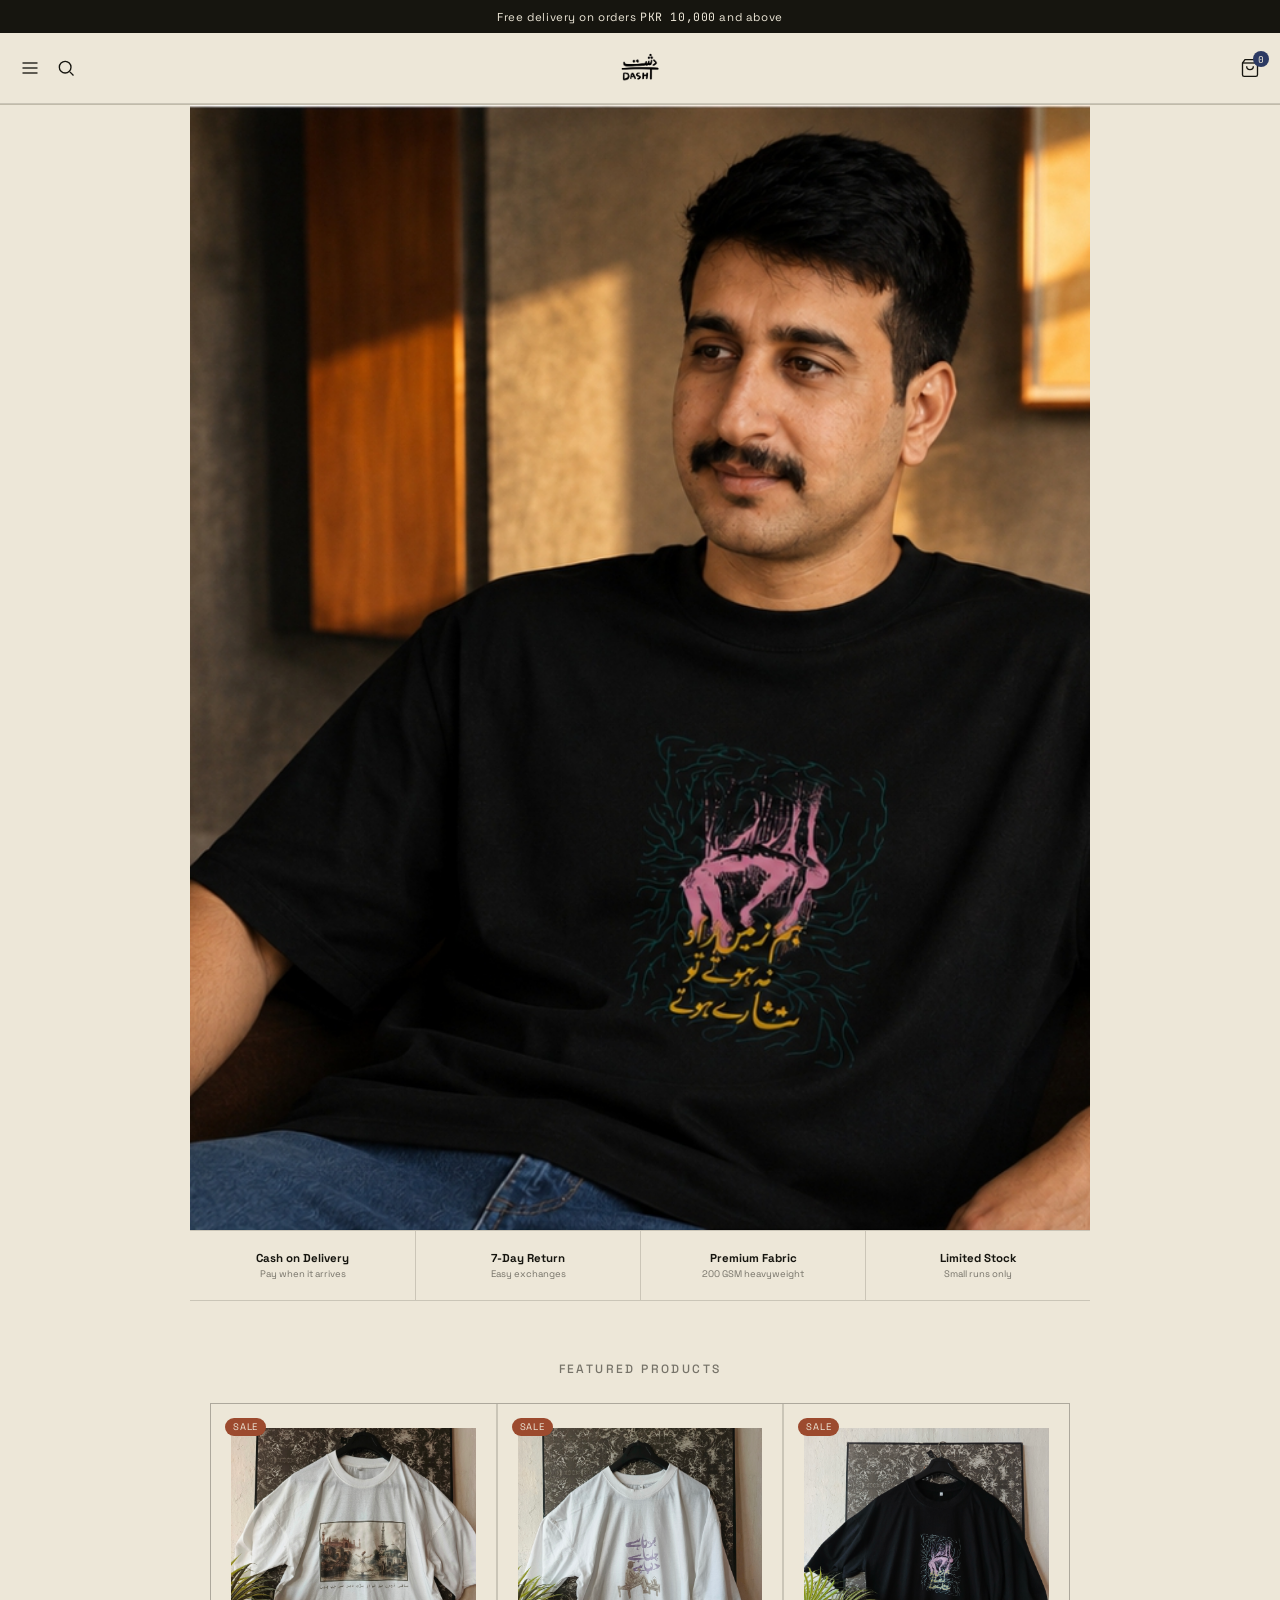
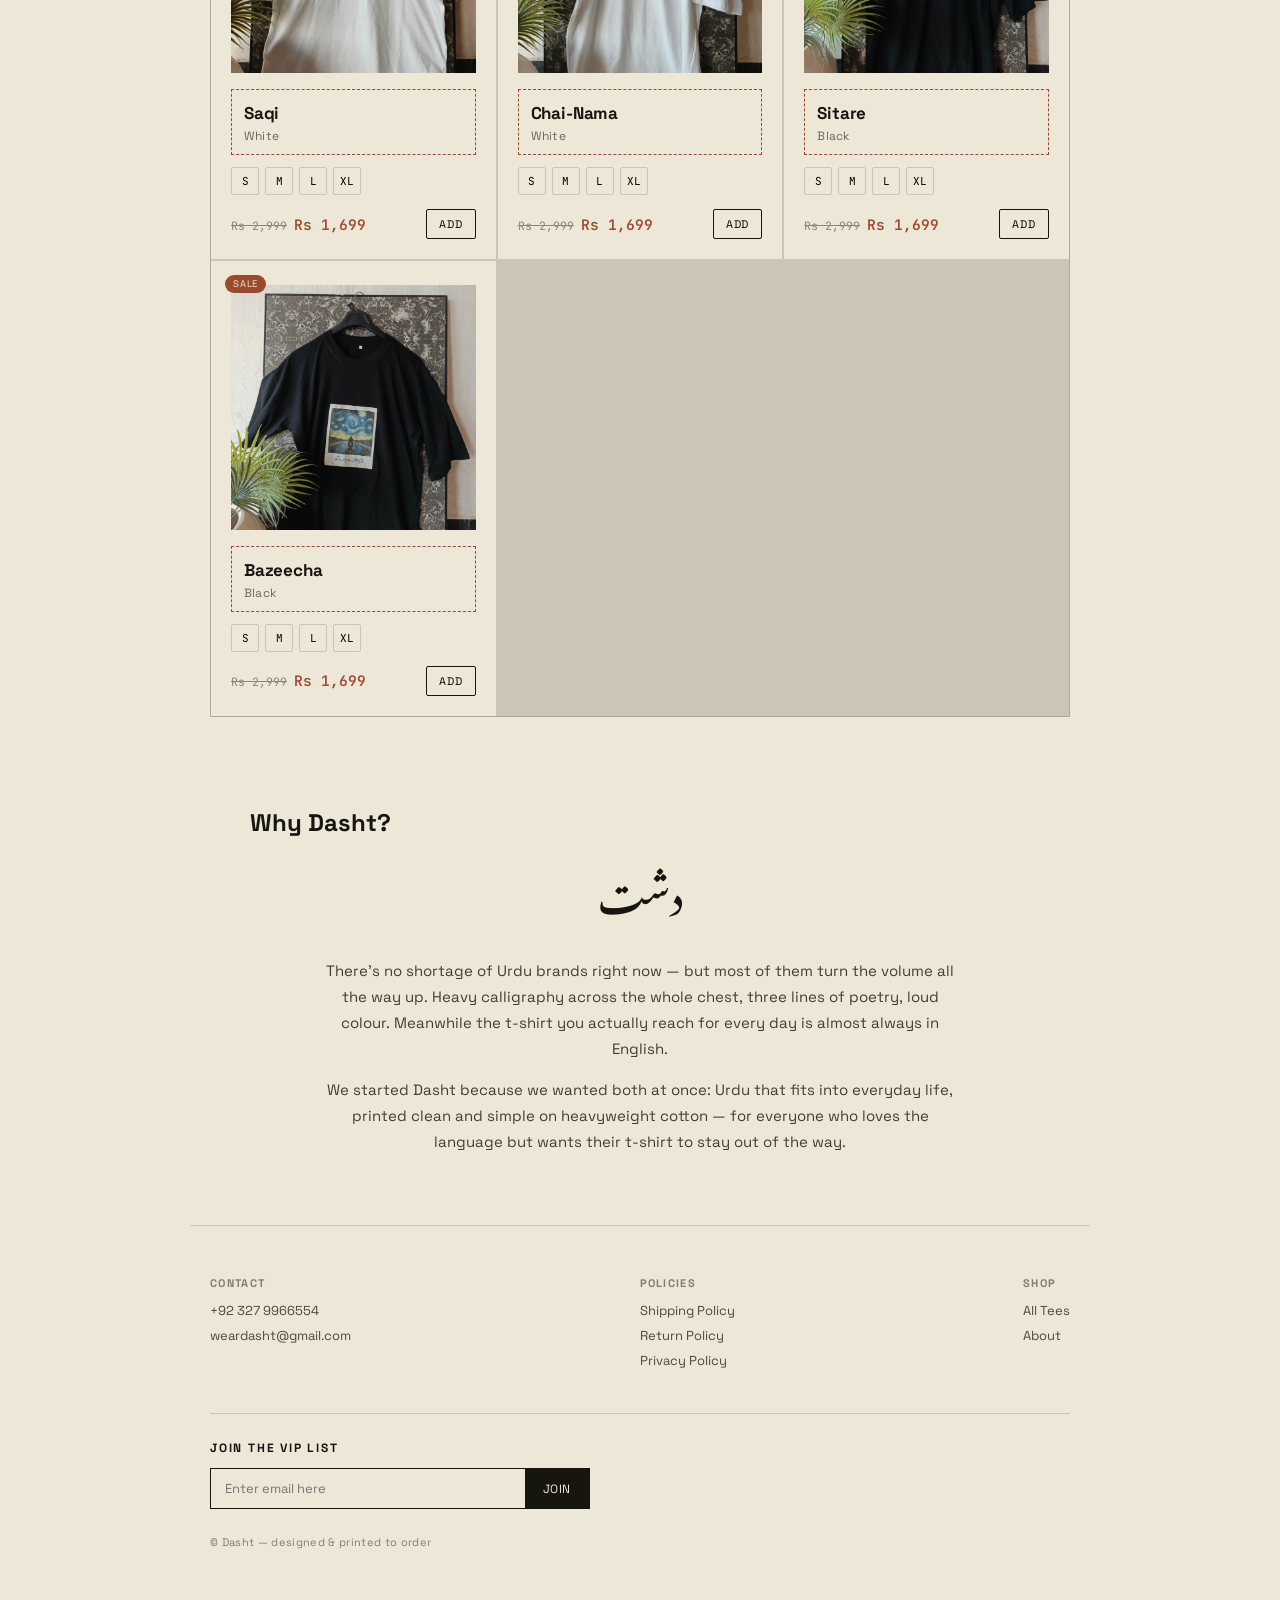
==== commit 8a13b88d: "Add files via upload" ====
--- a/index.html
+++ b/index.html
@@ -76,8 +76,8 @@
 <section class="why" id="why">
   <h2>Why Dasht?</h2>
   <div class="urdu" style="text-align:center; font-size:40px; margin-bottom:20px;">دشت</div>
-  <p style="font-size:15px; line-height:1.75; opacity:.8; text-align:center; max-width:640px; margin:0 auto;">Urdu poetry has always lived in books, on walls, in the way our elders spoke — but rarely on the clothes we actually wear. We wanted to change that: to take the lines and imagery that move us and put them somewhere you carry every day.</p>
-  <p style="font-size:15px; line-height:1.75; opacity:.8; text-align:center; max-width:640px; margin:14px auto 0;">Each Dasht tee is built around a piece of art and a piece of verse — printed on heavyweight, oversized drop-shoulder cotton, made for streetwear, not showcases. For everyone who wants to wear the language, not just read it.</p>
+  <p style="font-size:15px; line-height:1.75; opacity:.8; text-align:center; max-width:640px; margin:0 auto;">There's no shortage of Urdu brands right now — but most of them turn the volume all the way up. Heavy calligraphy across the whole chest, three lines of poetry, loud colour. Meanwhile the t-shirt you actually reach for every day is almost always in English.</p>
+  <p style="font-size:15px; line-height:1.75; opacity:.8; text-align:center; max-width:640px; margin:14px auto 0;">We started Dasht because we wanted both at once: Urdu that fits into everyday life, printed clean and simple on heavyweight cotton — for everyone who loves the language but wants their t-shirt to stay out of the way.</p>
 </section>
 
 <footer>
--- a/style.css
+++ b/style.css
@@ -96,11 +96,11 @@
   .grid{ display:grid; grid-template-columns:repeat(auto-fill, minmax(220px, 1fr)); gap:2px; background:var(--line); border:1px solid var(--line); }
   .card{ background:var(--paper); padding:24px 20px 20px; display:flex; flex-direction:column; position:relative; }
   .card-badge{ position:absolute; top:14px; left:14px; font-size:9.5px; letter-spacing:.08em; text-transform:uppercase; background:var(--rust); color:var(--paper); padding:3px 8px; border-radius:12px; }
-  .tee-art{ width:100%; aspect-ratio:1/1; display:flex; align-items:center; justify-content:center; margin-bottom:16px; }
+  .tee-art{ width:100%; aspect-ratio:1/1; display:flex; align-items:center; justify-content:center; margin-bottom:16px; overflow:hidden; background:var(--paper-dim); }
   .tee-svg path.body{ fill:none; stroke:var(--ink); stroke-width:1.6; }
   .tee-word{ font-family:'Noto Nastaliq Urdu', serif; font-size:34px; fill:var(--ink); }
   .card-tag{ border:1px dashed var(--rust); padding:12px 12px 10px; display:flex; flex-direction:column; gap:4px; }
-  .card-word{ font-family:'Noto Nastaliq Urdu', serif; font-size:20px; }
+  .card-name{ font-family:'Space Grotesk', sans-serif; font-weight:700; font-size:17px; letter-spacing:-0.01em; }
   .card-meaning{ font-size:12px; opacity:.6; letter-spacing:.02em; }
   .card-bottom{ display:flex; align-items:center; justify-content:space-between; margin-top:14px; }
   .price-block{ display:flex; align-items:baseline; gap:7px; }
@@ -219,7 +219,7 @@
 .gallery-thumb.active{ opacity:1; border-color:var(--ink); }
 .pdp-info{ display:flex; flex-direction:column; }
 .pdp-badge{ align-self:flex-start; font-size:9.5px; letter-spacing:.08em; text-transform:uppercase; background:var(--rust); color:var(--paper); padding:3px 8px; border-radius:12px; margin-bottom:14px; }
-.pdp-word{ font-family:'Noto Nastaliq Urdu', serif; font-size:44px; line-height:1; margin-bottom:6px; }
+.pdp-word{ font-family:'Space Grotesk', sans-serif; font-weight:700; font-size:32px; line-height:1.1; margin-bottom:8px; letter-spacing:-0.01em; }
 .pdp-meaning{ font-size:14px; opacity:.6; margin-bottom:16px; }
 .pdp-price{ display:flex; align-items:baseline; gap:10px; margin-bottom:22px; }
 .pdp-price .price-original{ font-size:15px; }
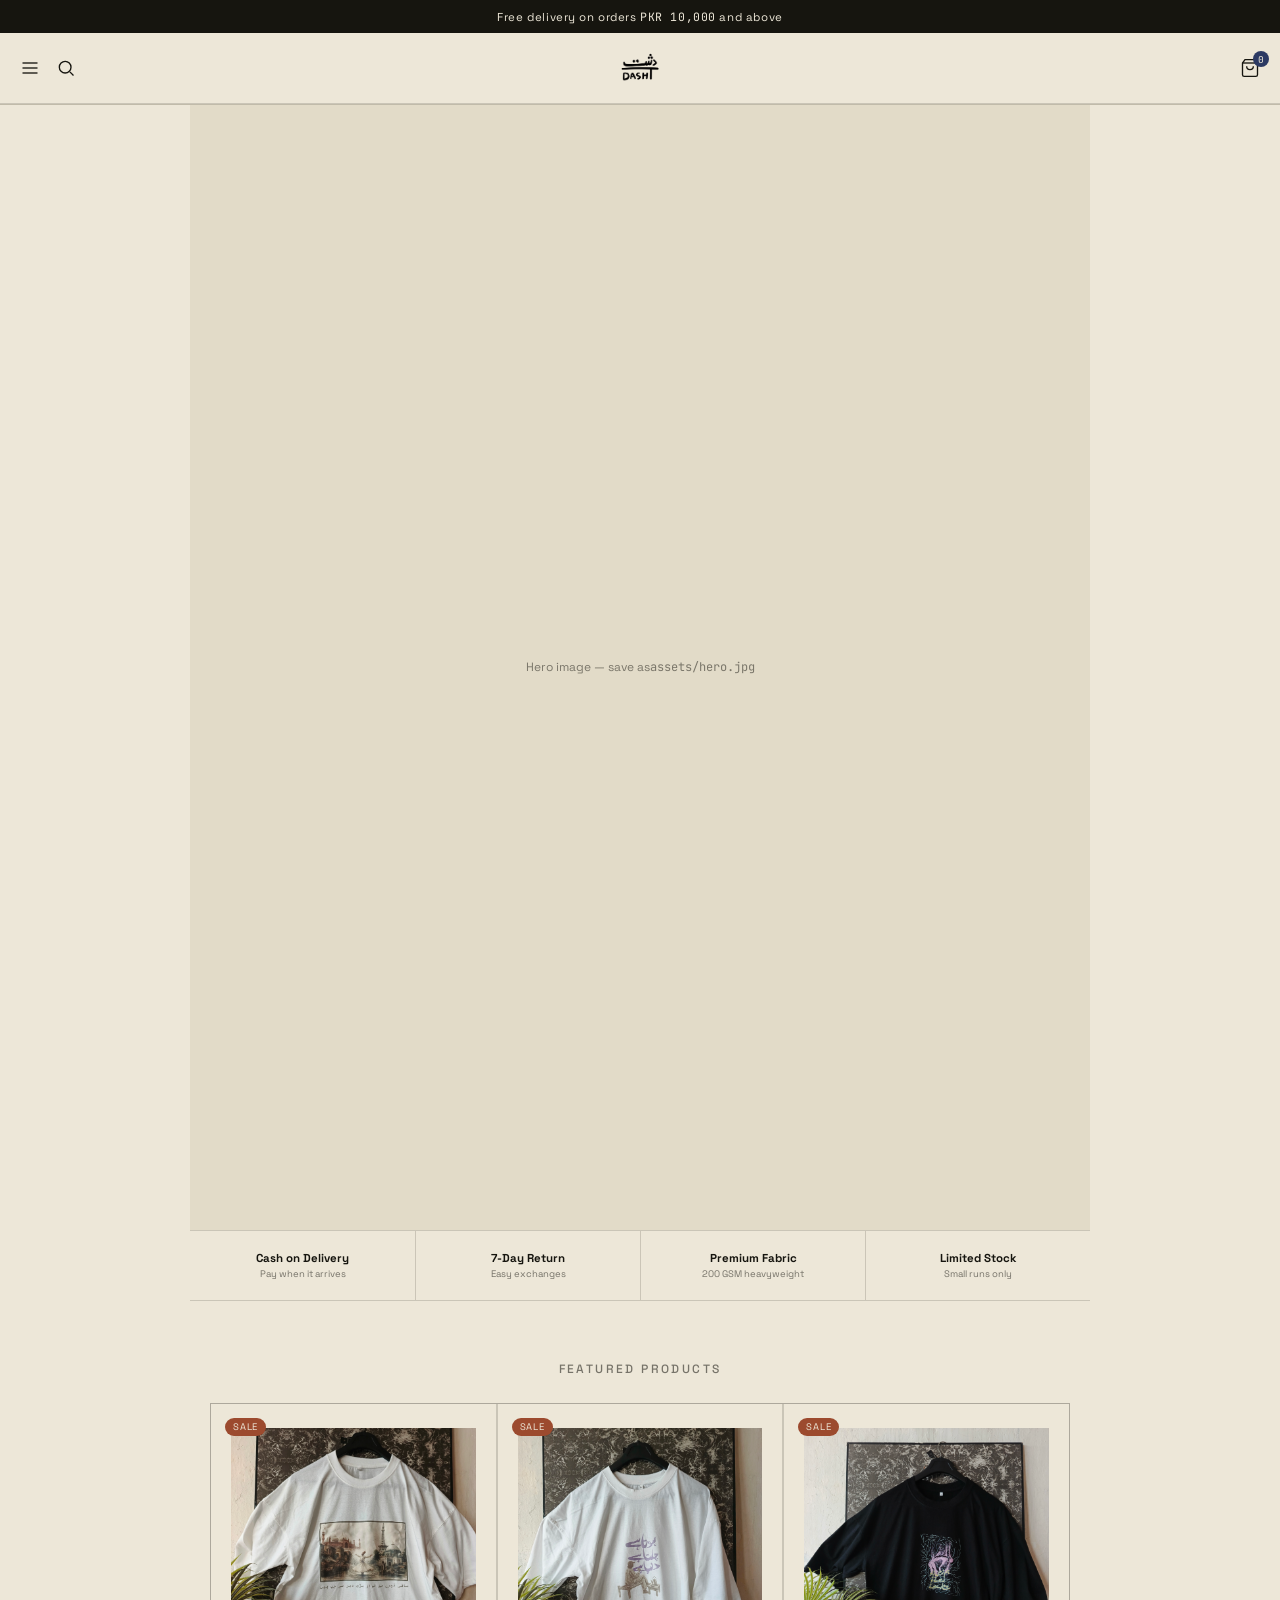
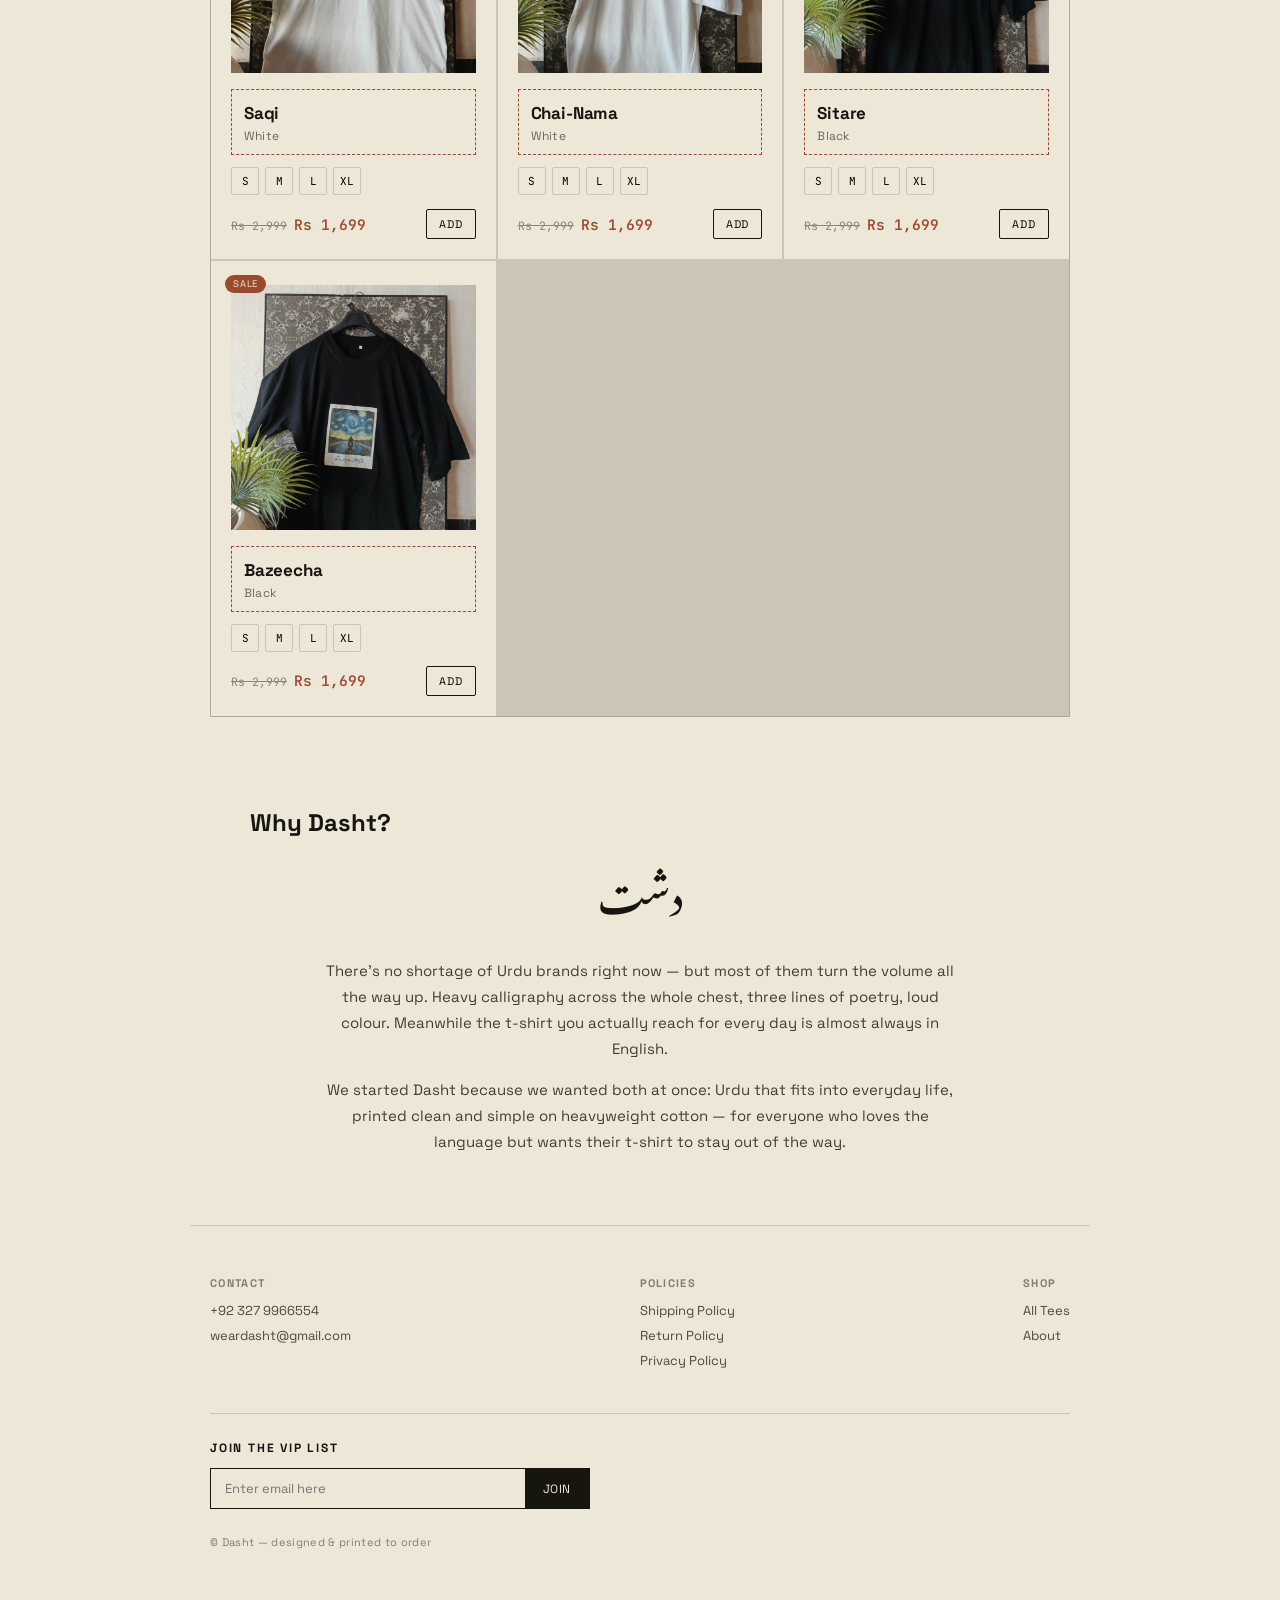
==== commit c4aca2cd: "Add files via upload" ====
--- a/index.html
+++ b/index.html
@@ -55,8 +55,8 @@
 <section class="hero">
   <div class="hero-slider" id="heroSlider">
     <div class="hero-slide active" data-slide="0">
-      <img src="assets/hero.png" alt="Dasht" onerror="this.style.display='none'; this.nextElementSibling.style.display='flex';">
-      <div class="placeholder-text" style="display:none;">Hero image — save as <span class="mono">assets/hero.png</span></div>
+      <img src="assets/hero.jpg" alt="Dasht" onerror="this.style.display='none'; this.nextElementSibling.style.display='flex';">
+      <div class="placeholder-text" style="display:none;">Hero image — save as <span class="mono">assets/hero.jpg</span></div>
     </div>
   </div>
 </section>
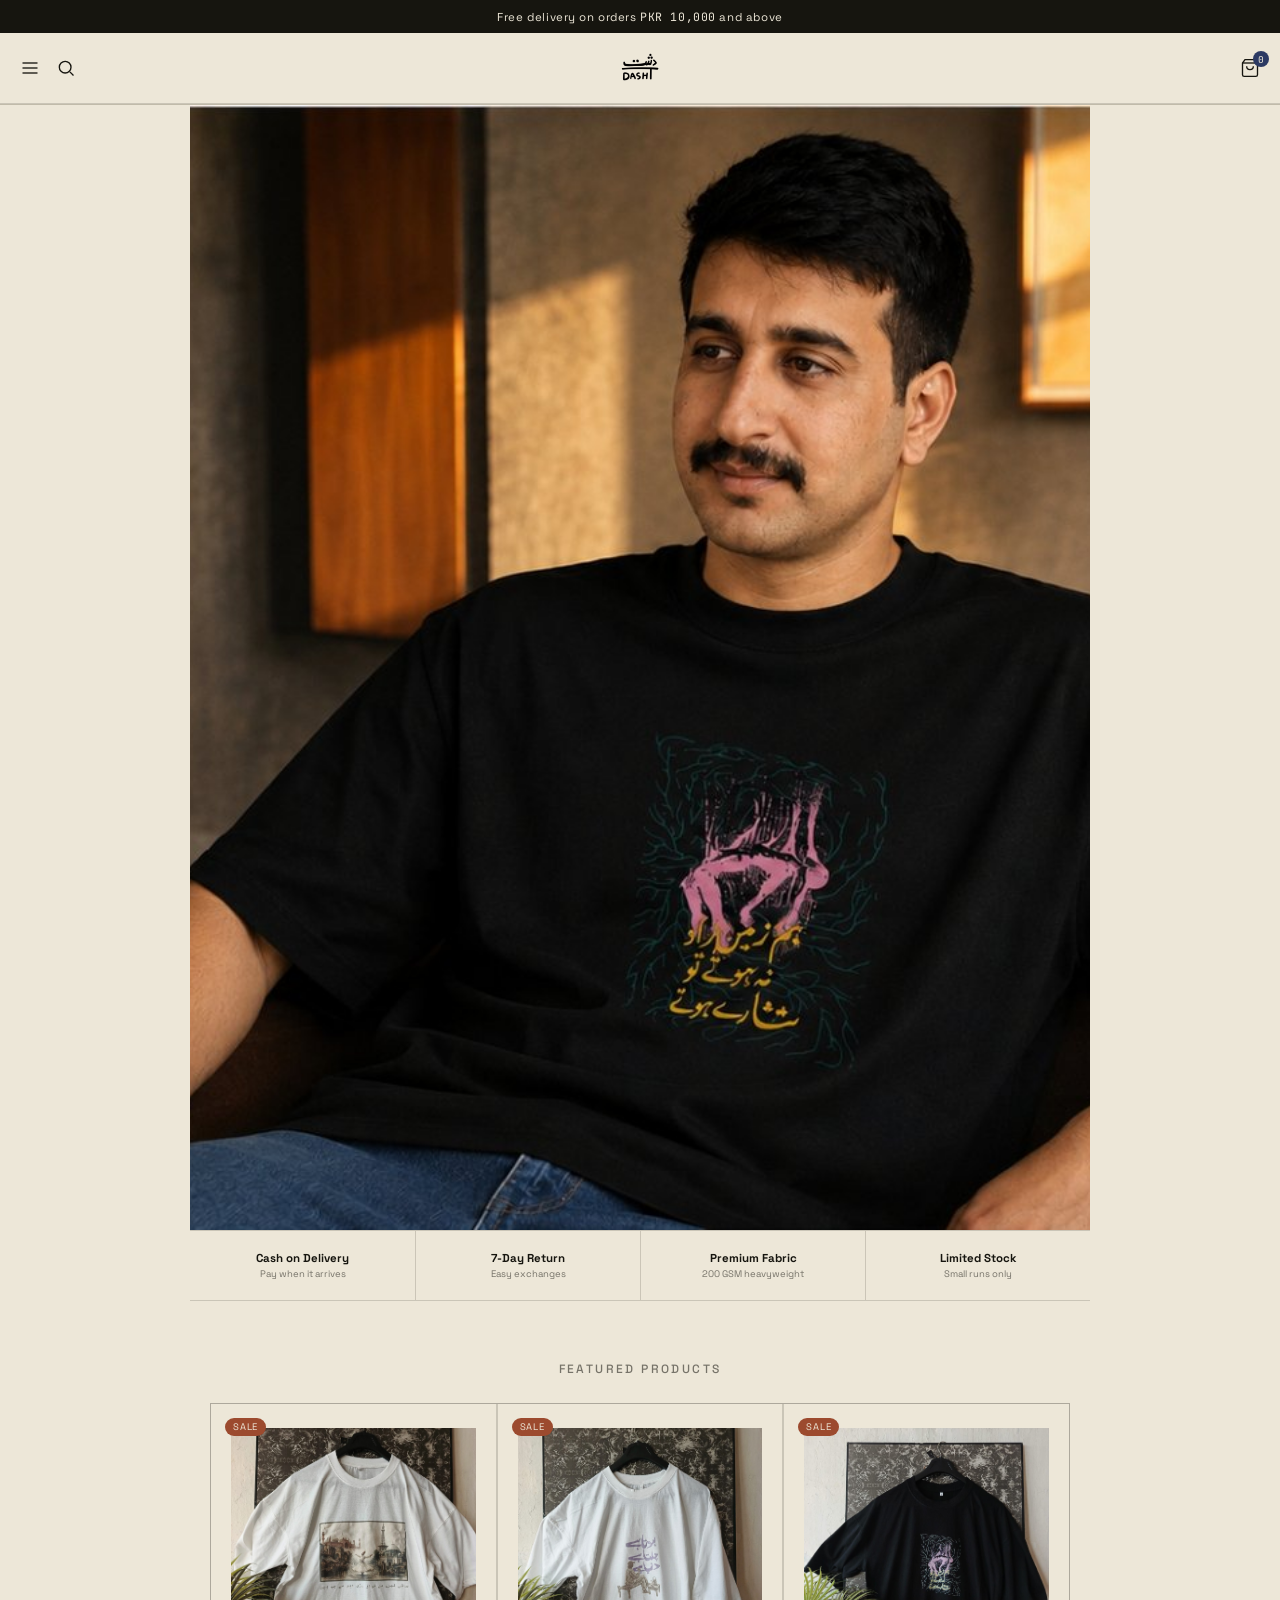
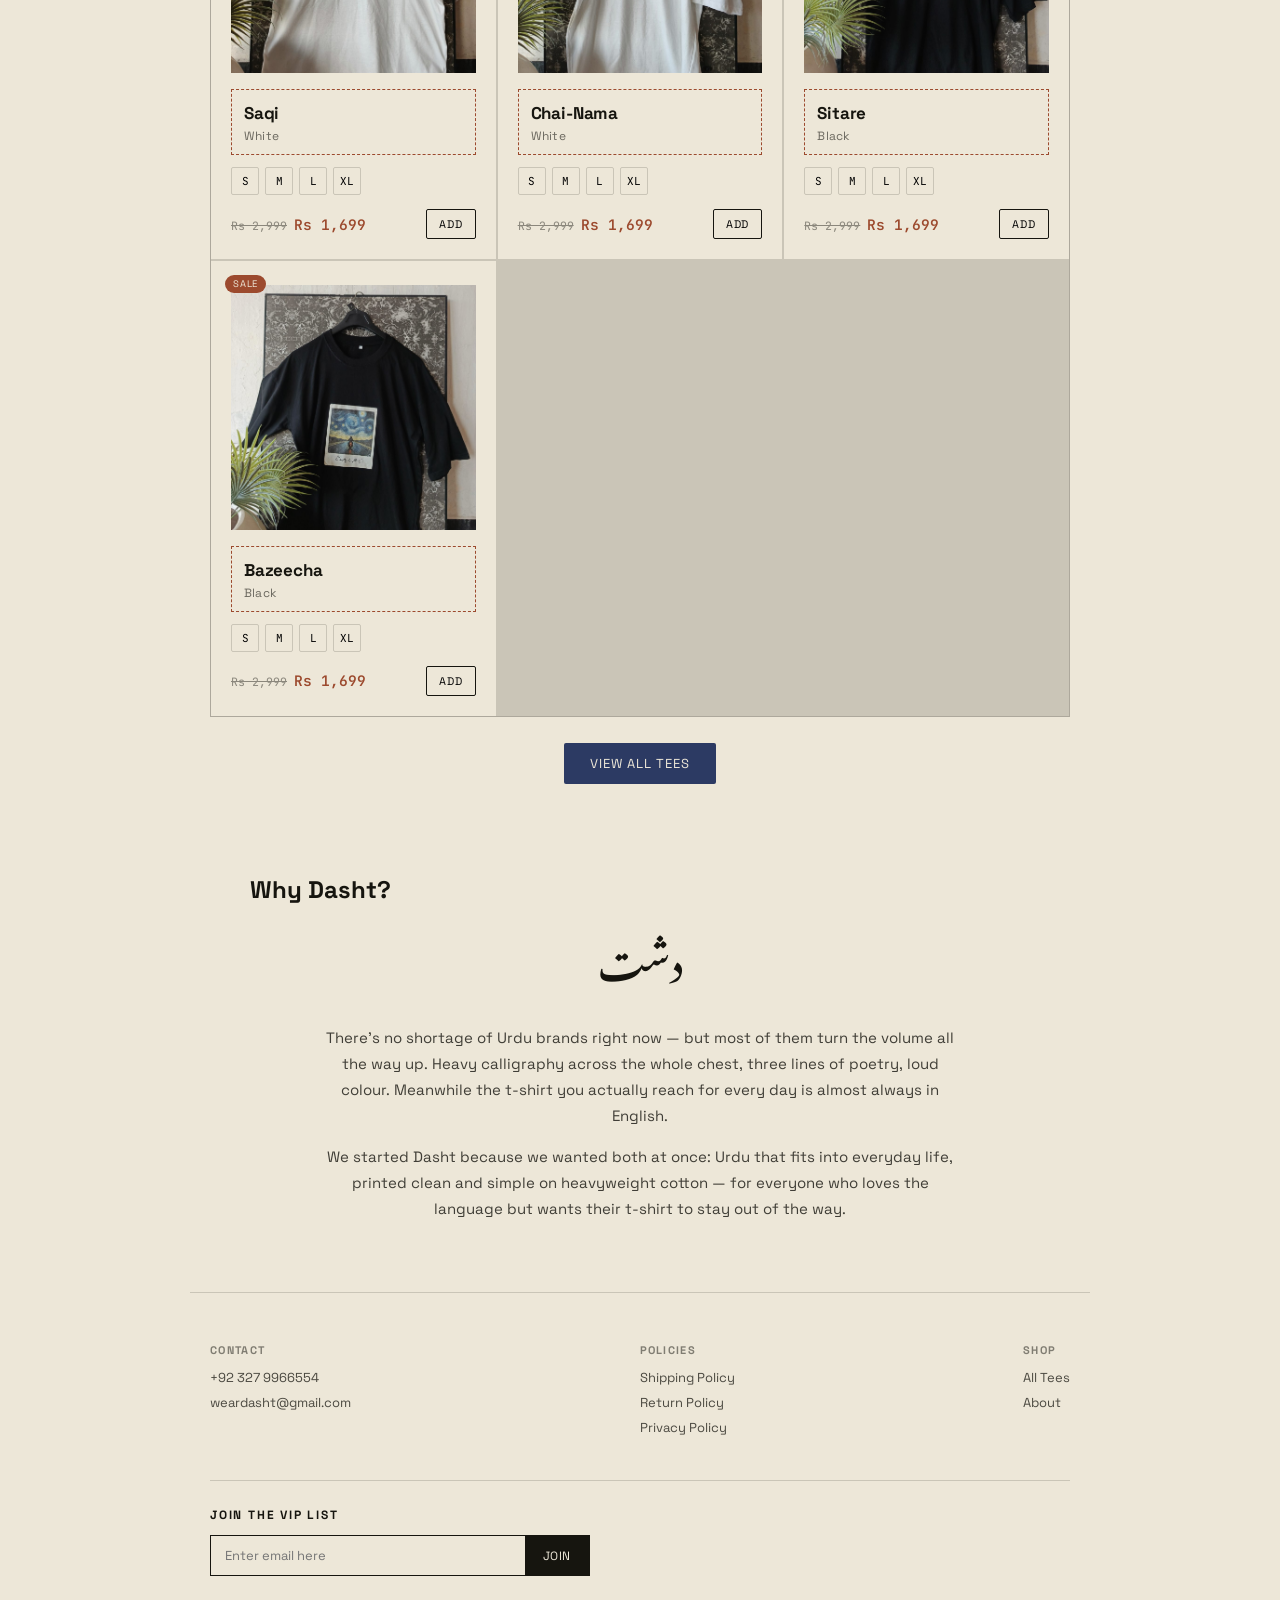
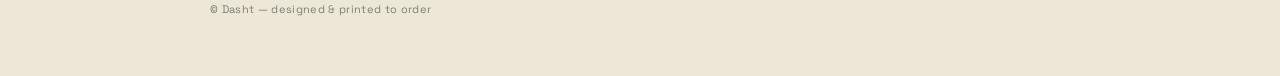
==== commit c768e458: "Add files via upload" ====
--- a/index.html
+++ b/index.html
@@ -46,7 +46,7 @@
     <button class="close-btn" onclick="toggleNav(false)">&times;</button>
   </div>
   <a href="#top" onclick="toggleNav(false)">Home</a>
-  <a href="#shop" onclick="toggleNav(false)">Tees</a>
+  <a href="tees.html" onclick="toggleNav(false)">Tees</a>
   <a href="#why" onclick="toggleNav(false)">About</a>
   <a href="#footer-contact" onclick="toggleNav(false)">Contact</a>
   <a href="#footer-policies" onclick="toggleNav(false)">Policies</a>
@@ -61,26 +61,29 @@
   </div>
 </section>
 
-<div class="trust-strip">
+<div class="trust-strip reveal">
   <div class="trust-item"><div class="t-title">Cash on Delivery</div><div class="t-sub">Pay when it arrives</div></div>
   <div class="trust-item"><div class="t-title">7-Day Return</div><div class="t-sub">Easy exchanges</div></div>
   <div class="trust-item"><div class="t-title">Premium Fabric</div><div class="t-sub">200 GSM heavyweight</div></div>
   <div class="trust-item"><div class="t-title">Limited Stock</div><div class="t-sub">Small runs only</div></div>
 </div>
 
-<section class="shop" id="shop">
+<section class="shop reveal" id="shop">
   <h2>Featured Products</h2>
   <div class="grid" id="grid"></div>
+  <div style="text-align:center; margin-top:26px;">
+    <a href="tees.html" class="hero-cta" style="display:inline-block;">View All Tees</a>
+  </div>
 </section>
 
-<section class="why" id="why">
+<section class="why reveal" id="why">
   <h2>Why Dasht?</h2>
   <div class="urdu" style="text-align:center; font-size:40px; margin-bottom:20px;">دشت</div>
   <p style="font-size:15px; line-height:1.75; opacity:.8; text-align:center; max-width:640px; margin:0 auto;">There's no shortage of Urdu brands right now — but most of them turn the volume all the way up. Heavy calligraphy across the whole chest, three lines of poetry, loud colour. Meanwhile the t-shirt you actually reach for every day is almost always in English.</p>
   <p style="font-size:15px; line-height:1.75; opacity:.8; text-align:center; max-width:640px; margin:14px auto 0;">We started Dasht because we wanted both at once: Urdu that fits into everyday life, printed clean and simple on heavyweight cotton — for everyone who loves the language but wants their t-shirt to stay out of the way.</p>
 </section>
 
-<footer>
+<footer class="reveal">
   <div class="footer-top">
     <div class="footer-col" id="footer-contact">
       <h4>Contact</h4>
@@ -95,7 +98,7 @@
     </div>
     <div class="footer-col">
       <h4>Shop</h4>
-      <a href="#shop">All Tees</a>
+      <a href="tees.html">All Tees</a>
       <a href="#why">About</a>
     </div>
   </div>
